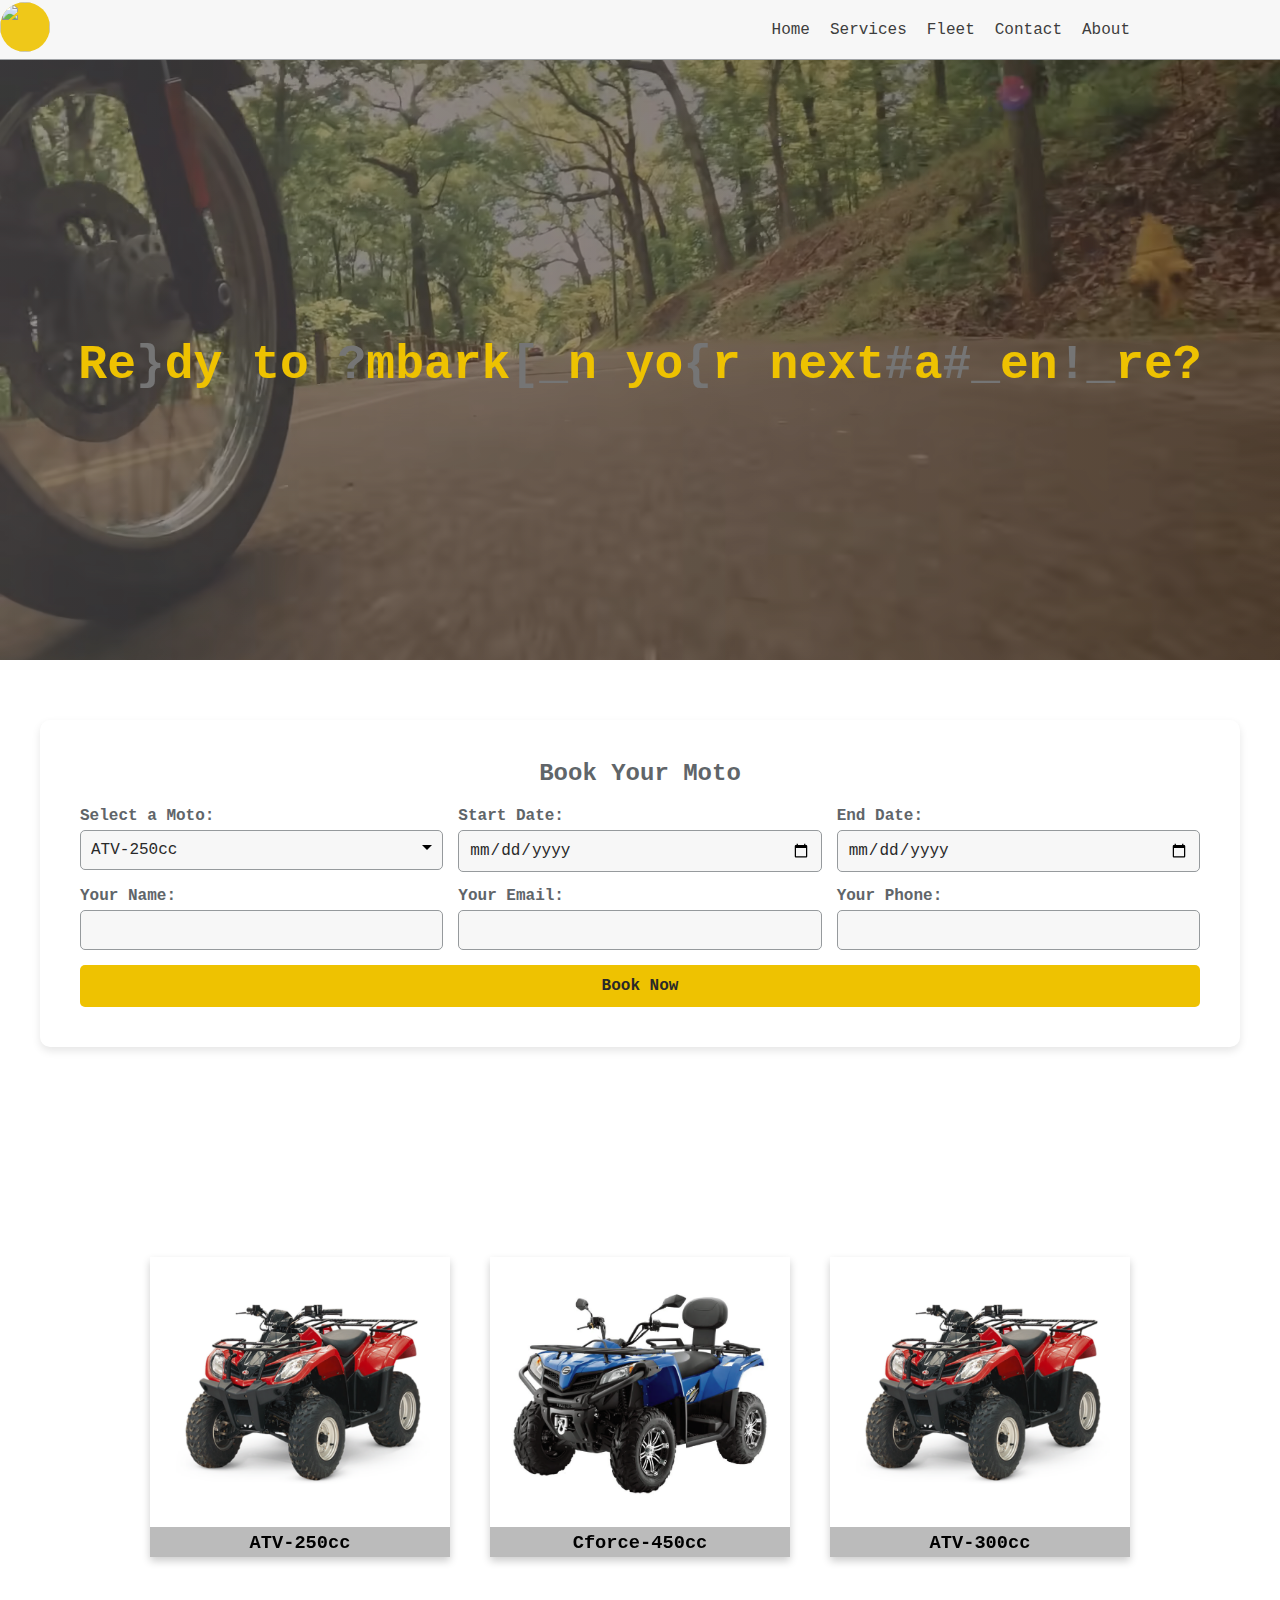
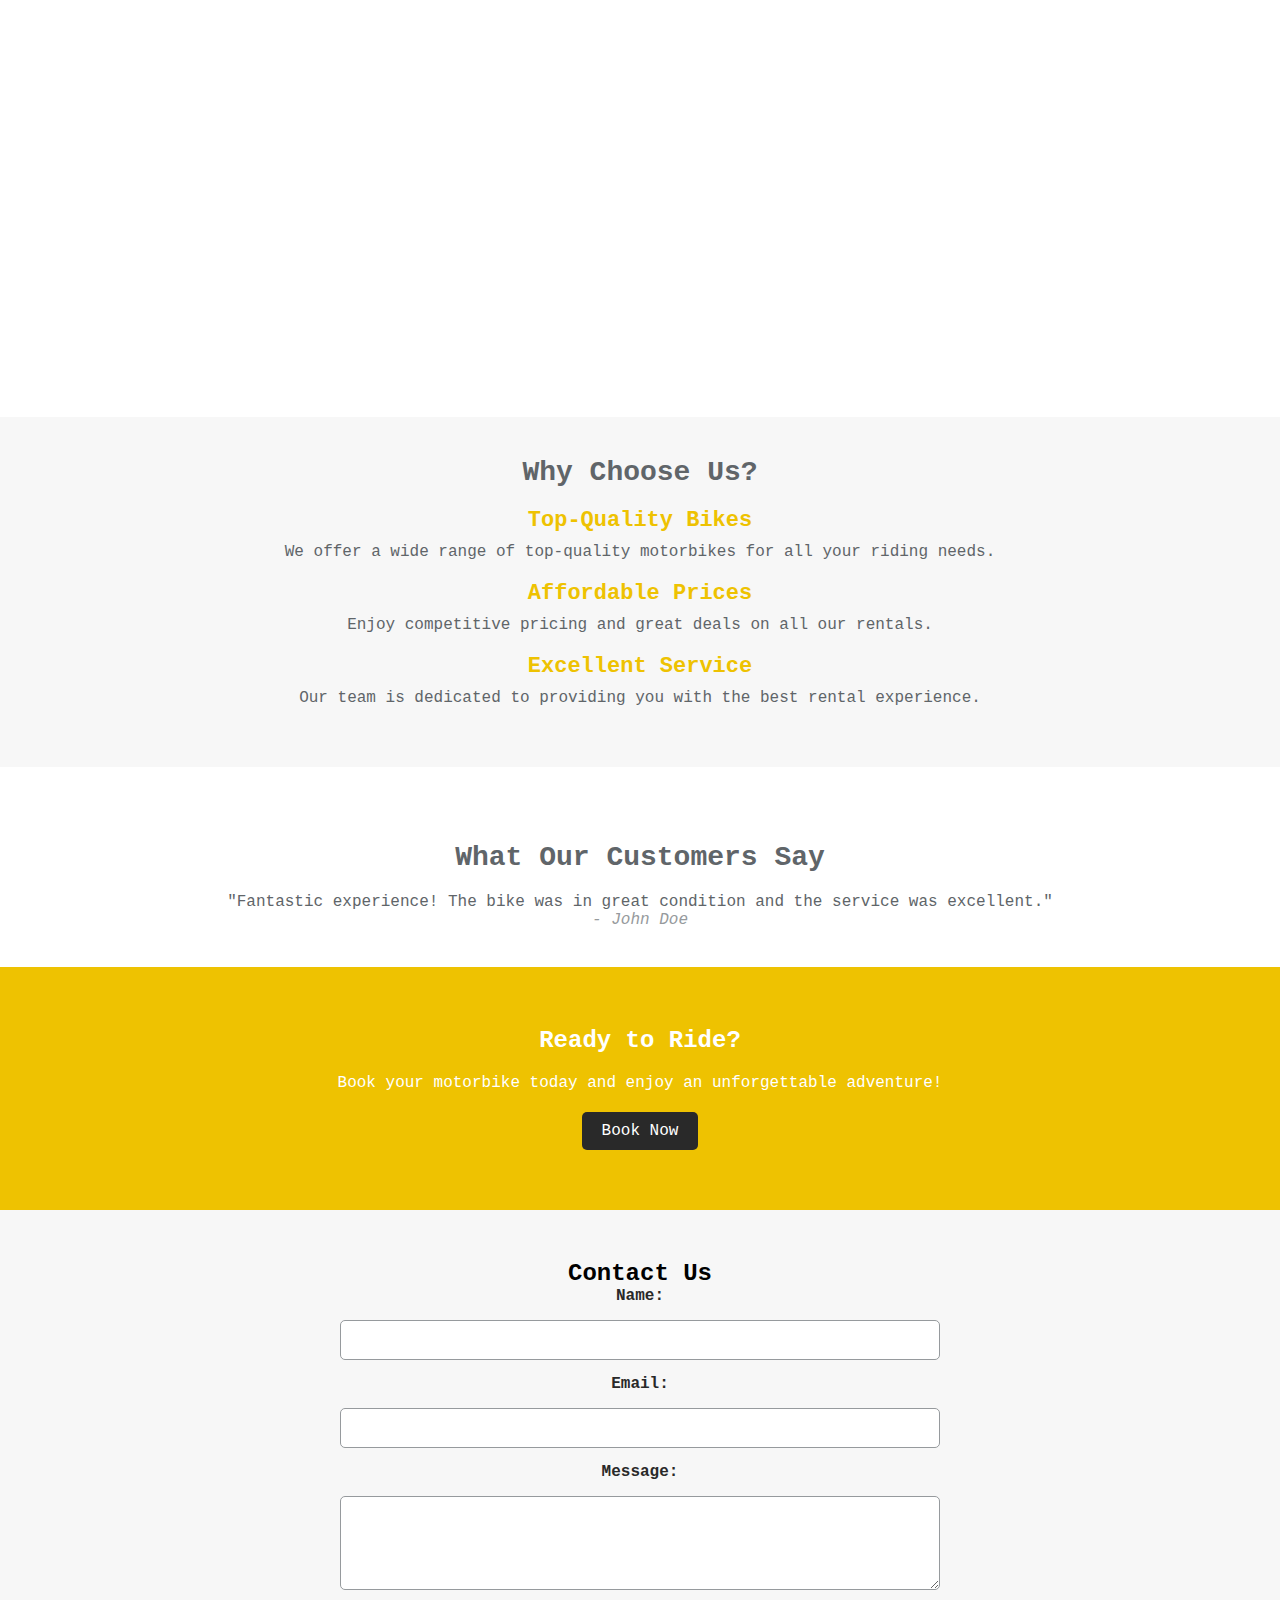
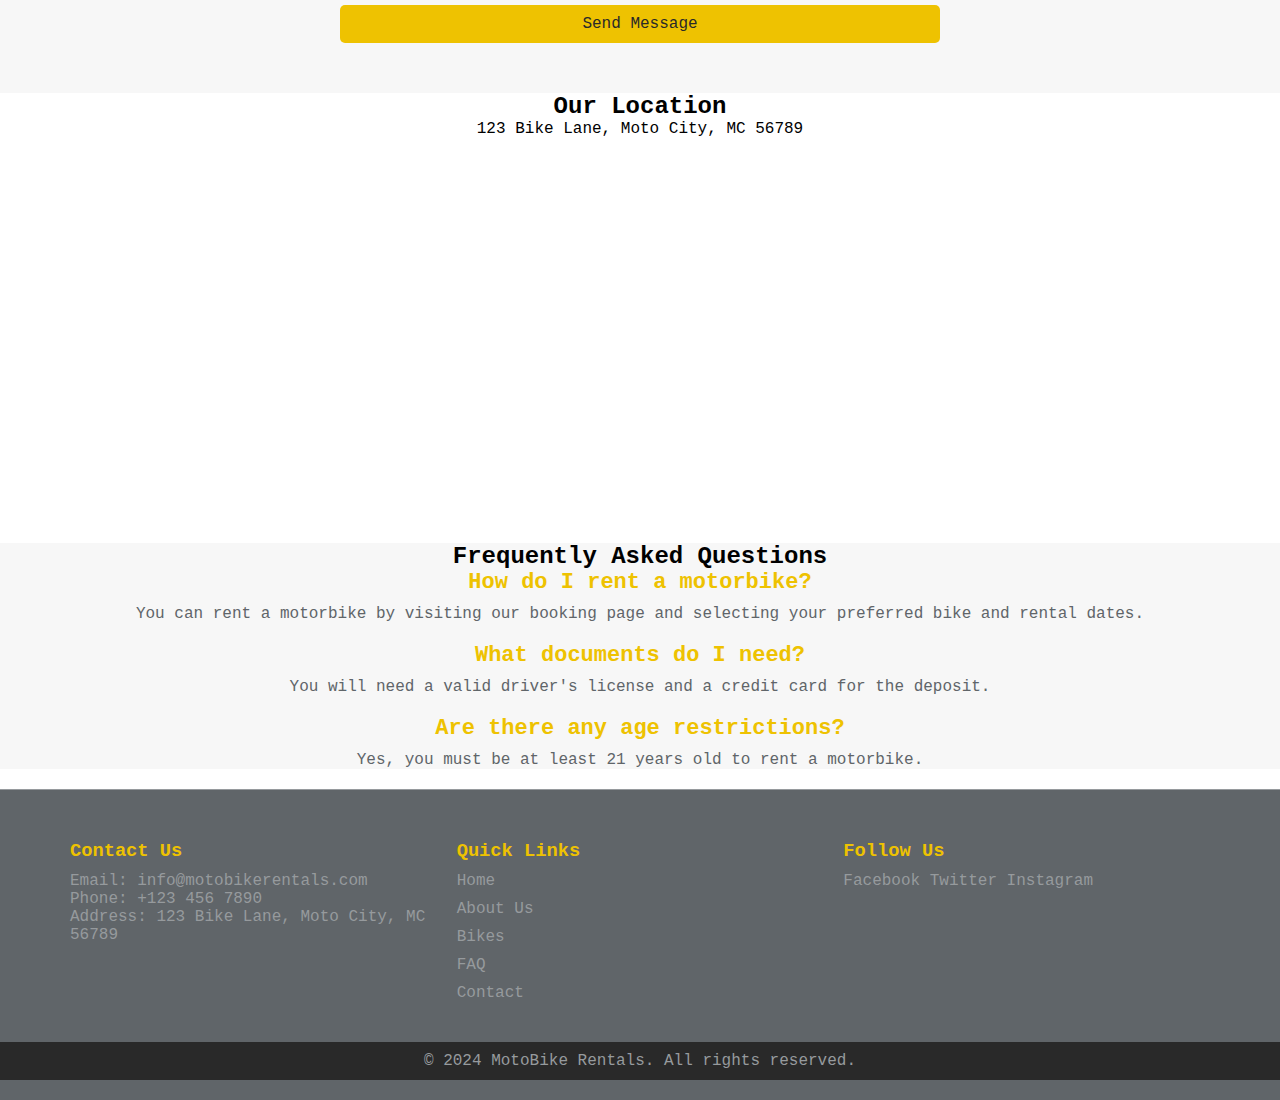
==== index.html @ 8b826ddf "working on sercices page" ====
<!DOCTYPE html>
<html lang="en">
<head>
    <meta charset="UTF-8">
    <meta http-equiv="X-UA-Compatible" content="IE=edge">
    <meta name="viewport" content="width=device-width, initial-scale=1.0">
    <title>Document</title>
    <link rel="stylesheet" href="styles.css">
    <link rel="stylesheet" href="video.css">
    <link rel="stylesheet" href="nav.css">
    <link rel="stylesheet" href="cards.css">
    <link rel="stylesheet" href="footer.css">
    <link rel="stylesheet" href="booking.css">
    <link rel="stylesheet" href="testimonials.css">
    <link rel="stylesheet" href="contact.css">
</head>
<body>
    <custom-header></custom-header>
    
    
    <section class="hero-section">
        <div class="first-section-text">
            <!-- <iframe width="560" height="315" src="https://www.youtube.com/embed/6v4jN3V2j5M?si=XZbJsOadvoJ8a2q8" title="YouTube video player" autoplay="true" frameborder="0" allow="accelerometer; autoplay; clipboard-write; encrypted-media; gyroscope; picture-in-picture; web-share" referrerpolicy="strict-origin-when-cross-origin" allowfullscreen></iframe> -->
            <div class="video-cnt">
                <video src="yamaha.webm" type="video/webm" autoplay muted loop></video>
            </div>
            <h2 id="hook"></h2>
        </div>



        <div class="booking-form-container">
          <h2>Book Your Moto</h2>
          <form class="booking-form">
              <div class="form-group">
                  <label for="moto-select">Select a Moto:</label>
                  <select id="moto-select" name="moto">
                      <option value="ATV-250cc">ATV-250cc</option>
                      <option value="Cforce-450cc">Cforce-450cc</option>
                      <option value="ATV-300cc">ATV-300cc</option>
                      
                  </select>
              </div>
  
              <div class="form-group">
                  <label for="start-date">Start Date:</label>
                  <input type="date" id="start-date" name="start-date" required>
              </div>
  
              <div class="form-group">
                  <label for="end-date">End Date:</label>
                  <input type="date" id="end-date" name="end-date" required>
              </div>
  
              <div class="form-group">
                  <label for="name">Your Name:</label>
                  <input type="text" id="name" name="name" required>
              </div>
  
              <div class="form-group">
                  <label for="email">Your Email:</label>
                  <input type="email" id="email" name="email" required>
              </div>
  
              <div class="form-group">
                  <label for="phone">Your Phone:</label>
                  <input type="tel" id="phone" name="phone" required>
              </div>
  
              <div class="form-group full-width">
                  <button type="submit" class="book-now">Book Now</button>
              </div>
          </form>
      </div>



        <div id="cards-wrapper">
            
          <div class="flip-card">
            <div class="flip-card-inner">
                <div class="flip-card-front">
                    <img src="assets/ATV-250cc.avif" alt="ATV-250cc" style="width:100%;height:90%; object-fit: cover;">
                    <h3>ATV-250cc</h3>
                </div>
                <div class="flip-card-back">
                    <h3>ATV-250cc</h3>
                    <p>The ATV-250cc is perfect for off-road adventures, offering great power and handling.</p>
                    <ul>
                        <li>Engine: 250cc</li>
                        <li>Transmission: Automatic</li>
                        <li>Fuel: Gasoline</li>
                        <li>Top Speed: 70 mph</li>
                    </ul>
                    <p>Price: $50/day</p>
                    <button class="moto-info">See Details</button>
                </div>
            </div>
        </div>
        


        <div class="flip-card">
          <div class="flip-card-inner">
              <div class="flip-card-front">
                  <img src="assets/Cforce-450cc.avif" alt="Cforce-450cc" style="width:100%;height:90%; object-fit: cover;">
                  <h3>Cforce-450cc</h3>
              </div>
              <div class="flip-card-back">
                  <h3>Cforce-450cc</h3>
                  <p>The Cforce-450cc is a versatile ATV, perfect for both recreational and utility purposes.</p>
                  <ul>
                      <li>Engine: 450cc</li>
                      <li>Transmission: Automatic</li>
                      <li>Fuel: Gasoline</li>
                      <li>Top Speed: 60 mph</li>
                  </ul>
                  <p>Price: $60/day</p>
                  <button class="moto-info">See Details</button>
              </div>
          </div>
      </div>
      
      <div class="flip-card">
          <div class="flip-card-inner">
              <div class="flip-card-front">
                  <img src="assets/ATV-300cc.avif" alt="ATV-300cc" style="width:100%;height:90%; object-fit: cover;">
                  <h3>ATV-300cc</h3>
                </div>
              <div class="flip-card-back">
                  <h3>ATV-300cc</h3>
                  <p>The ATV-300cc offers a great balance of power and agility, ideal for off-road fun.</p>
                  <ul>
                      <li>Engine: 300cc</li>
                      <li>Transmission: Manual</li>
                      <li>Fuel: Gasoline</li>
                      <li>Top Speed: 55 mph</li>
                  </ul>
                  <p>Price: $45/day</p>
                  <button class="moto-info">See Details</button>
              </div>
          </div>
      </div>
      
        </div>


        <div id="discover">
            <p id="discoverParagraph" >Discover our diverse selection of top-quality bikes and cars, meticulously maintained to ensure a smooth and enjoyable ride every time. From sporty bikes to luxurious cars, we have something for everyone.</p>
        </div>
    </section>

    <section class="features">
      <h2>Why Choose Us?</h2>
      <div class="feature-item">
          <h3>Top-Quality Bikes</h3>
          <p>We offer a wide range of top-quality motorbikes for all your riding needs.</p>
      </div>
      <div class="feature-item">
          <h3>Affordable Prices</h3>
          <p>Enjoy competitive pricing and great deals on all our rentals.</p>
      </div>
      <div class="feature-item">
          <h3>Excellent Service</h3>
          <p>Our team is dedicated to providing you with the best rental experience.</p>
      </div>
  </section>

  <!-- Customer Testimonials -->
  <section class="testimonials">
    <h2>What Our Customers Say</h2>
    <div class="testimonial-carousel">
        <div class="testimonial-item activate">
            <p>"Fantastic experience! The bike was in great condition and the service was excellent."</p>
            <p>- John Doe</p>
        </div>
        <div class="testimonial-item">
            <p>"Highly recommend! Affordable prices and friendly staff."</p>
            <p>- Jane Smith</p>
        </div>
        <div class="testimonial-item">
            <p>"The best rental experience I've ever had. Will definitely come back!"</p>
            <p>- Alice Johnson</p>
        </div>
        <div class="testimonial-item">
            <p>"Great selection of bikes and excellent customer service."</p>
            <p>- Bob Brown</p>
        </div>
        <div class="testimonial-item">
            <p>"Super easy process and the bike was fantastic!"</p>
            <p>- Carol White</p>
        </div>
    </div>
</section>
<section class="cta">
  <h2>Ready to Ride?</h2>
  <p>Book your motorbike today and enjoy an unforgettable adventure!</p>
  <button onclick="window.location.href='booking.html'">Book Now</button>
</section>

<!-- Contact Form -->
<section class="contact" id="contact">
  <h2>Contact Us</h2>
  <form id="contact-form">
      <label for="name">Name:</label>
      <input type="text" id="name" name="name" required>
      
      <label for="email">Email:</label>
      <input type="email" id="email" name="email" required>
      
      <label for="message">Message:</label>
      <textarea id="message" name="message" rows="4" required></textarea>
      
      <button type="submit">Send Message</button>
  </form>
</section>
<div id="modal" class="modal">
  <div class="modal-content">
      <span class="close-button">&times;</span>
      <h2>Submission Complete</h2>
      <p>✔ Your message has been sent successfully!</p>
  </div>
</div>

<!-- Map and Location -->
<section class="location">
  <h2>Our Location</h2>
  <p>123 Bike Lane, Moto City, MC 56789</p>
  <iframe src="https://www.google.com/maps/embed?pb=!1m18!1m12!1m3!1d3153.019812536711!2d-122.42067978468104!3d37.77492957975921!2m3!1f0!2f0!3f0!3m2!1i1024!2i768!4f13.1!3m3!1m2!1s0x8085808c2b85b91d%3A0x8f2e6fdbd64b9e17!2sMotoBike%20Rentals!5e0!3m2!1sen!2sus!4v1618843207311!5m2!1sen!2sus" width="600" height="450" style="border:0;" allowfullscreen="" loading="lazy"></iframe>
</section>

<!-- FAQ --> 
<section class="faq">
  <h2>Frequently Asked Questions</h2>
  <div class="faq-item">
      <h3>How do I rent a motorbike?</h3>
      <p>You can rent a motorbike by visiting our booking page and selecting your preferred bike and rental dates.</p>
  </div>
  <div class="faq-item">
      <h3>What documents do I need?</h3>
      <p>You will need a valid driver's license and a credit card for the deposit.</p>
  </div>
  <div class="faq-item">
      <h3>Are there any age restrictions?</h3>
      <p>Yes, you must be at least 21 years old to rent a motorbike.</p>
  </div>
</section>




    <custom-footer>
      
    </custom-footer>

    <script src="script.js"></script>
    <script src="scramble.js"></script>
   
</body>
   </html>
---- styles.css ----
:root{
    --black: #292929;
    --dark-gray: #606569;
    --warm-yellow: #eec201;
    --lemon-yellow: #fae12c;
    --light-gray:#969a9d;
}
*{
    margin: 0;
    box-sizing: border-box;
    font-family: 'Courier New', Courier, monospace;
}

body{
    overflow-x: hidden;
}


/*section*/

.hero-section{
    width: 100%;
    margin-top: 60px;
}


  #discover{
    padding: 100px 20px;
    max-width: 600px;
    margin: auto;
    position: relative;
    height: max-content;
  }

  
  #discover p{
    display: inline-flex;
    justify-content: center;
    align-items: center;
    flex-wrap: wrap;
    font-size: 18px;
    opacity: 0;
    transform: translateY(100px);
    transition: opacity 1s ease, transform 1s ease;
  }

  .visible{
    opacity: 1 !important;
    transform: translateY(0) !important;
}
---- video.css ----
:root{
    --black: #292929;
    --dark-gray: #606569;
    --warm-yellow: #eec201;
    --lemon-yellow: #fae12c;
    --light-gray:#969a9d;
}

.hero-section .first-section-text{
  text-align: center;
  font-size: 2rem;
  color: var(--warm-yellow);
  width: 100%;
  position: relative;
}

#hook{
  position: absolute;
  top: 50%;
  width: 100%;
  z-index: 1;
  transform: translateY(-50%);
}


  .dud {
    color: #757575;
    display: inline-block;
  width: 1ch;
  }

  .video-cnt{
    width: 100%;
    position: relative;
  }


  video{
    height: 600px;
    width: 100%;
    object-fit: cover;
    object-position: center;
  }


  .video-cnt::after{
    content: '';
    background:linear-gradient(to right, var(--dark-gray), var(--black)) ;
    opacity: .5;
    z-index: 1;
    position: absolute;
    width: 100%;
    height: 600px;
    left: 0;
  }
---- nav.css ----
:root{
    --black: #292929;
    --dark-gray: #606569;
    --warm-yellow: #eec201;
    --lemon-yellow: #fae12c;
    --light-gray:#969a9d;
    --light-bg: #f7f7f7;
}

#header {
    display: flex;
    justify-content: space-between;
    align-items: center;
    height: 60px;
    position: fixed;
    width: 100%;
    top: 0;
    z-index: 10;
    background: var(--light-bg);
    border-bottom: 1px solid var(--light-gray);
    opacity: .9;
}

#mobile {
    display: none;
}

#header div img {
    background-color: var(--warm-yellow);
    border-radius: 50%;
    width: 50px;
    height: 50px;
}

#nav {
    height: 100%;
    display: flex;
    align-items: center;
    transition: all 0.3s;
}

#nav ul {
    padding-right: 150px;
    list-style: none;
    display: flex;
    transition: all 0.3s;
    gap: 20px;
}

#nav ul li a {
    color: var(--black);
    text-decoration: none;
    transition: all 0.2s;
}

#nav ul li a:hover {
    color: var(--warm-yellow);
}

#mobile,
#mobileInner {
    display: none;
}

#mobileInner,
#mobile {
    border: none;
    padding: 6px 8px;
    color: var(--warm-yellow);
    border-radius: 3px;
    cursor: pointer;
    background: none;
    border: 1px solid var(--warm-yellow);
}

@media (max-width: 765px) {
    #mobile {
        display: inline;
        margin-right: 50px;
    }

    #mobileInner {
        display: inline;
        position: absolute;
        top: 20px;
        right: 50px;
    }

    #nav {
        position: absolute;
        width: 100%;
        left: -100%;
    }

    #nav ul {
        display: flex;
        flex-direction: column;
        align-items: center;
        position: absolute;
        background-color: var(--light-gray);
        width: 100%;
        height: 100vh;
        top: 0;
    }

    #nav ul li {
        display: block;
        transform: translateX(50%);
        padding-top: 20px;
    }

    #nav ul li a {
        color: var(--warm-yellow);
        text-decoration: none;
    }

    #nav ul li a:hover {
        color: var(--black);
    }
}
---- cards.css ----
:root{
    --black: #292929;
    --dark-gray: #606569;
    --warm-yellow: #eec201;
    --lemon-yellow: #fae12c;
    --light-gray:#969a9d;
}

.hero-section  #cards-wrapper{
    width: 100%;
    min-height: 400px;
    padding: 150px 0;
    position: relative;
    display: flex;
    flex-wrap: wrap;
    align-items: center;
    justify-content: center;
    column-gap: 0px;
    opacity: 1;
    transition: all .5s;
}

#cards-wrapper .card{
    width: 250px;
    height: 280px;
    border-radius: 10px;
    position: relative;
    transition: all .3s ;
    --borderWidth:2px;
    background: transparent;
    perspective: 1000px;
    
}
.flip-card {
    background-color: transparent;
    width: 300px;
    height: 300px;
    perspective: 1000px;
    margin: 10px 20px;
  }
  
  .flip-card-inner {
    position: relative;
    width: 100%;
    height: 100%;
    text-align: center;
    transition: transform 0.6s;
    transform-style: preserve-3d;
    box-shadow: 0 4px 8px 0 rgba(0,0,0,0.2);
  }
  
  .flip-card:hover .flip-card-inner {
    transform: rotateY(180deg);
  }
  
  .flip-card-front, .flip-card-back {
    position: absolute;
    width: 100%;
    height: 100%;
    -webkit-backface-visibility: hidden;
    backface-visibility: hidden;
  }
  
  .flip-card-front {
    background-color: #bbb;
    color: black;
  }
  
  .flip-card-back {
    background-color: var(--dark-gray);
    color: var(--warm-yellow);
    transform: rotateY(180deg);
    text-align: left;
    padding: 5px 15px;
    
  }

  .moto-info {
    background-color: var(--warm-yellow);
    border: none;
    color: var(--black);
    padding: 10px 20px;
    text-align: center;
    text-decoration: none;
    display: inline-block;
    font-size: 16px;
    margin: 10px 0;
    cursor: pointer;
    transition: background-color 0.3s;
}

.moto-info:hover {
  background-color: var(--lemon-yellow);
}


#cards-wrapper .card:nth-child(3){
    transform: rotate(10deg);
    top: 30px;
    position: relative;
    z-index: 1;
}


.card img{
    width: 100%;
    height: 100%;
    border: none;
    object-fit: cover;
}


.card-content{
position: absolute;
  bottom: 0;
  height: 100%;
  background: aliceblue;
  width: 100%;
  display: flex;
  flex-direction: column;
  align-items: center;
  flex: 1;
  visibility: hidden;
  transition: all .3s;
  
}



.card-content-animation{
    animation: fadeIn 2s ease-in forwards;
    
}
@keyframes fadeIn {
    from{opacity: 0;}
    to{opacity: 1;}
}


@keyframes animatedgradient {
    0% {
        background-position: 0% 50%;
    }
    50% {
        background-position: 100% 50%;
    }
    100% {
        background-position: 0% 50%;
    }
}

.card:nth-child(1)::before,
.card:nth-child(2)::before,
.card:nth-child(3)::before {
    content: '';
    position: absolute;
    top: calc(-1 * var(--borderWidth));
    left: calc(-1 * var(--borderWidth));
    height: calc(100% + var(--borderWidth) * 2);
    width: calc(100% + var(--borderWidth) * 2);
    background: linear-gradient(60deg, var(--dark-gray), var(--dark-gray), var(--warm-yellow), var(--light-gray), var(--light-gray));
    border-radius: calc(2 * var(--borderWidth));
    z-index: -1;
    animation: animatedgradient 3s ease alternate infinite;
    background-size: 300% 300%;
  }


  @media  (width <= 765px){

#cards-wrapper .card:nth-child(1),
#cards-wrapper .card:nth-child(2),
#cards-wrapper .card:nth-child(3){
    transform: rotate(0deg);
    top: 0px;
}   

#cards-wrapper .card{
    margin: 20px 0;

}

.flip-card{
  width: 250px;
}

.flip-card-back{
  padding: 10px 20px;
  font-size: 14px;
}

  }
---- footer.css ----
:root {
    --black: #292929;
    --dark-gray: #606569;
    --warm-yellow: #eec201;
    --lemon-yellow: #fae12c;
    --light-gray: #969a9d;
}


/* Footer Styles */
footer {
    background-color: var(--dark-gray);
    padding: 20px 0;
    color: var(--light-gray);
    border-top: 1px solid var(--light-gray);
}

.footer-container {
    display: flex;
    flex-wrap: wrap;
    justify-content: space-around;
    max-width: 1200px;
    margin: 0 auto;
    padding: 20px;
}

.footer-section {
    flex: 1;
    margin: 10px;
    min-width: 200px; /* Ensures each section has a minimum width */
}

.footer-section h3 {
    color: var(--warm-yellow);
    margin-bottom: 10px;
}

.footer-section p,
.footer-section ul,
.footer-section a {
    color: var(--light-gray);
    text-decoration: none;
}

.footer-section ul {
    list-style-type: none;
    padding: 0;
}

.footer-section ul li {
    margin-bottom: 10px;
}

.footer-section a:hover {
    color: var(--lemon-yellow);
}

.footer-bottom {
    text-align: center;
    padding: 10px;
    background-color: var(--black);
    color: var(--light-gray);
}

/* Responsive Styles */
@media (max-width: 768px) {
    .footer-container {
        flex-direction: column;
        align-items: left;
    }

    .footer-section {
        margin: 20px 0;
    }

    .footer-bottom {
        padding: 20px;
    }
}
---- booking.css ----
:root {
    --black: #292929;
    --dark-gray: #606569;
    --warm-yellow: #eec201;
    --lemon-yellow: #fae12c;
    --light-gray: #969a9d;
    --white: #ffffff;
    --light-bg: #f7f7f7;
}




.booking-form-container {
    background-color: var(--white);
    color: var(--black);
    max-width: 1200px;
    margin: 50px auto;
    padding: 40px;
    border-radius: 10px;
    box-shadow: 0 4px 8px 0 rgba(0,0,0,0.1);
    text-align: center;
}

.booking-form-container h2 {
    color: var(--dark-gray);
    margin-bottom: 20px;
    font-size: 24px;
}

.booking-form {
    display: grid;
    grid-template-columns: repeat(3, 1fr);
    gap: 15px;
}

.form-group {
    display: flex;
    flex-direction: column;
    text-align: left;
}

.form-group.full-width {
    grid-column: span 3;
}

.booking-form label {
    margin-bottom: 5px;
    font-weight: bold;
    color: var(--dark-gray);
}

.booking-form input,
.booking-form select {
    padding: 10px;
    border: 1px solid var(--light-gray);
    border-radius: 5px;
    background-color: var(--light-bg);
    color: var(--black);
    font-size: 16px;
    -webkit-appearance: none;
    -moz-appearance: none;
    appearance: none;
    
    background-repeat: no-repeat;
    background-position: right 10px top 50%;
    background-size: 10px;
}

.booking-form select{
    background-image: url('data:image/svg+xml;charset=US-ASCII,<svg xmlns="http://www.w3.org/2000/svg" width="20" height="20" fill="black"><polygon points="0,0 20,0 10,10"/></svg>');
}



.booking-form input[type="date"] {
    color: var(--black);
}

.booking-form button {
    background-color: var(--warm-yellow);
    border: none;
    color: var(--black);
    padding: 12px;
    text-align: center;
    text-decoration: none;
    display: inline-block;
    font-size: 16px;
    cursor: pointer;
    transition: background-color 0.3s, transform 0.3s;
    border-radius: 5px;
    font-weight: bold;
    width: 100%;
}

.booking-form button:hover {
    background-color: var(--lemon-yellow);
    transform: translateY(-2px);
}

.booking-form input:focus,
.booking-form select:focus {
    outline: none;
    border-color: var(--warm-yellow);
}

@media (max-width: 768px) {
    .booking-form {
        grid-template-columns: repeat(2, 1fr);
    }

    .form-group.full-width {
        grid-column: span 2;
    }
}

@media (max-width: 480px) {
    .booking-form {
        grid-template-columns: 1fr;
    }

    .form-group.full-width {
        grid-column: span 1;
    }
}
---- testimonials.css ----
:root {
    --black: #292929;
    --dark-gray: #606569;
    --warm-yellow: #eec201;
    --lemon-yellow: #fae12c;
    --light-gray: #969a9d;
    --white: #ffffff;
    --light-bg: #f7f7f7;
}

.features {
    background-color: var(--light-bg);
    padding: 40px 20px;
    text-align: center;
}

.features h2 {
    font-size: 28px;
    color: var(--dark-gray);
    margin-bottom: 20px;
}

.feature-item {
    margin-bottom: 20px;
}

.feature-item h3 {
    font-size: 22px;
    color: var(--warm-yellow);
    margin-bottom: 10px;
}

.feature-item p {
    font-size: 16px;
    color: var(--dark-gray);
}

/* Customer Testimonials Section */
.testimonials {
    background-color: var(--white);
    padding: 80px 20px;
    text-align: center;
    height: 200px;
    display: flex;
    flex-direction: column;
    justify-content: center;

}

.testimonials h2 {
    font-size: 28px;
    color: var(--dark-gray);
    margin-bottom: 20px;
}

.testimonial-carousel {
    position: relative;
    width: 100%;
}

.testimonial-item {
    display: none;
    opacity: 0;
    transition: all .5s;
    position: absolute;
    width: 100%;
    top: 0;
    left: 0;
}

.testimonial-item.activate {
    display: block !important;
    opacity: 1 !important;
}

.testimonial-item p {
    font-size: 16px;
    color: var(--dark-gray);
}

.testimonial-item p:last-child {
    font-style: italic;
    color: var(--light-gray);
}

/* Responsive Styles */
@media (max-width: 768px) {
    .features, .testimonials {
        padding: 30px 15px;
    }
}

@media (max-width: 480px) {
    .features, .testimonials {
        padding: 20px 10px;
    }
}




/* Call to Action Section */
.cta {
    background-color: var(--warm-yellow);
    text-align: center;
    padding: 60px 20px;
}

.cta h2 {
    color: var(--white);
}

.cta p {
    color: var(--white);
    margin: 20px 0;
}

.cta button {
    background-color: var(--black);
    color: var(--white);
    padding: 10px 20px;
    border: none;
    border-radius: 5px;
    cursor: pointer;
    font-size: 16px;
}

.cta button:hover {
    background-color: var(--dark-gray);
}



/* FAQ Section */
.faq {
    background-color: var(--light-bg);
    text-align: center;
}

.faq-item {
    margin-bottom: 20px;
}

.faq-item h3 {
    font-size: 22px;
    color: var(--warm-yellow);
    margin-bottom: 10px;
}

.faq-item p {
    font-size: 16px;
    color: var(--dark-gray);
}


/* Responsive Styles */
@media (max-width: 768px) {
    .features, .testimonials, .cta, .contact, .location, .faq {
        padding: 30px 15px;
    }
}



.hero {
    background-image: url('assets/hero-bg.jpg');
    background-size: cover;
    background-position: center;
    padding: 100px 20px;
    color: var(--white);
    text-align: center;
}

.hero-content h1 {
    font-size: 36px;
    margin-bottom: 10px;
}

.hero-content p {
    font-size: 18px;
}

/* Services Section */
.services {
    text-align: center;
    padding: 40px 20px;
    background-color: var(--light-bg);
    margin-top: 60px;
}

.services h2 {
    font-size: 28px;
    color: var(--dark-gray);
    margin-bottom: 40px;
}

.services-grid {
    display: grid;
    grid-template-columns: repeat(auto-fit, minmax(250px, 1fr));
    gap: 20px;
}

.service-item {
    background-color: var(--white);
    border-radius: 10px;
    overflow: hidden;
    box-shadow: 0 4px 8px rgba(0, 0, 0, 0.1);
    padding: 20px 0;
    transition: transform 0.3s ease, box-shadow 0.3s ease;
}

.service-item:hover {
    transform: translateY(-10px);
    box-shadow: 0 8px 16px rgba(0, 0, 0, 0.2);
}

.service-item img {

    object-fit: cover;
}

.service-info {
    padding: 20px;
}

.service-info h3 {
    font-size: 20px;
    color: var(--warm-yellow);
    margin-bottom: 10px;
}

.service-info p {
    font-size: 16px;
    color: var(--dark-gray);
}
---- contact.css ----
:root {
    --black: #292929;
    --dark-gray: #606569;
    --warm-yellow: #eec201;
    --lemon-yellow: #fae12c;
    --light-gray: #969a9d;
    --white: #ffffff;
    --light-bg: #f7f7f7;
}



.contact {
    background-color: var(--light-bg);
    text-align: center;
    padding: 50px 0;
}

.contact form {
    max-width: 600px;
    margin: 0 auto;
    display: flex;
    flex-direction: column;
    gap: 15px;
}

.contact label {
    font-weight: bold;
    color: var(--black);
}

.contact input,
.contact textarea {
    padding: 10px;
    border: 1px solid var(--light-gray);
    border-radius: 5px;
    background-color: var(--white);
    color: var(--black);
    font-size: 16px;
}

.contact button {
    background-color: var(--warm-yellow);
    color: var(--black);
    padding: 10px 20px;
    border: none;
    border-radius: 5px;
    cursor: pointer;
    font-size: 16px;
}

.contact button:hover {
    background-color: var(--lemon-yellow);
}

.modal {
    display: none; 
    position: fixed;
    z-index: 1000; 
    left: 0;
    top: 0;
    width: 100%; 
    height: 100%; 
    overflow: auto; 
    background-color: rgb(0,0,0); 
    background-color: rgba(0,0,0,0.4); 
    padding-top: 60px;
}

.modal-content {
    background-color: var(--white);
    margin: 5% auto; 
    padding: 20px;
    border: 1px solid var(--light-gray);
    width: 80%; 
    max-width: 600px;
    text-align: center;
    border-radius: 10px;
}

.close-button {
    color: var(--black);
    float: right;
    font-size: 28px;
    font-weight: bold;
}

.close-button:hover,
.close-button:focus {
    color: var(--dark-gray);
    text-decoration: none;
    cursor: pointer;
}



/* Map and Location Section */
.location {
    background-color: var(--white);
    text-align: center;
}

.location iframe {
    width: 100%;
    max-width: 600px;
    height: 400px;
    border: 0;
}
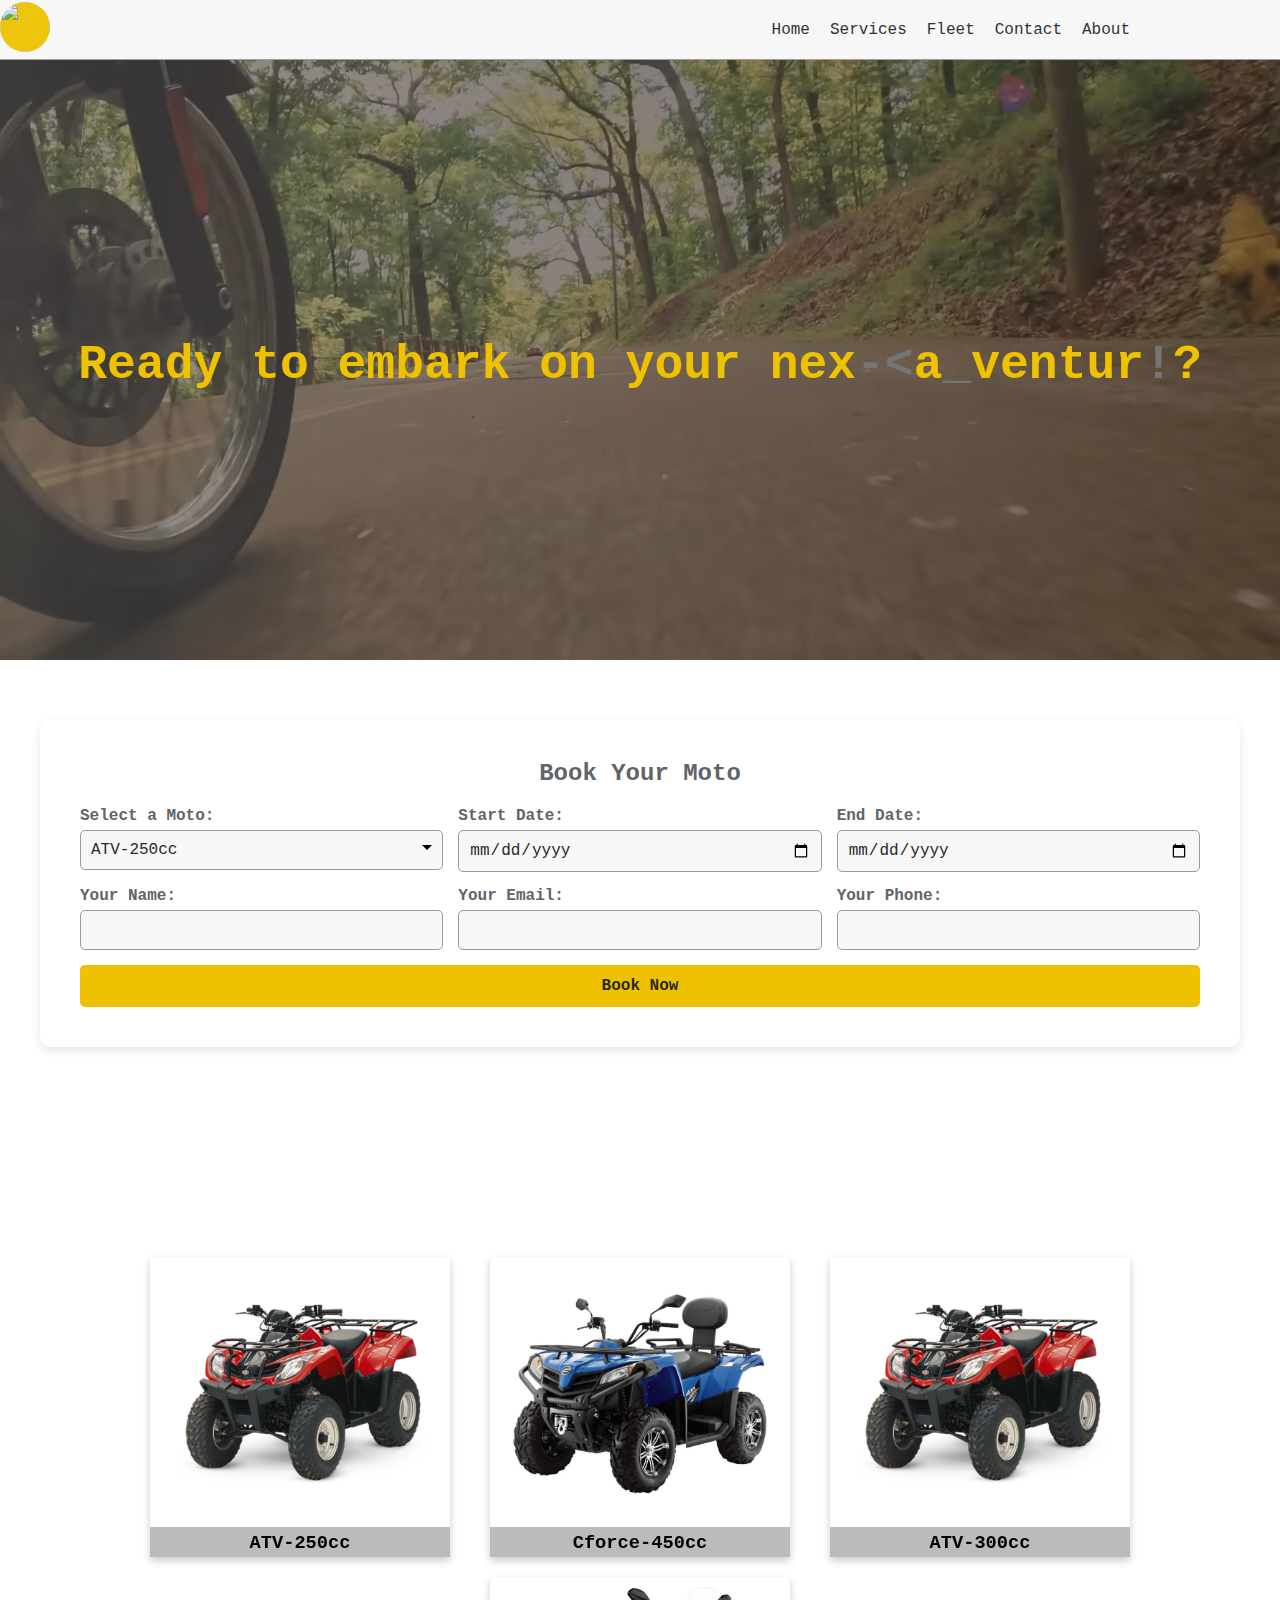
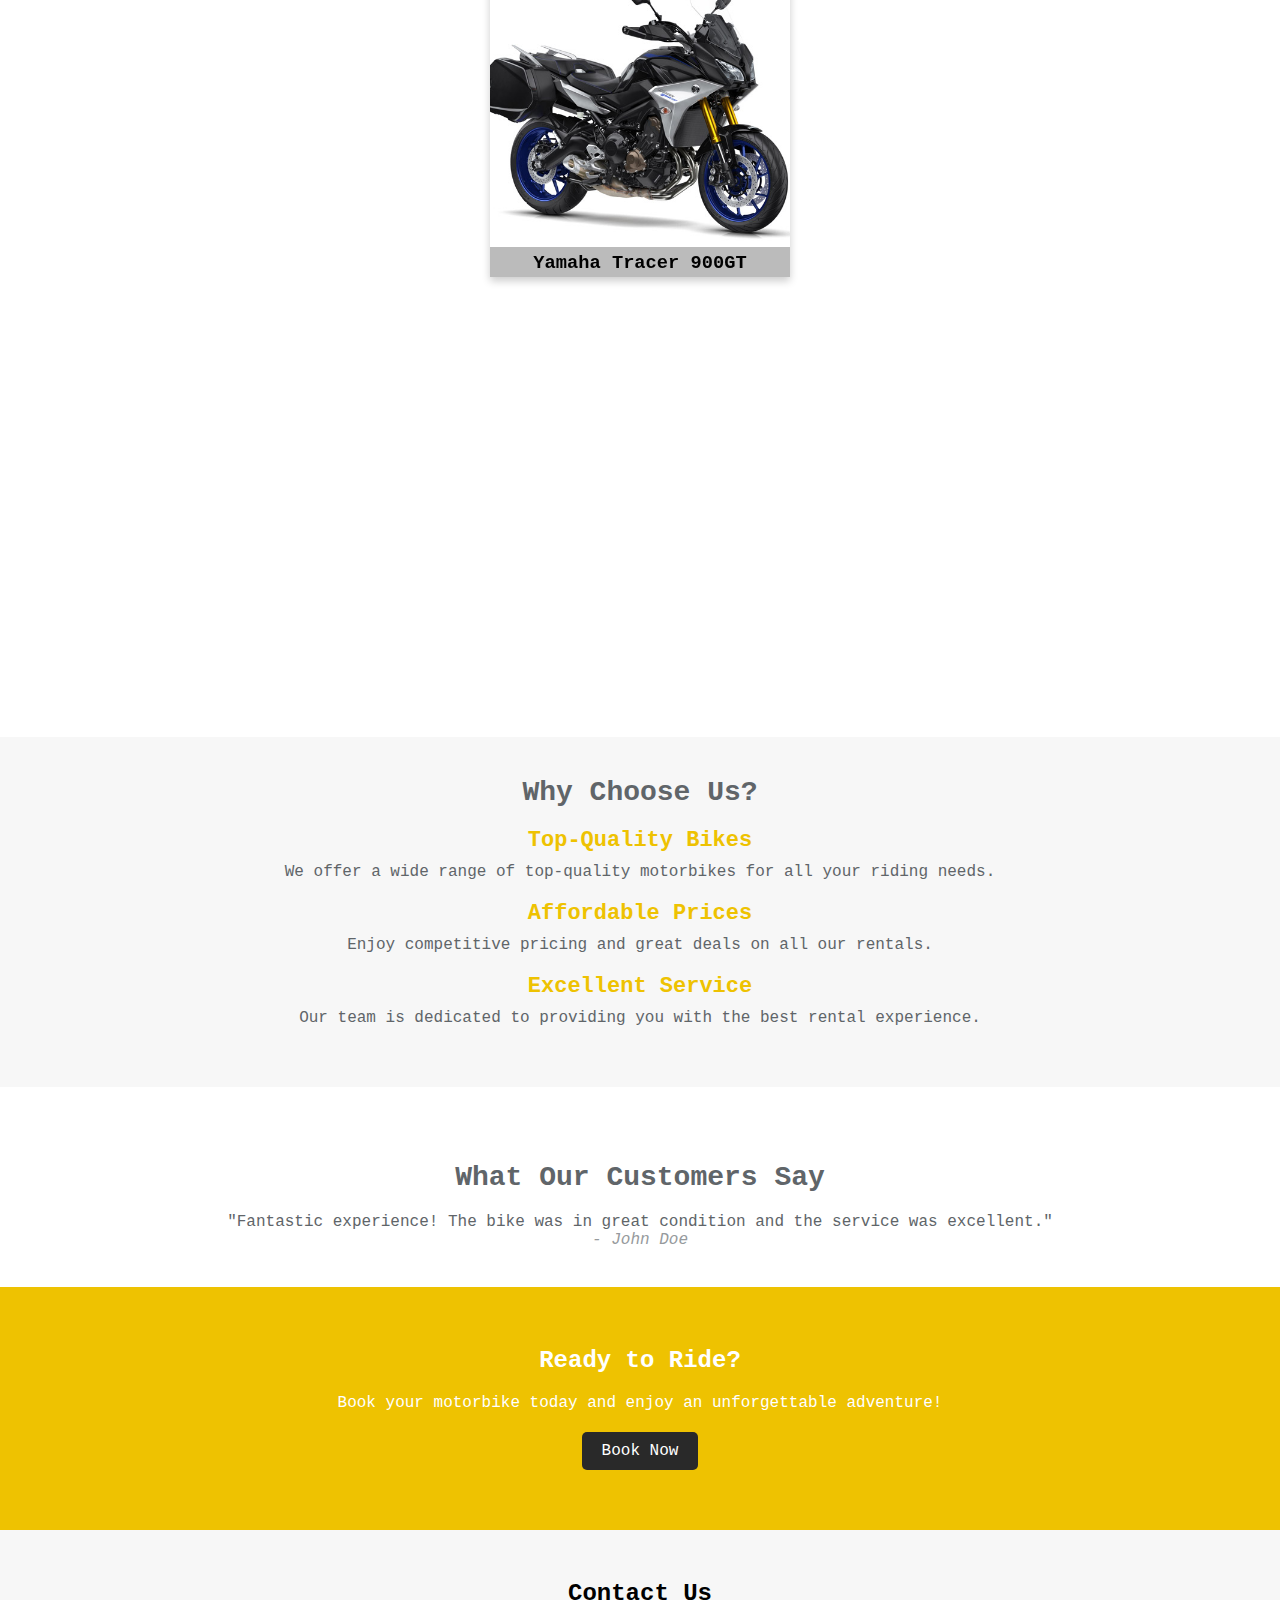
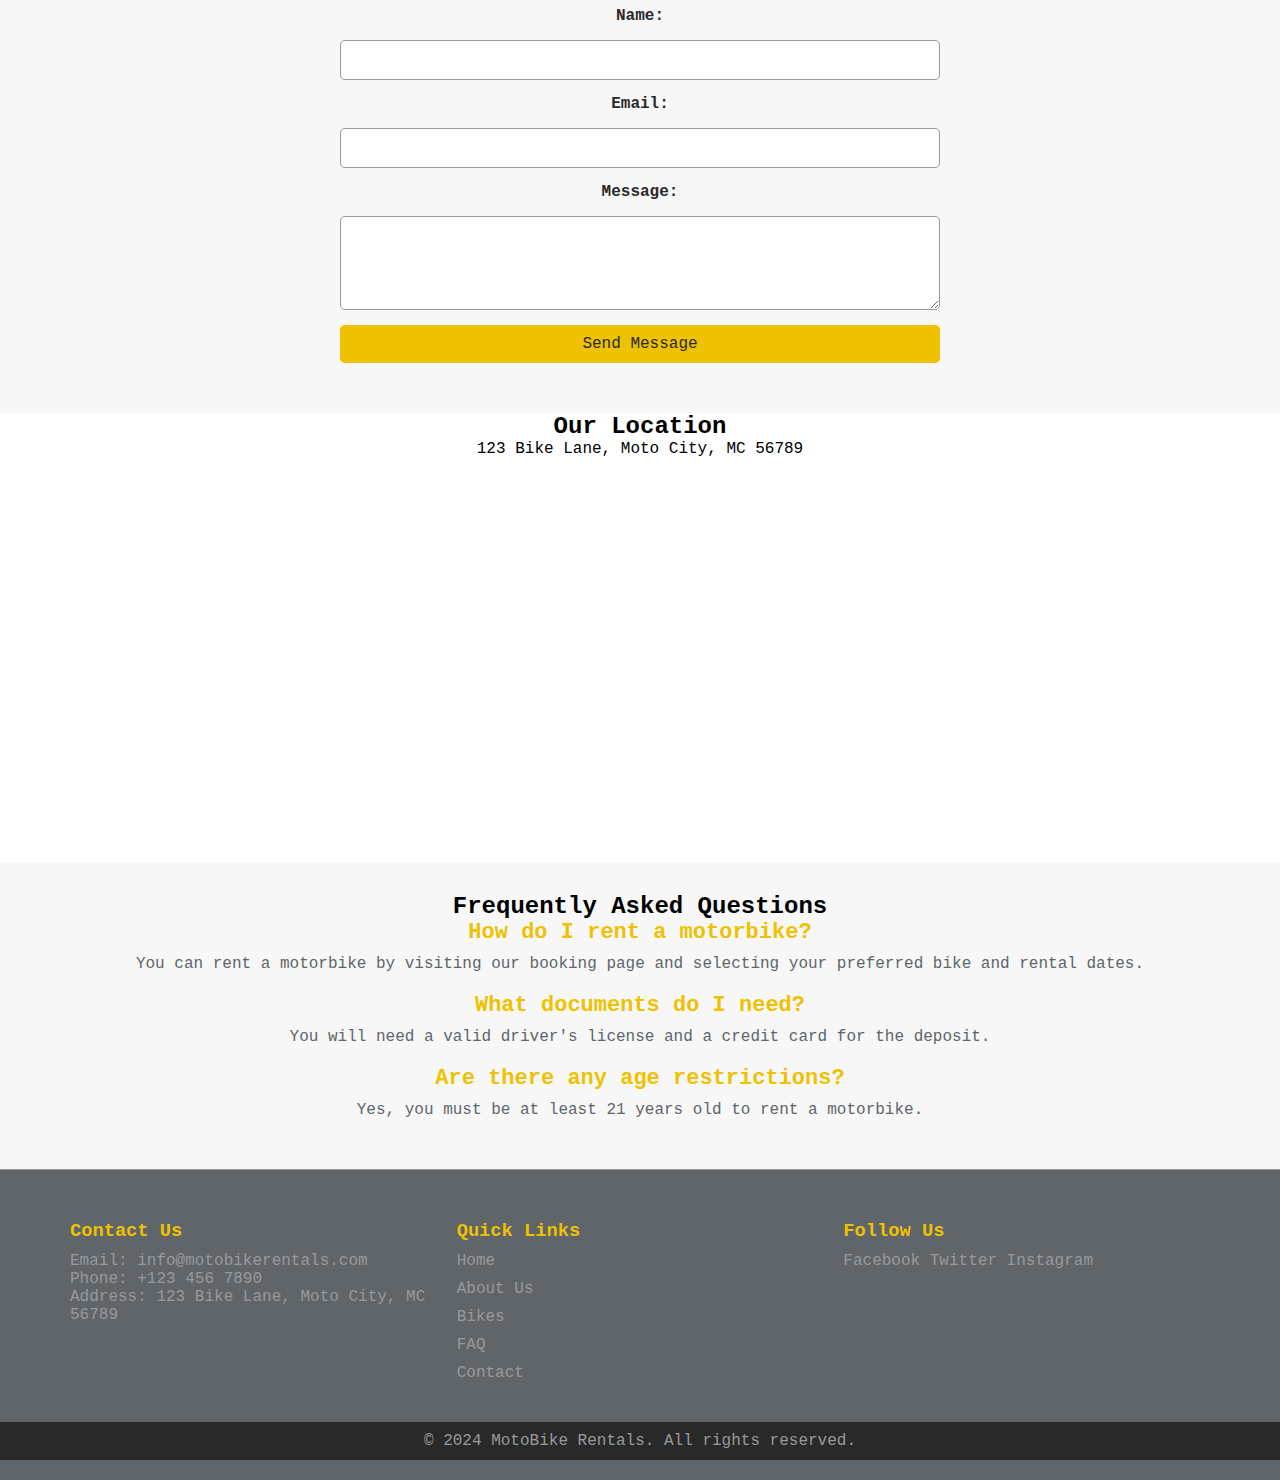
==== commit 838fcd10: "working on sercices page" ====
--- a/index.html
+++ b/index.html
@@ -4,7 +4,7 @@
     <meta charset="UTF-8">
     <meta http-equiv="X-UA-Compatible" content="IE=edge">
     <meta name="viewport" content="width=device-width, initial-scale=1.0">
-    <title>Document</title>
+    <title>Rentit</title>
     <link rel="stylesheet" href="styles.css">
     <link rel="stylesheet" href="video.css">
     <link rel="stylesheet" href="nav.css">
@@ -16,7 +16,22 @@
 </head>
 <body>
     <custom-header></custom-header>
-    
+    <!-- <header>
+        <div id="header">
+            <div id="headerInner"><h3 id="company">Rentit</h3>
+            <nav id="nav">
+                <ul id="navlinks">
+                    <li><a href="/Rental">Home</a> </li>
+                    <li><a href="Sercives.html">Services</a> </li>
+                    <li><a href="Fleet.html">Fleet</a></li>
+                    <li><a href="#contact">Contact</a></li>
+                    <li><a href="About.html">About</a></li>
+                    <button id="mobileInner">X</button>
+                </ul>
+            </nav>
+            <button id="mobile">Menu</button>
+        </div>
+    </header> -->
     
     <section class="hero-section">
         <div class="first-section-text">
@@ -141,6 +156,27 @@
               </div>
           </div>
       </div>
+
+      <div class="flip-card">
+        <div class="flip-card-inner">
+            <div class="flip-card-front">
+                <img src="assets/Yamaha_tracer_900GT-1-300x225.avif" alt="ATV-300cc" style="width:100%;height:90%; object-fit: cover;">
+                <h3>Yamaha Tracer 900GT</h3>
+              </div>
+            <div class="flip-card-back">
+                <h3>ATV-300cc</h3>
+                <p>The Yamaha Tracer GT offers a thrilling ride with advanced technology and a comfortable touring experience.</p>
+                <ul>
+                    <li>Engine: 847cc</li>
+                    <li>Transmission: 6-speed Manual</li>
+                    <li>Fuel: Gasoline</li>
+                    <li>Top Speed: 136 mph</li>
+                </ul>
+                <p class="price">Price: $90/day</p>
+                <button class="moto-info">See Details</button>
+            </div>
+        </div>
+    </div>
       
         </div>
 
--- a/styles.css
+++ b/styles.css
@@ -8,7 +8,7 @@
 *{
     margin: 0;
     box-sizing: border-box;
-    font-family: 'Courier New', Courier, monospace;
+    font-family: 'Open Sans','sans-serif','Courier New', Courier, monospace;
 }
 
 body{
--- a/nav.css
+++ b/nav.css
@@ -18,8 +18,22 @@
     z-index: 10;
     background: var(--light-bg);
     border-bottom: 1px solid var(--light-gray);
-    opacity: .9;
+    opacity: .95;
 }
+#headerInner{
+    height: 60px;
+    display: contents;
+    display: flex;
+    align-items: center;
+    justify-content: space-between;
+    width: 100%;
+}
+
+#company{
+    padding-left: 20px;
+    font-size: 24px;
+}
+
 
 #mobile {
     display: none;
--- a/testimonials.css
+++ b/testimonials.css
@@ -135,6 +135,7 @@
 .faq {
     background-color: var(--light-bg);
     text-align: center;
+    padding: 30px 0;
 }
 
 .faq-item {
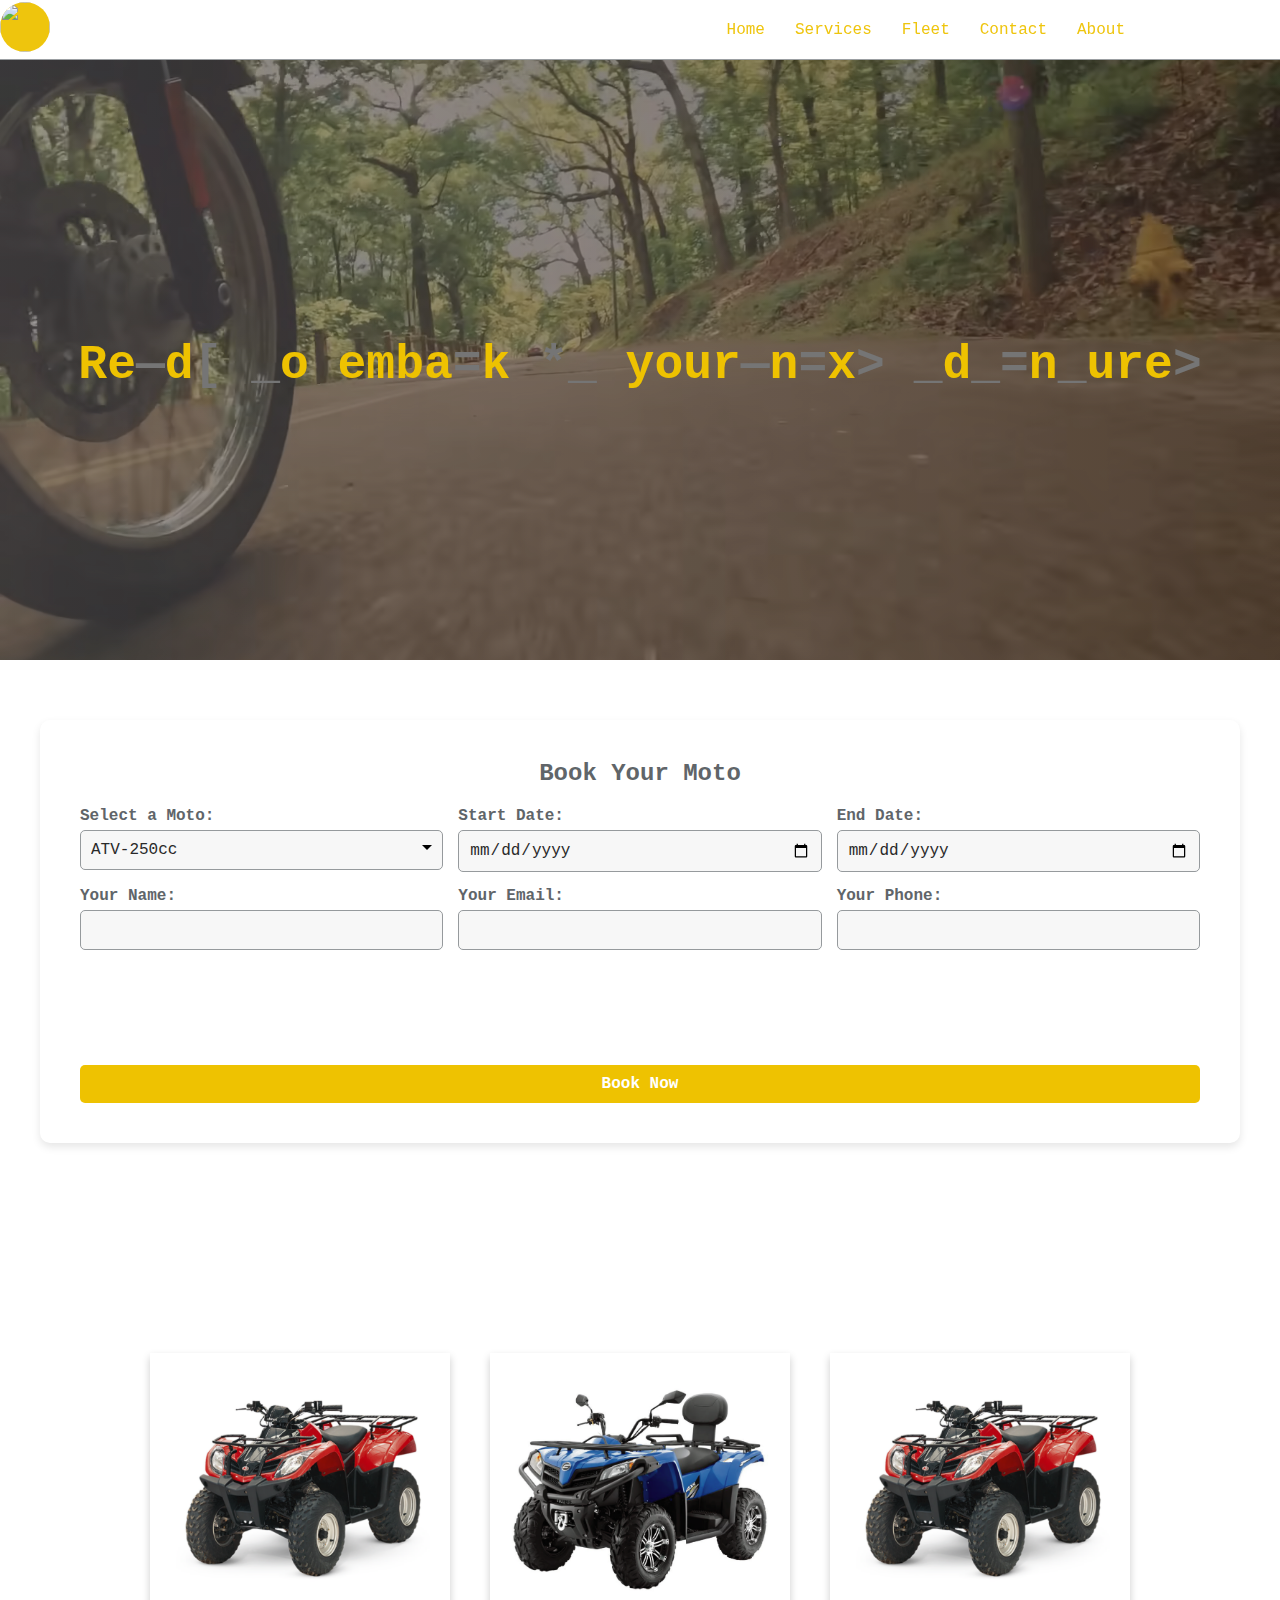
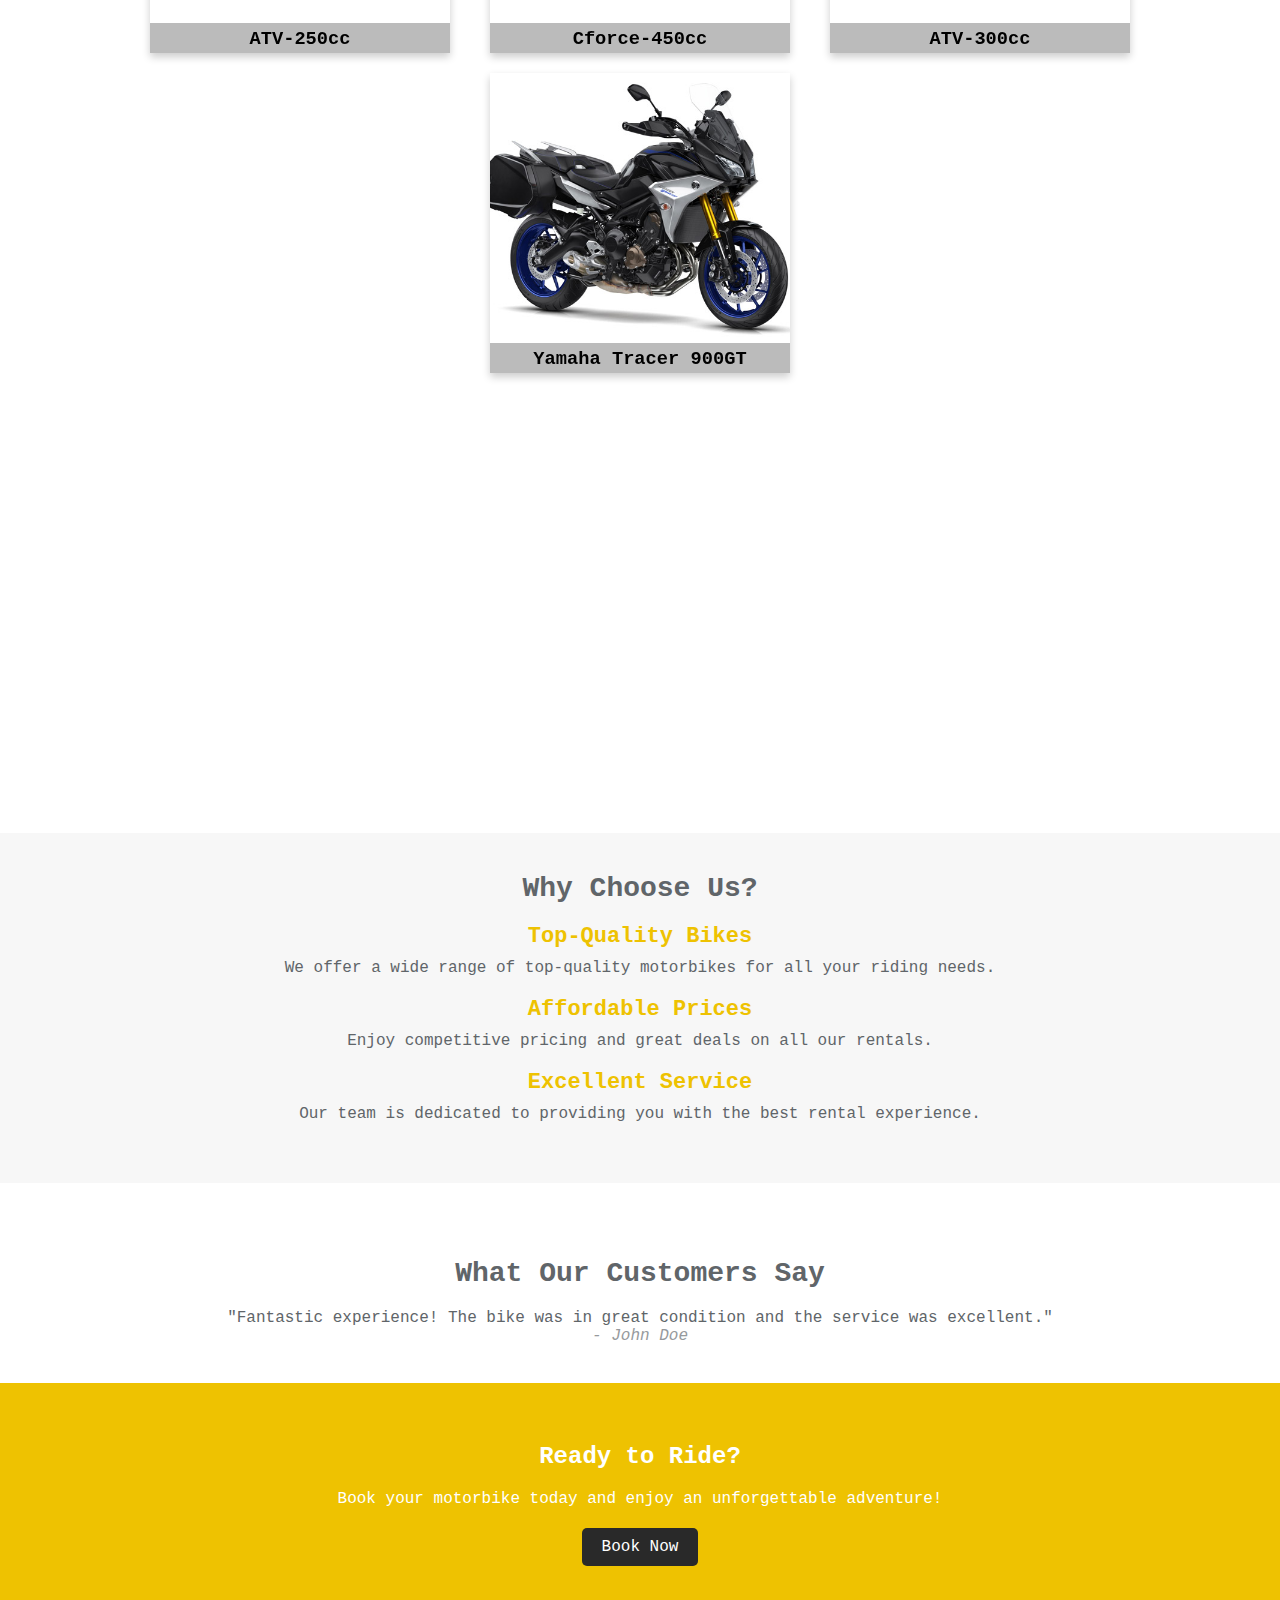
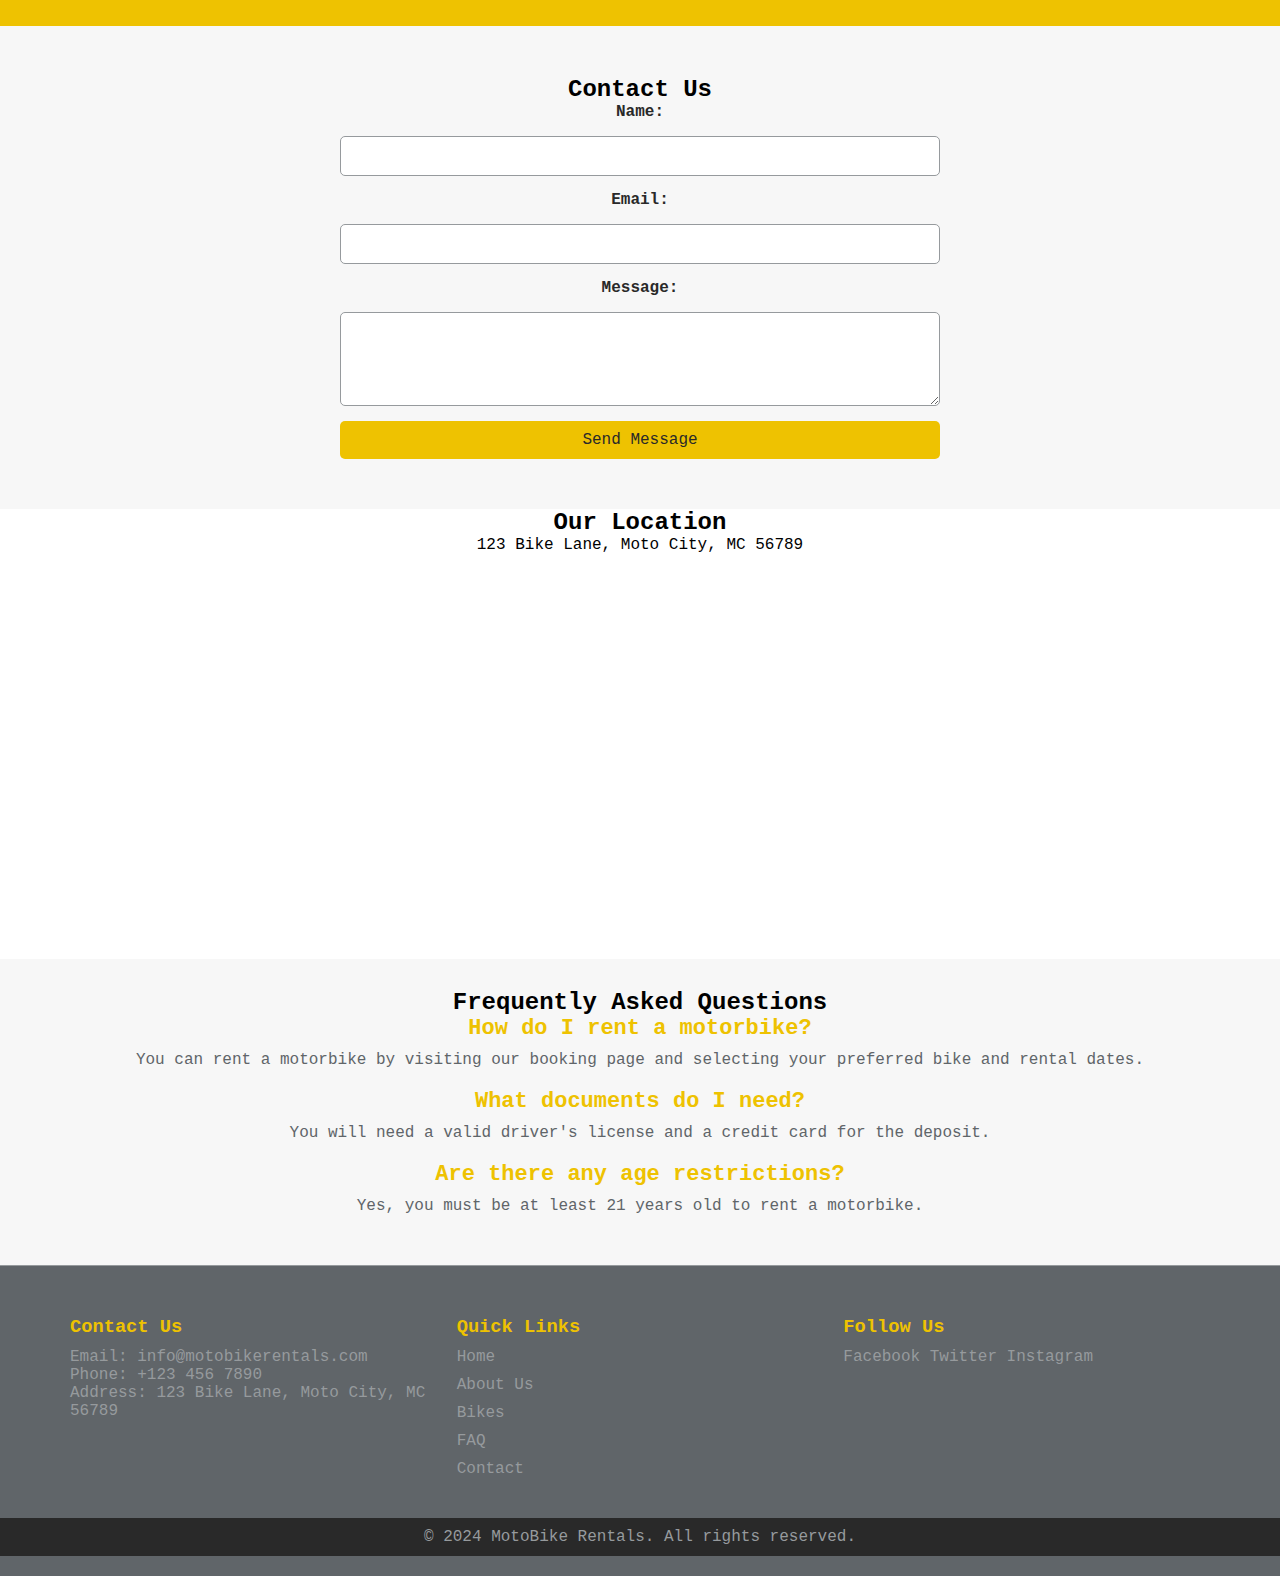
==== commit 723dfa41: "Having Problem with navlinks" ====
--- a/index.html
+++ b/index.html
@@ -83,7 +83,7 @@
               </div>
   
               <div class="form-group full-width">
-                  <button type="submit" class="book-now">Book Now</button>
+                  <button type="submit" class="book-now" id="openBookModal">Book Now</button>
               </div>
           </form>
       </div>
@@ -186,6 +186,8 @@
         </div>
     </section>
 
+    
+
     <section class="features">
       <h2>Why Choose Us?</h2>
       <div class="feature-item">
@@ -250,13 +252,13 @@
       <button type="submit">Send Message</button>
   </form>
 </section>
-<div id="modal" class="modal">
+<!-- <div id="modal" class="modal">
   <div class="modal-content">
       <span class="close-button">&times;</span>
       <h2>Submission Complete</h2>
       <p>✔ Your message has been sent successfully!</p>
   </div>
-</div>
+</div> -->
 
 <!-- Map and Location -->
 <section class="location">
@@ -281,6 +283,18 @@
       <p>Yes, you must be at least 21 years old to rent a motorbike.</p>
   </div>
 </section>
+<div id="bookModal" class="custom-modal">
+    <div class="custom-modal-content">
+        <span class="custom-close-button">&times;</span>
+        <h2>Booking Confirmed</h2>
+        <div class="custom-animation-container">
+            <div class="custom-circle">
+                <div class="custom-checkmark"></div>
+            </div>
+        </div>
+        <p>Your booking has been successfully completed!</p>
+    </div>
+</div>
 
 
 
--- a/styles.css
+++ b/styles.css
@@ -48,3 +48,131 @@
     opacity: 1 !important;
     transform: translateY(0) !important;
 }
+
+
+
+.transparent{
+  background: transparent !important;
+  backdrop-filter: blur(6px);
+}
+
+/* .nonTransparent{
+  background: ;
+} */
+
+
+
+.custom-modal {
+  display: none;
+  position: fixed;
+  z-index: 1000;
+  left: 0;
+  top: 0;
+  width: 100%;
+  height: 100%;
+  overflow: auto;
+  background-color: rgba(0, 0, 0, 0.4);
+}
+
+.custom-modal-content {
+  background-color: var(--white);
+  margin: 15% auto;
+  padding: 20px;
+  border: 1px solid var(--light-gray);
+  width: 80%;
+  max-width: 400px;
+  border-radius: 10px;
+  text-align: center;
+  animation: custom-modalopen 0.5s;
+}
+
+@keyframes custom-modalopen {
+  from {opacity: 0; transform: translateY(-50px);}
+  to {opacity: 1; transform: translateY(0);}
+}
+
+.custom-close-button {
+  color: var(--black);
+  float: right;
+  font-size: 28px;
+  font-weight: bold;
+}
+
+.custom-close-button:hover,
+.custom-close-button:focus {
+  color: var(--dark-gray);
+  text-decoration: none;
+  cursor: pointer;
+}
+
+.custom-animation-container {
+  margin-top: 20px;
+}
+
+.custom-circle {
+  width: 50px;
+  height: 50px;
+  border: 3px solid var(--warm-yellow);
+  border-radius: 50%;
+  margin: 0 auto;
+  position: relative;
+  animation: custom-rotateCircle 1s forwards;
+}
+
+@keyframes custom-rotateCircle {
+  from {transform: rotate(0deg);}
+  to {transform: rotate(360deg);}
+}
+
+@keyframes custom-rotateLine{
+  0% {opacity: 1;}
+  50%{opacity: 1;}
+  100% {opacity: 0;}
+}
+
+.custom-circle::after{
+  content:'';
+  height: 3px;
+  width: 3px;
+  position: absolute;
+  top:-3px;
+  background: white;
+  transform: translateX(-50%);
+  animation: custom-rotateLine 1s ease-in forwards ;
+}
+
+
+
+
+
+.custom-checkmark {
+  width: 20px;
+  height: 10px;
+  border-left: 3px solid var(--warm-yellow);
+  border-bottom: 3px solid var(--warm-yellow);
+  position: absolute;
+  top: 15px;
+  left: 12px;
+  transform: rotate(-45deg);
+  display: none;
+}
+
+.custom-circle.animate .custom-checkmark {
+  display: block;
+}
+
+/* Button Styles */
+#openBookModal {
+  padding: 10px 20px;
+  font-size: 16px;
+  color: var(--white);
+  background-color: var(--warm-yellow);
+  border: none;
+  border-radius: 5px;
+  cursor: pointer;
+  margin-top: 100px; /* Adjust as needed */
+}
+
+#openBookModal:hover {
+  background-color: var(--lemon-yellow);
+}--- a/video.css
+++ b/video.css
@@ -54,5 +54,12 @@
     left: 0;
   }
 
-
+@media(width<= 768px)
+{
+  #hook{
+  
+    font-size: 30px;
+    margin: auto;
+  }
+}
   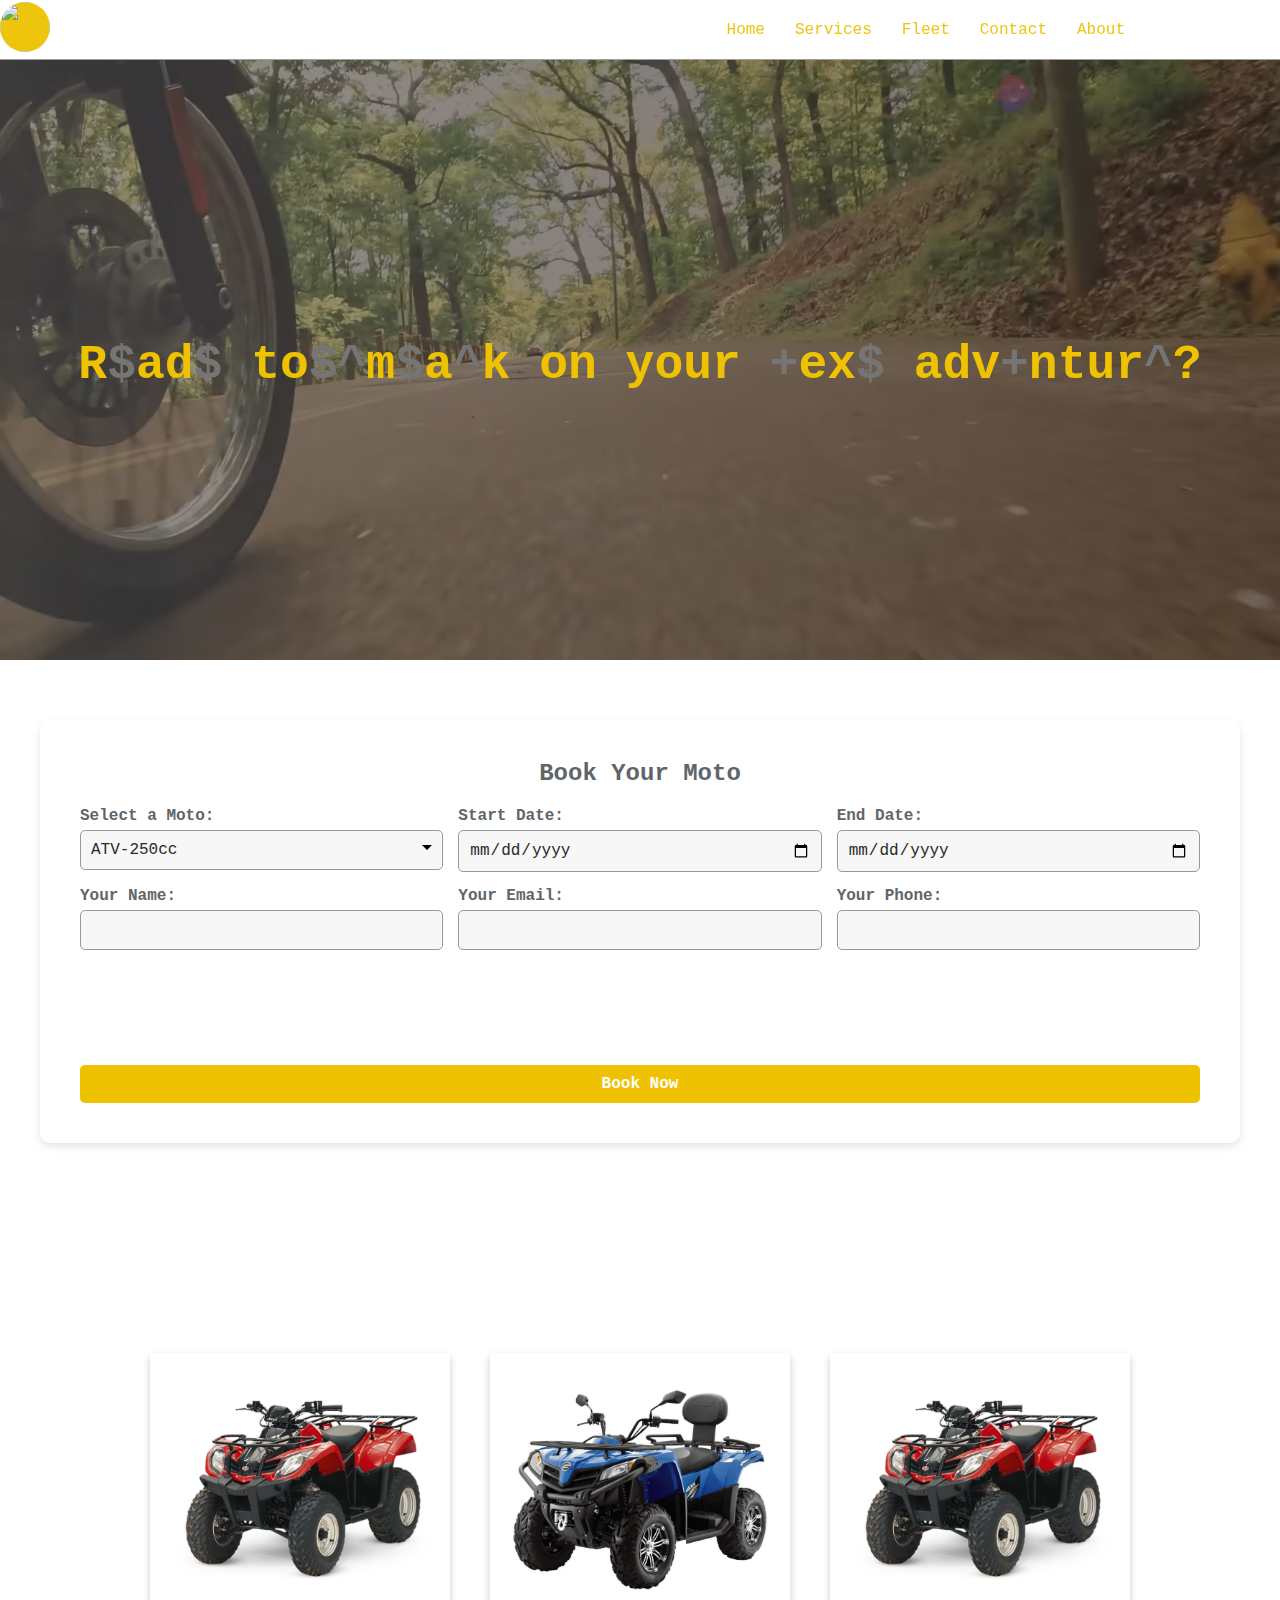
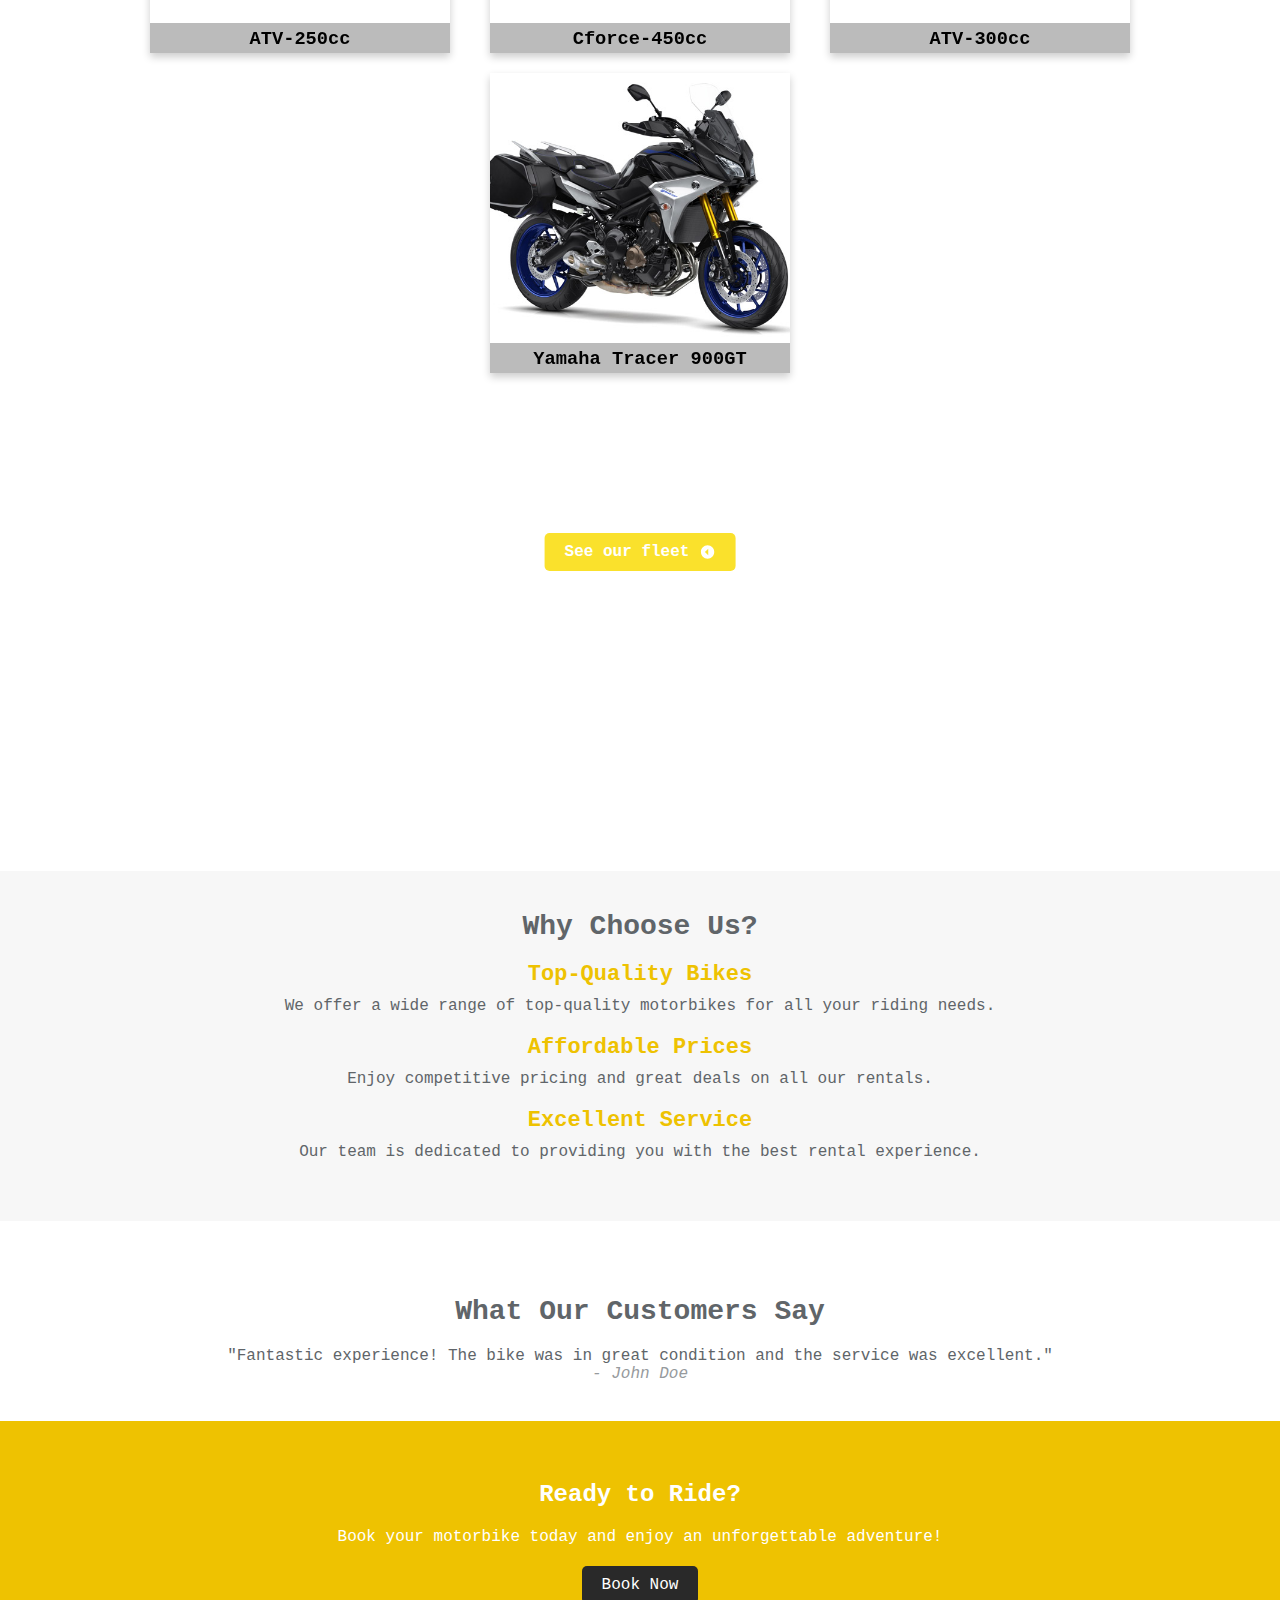
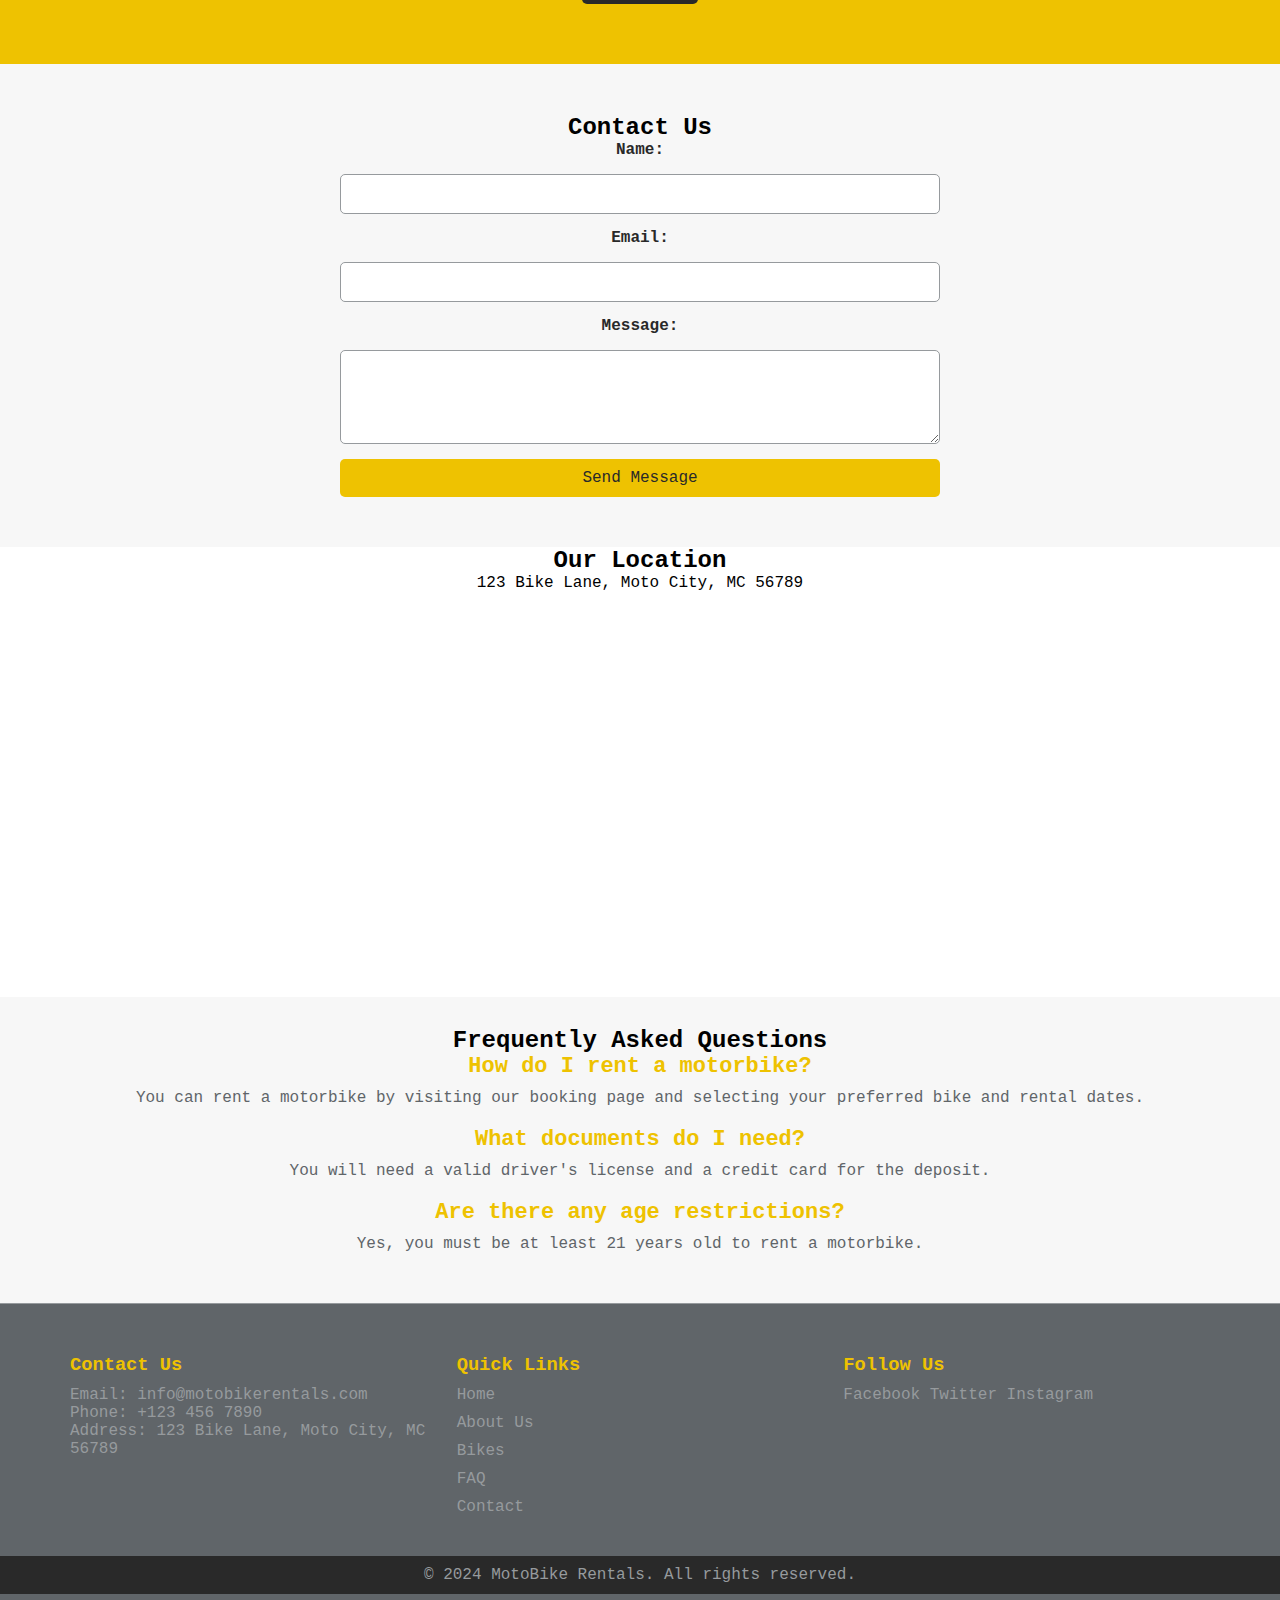
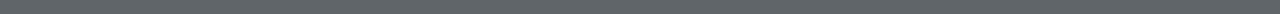
==== commit f3cbf945: "add go to fleet button" ====
--- a/index.html
+++ b/index.html
@@ -180,7 +180,12 @@
       
         </div>
 
-
+        <a href="Fleet.html" class="seeFleetButton">
+            See our fleet
+            <svg xmlns="http://www.w3.org/2000/svg" viewBox="0 0 24 24">
+                <path d="M12 2C6.48 2 2 6.48 2 12s4.48 10 10 10 10-4.48 10-10S17.52 2 12 2zm1 15l-5-5 5-5v10z"/>
+            </svg>
+        </a>
         <div id="discover">
             <p id="discoverParagraph" >Discover our diverse selection of top-quality bikes and cars, meticulously maintained to ensure a smooth and enjoyable ride every time. From sporty bikes to luxurious cars, we have something for everyone.</p>
         </div>
--- a/styles.css
+++ b/styles.css
@@ -138,7 +138,7 @@
   top:-3px;
   background: white;
   transform: translateX(-50%);
-  animation: custom-rotateLine 1s ease-in forwards ;
+  animation: custom-rotateLine 1s ease-in-out forwards ;
 }
 
 
@@ -175,4 +175,35 @@
 
 #openBookModal:hover {
   background-color: var(--lemon-yellow);
+}
+
+
+
+.seeFleetButton {
+  display: inline-flex;
+  align-items: center;
+  padding: 10px 20px;
+  font-size: 16px;
+  font-weight: bold;
+  color: white;
+  background-color: var(--lemon-yellow);
+  border: none;
+  border-radius: 5px;
+  text-decoration: none;
+  cursor: pointer;
+  margin-left: 50%;
+  transform: translateX(-50%);
+  transition: all .2s;
+
+}
+.seeFleetButton svg {
+  margin-left: 10px;
+  width: 16px;
+  height: 16px;
+  fill: white;
+}
+
+.seeFleetButton:hover{
+  border: solid 1px var(--black);
+  color: var(--black);
 }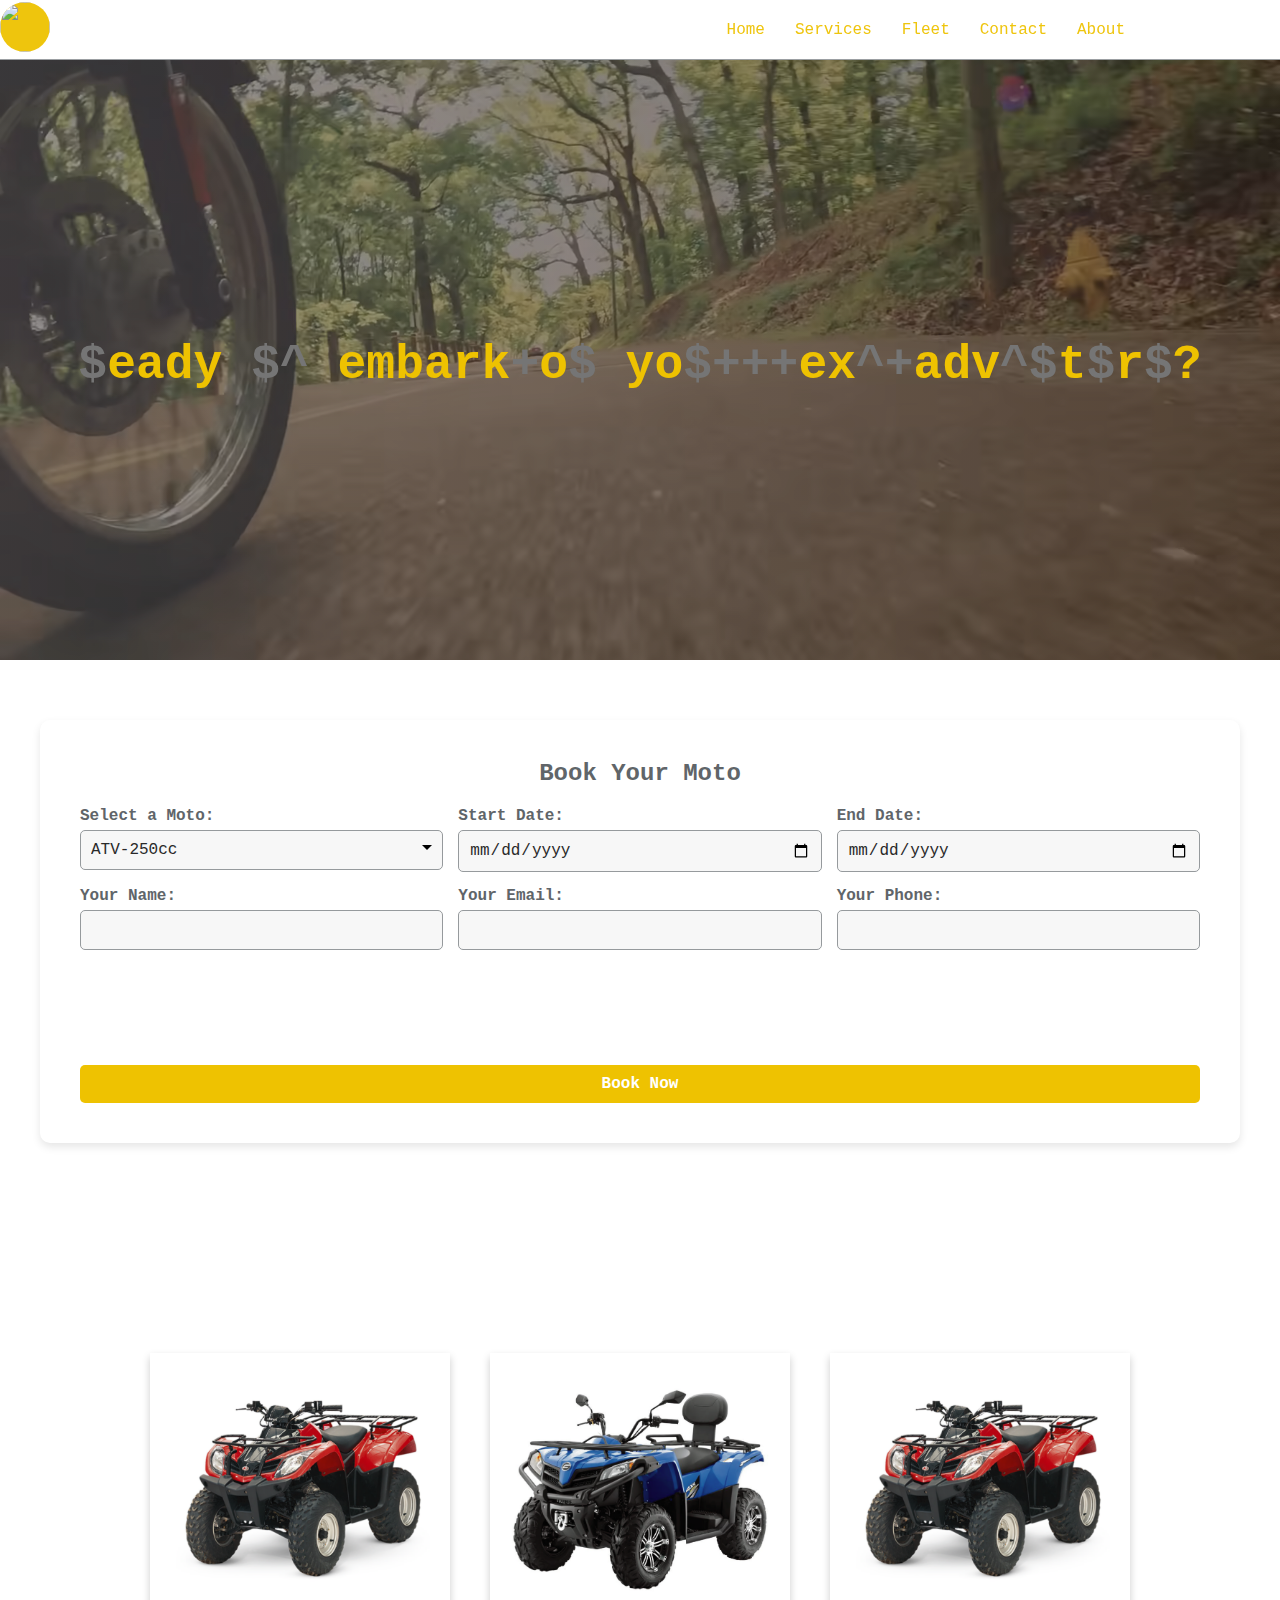
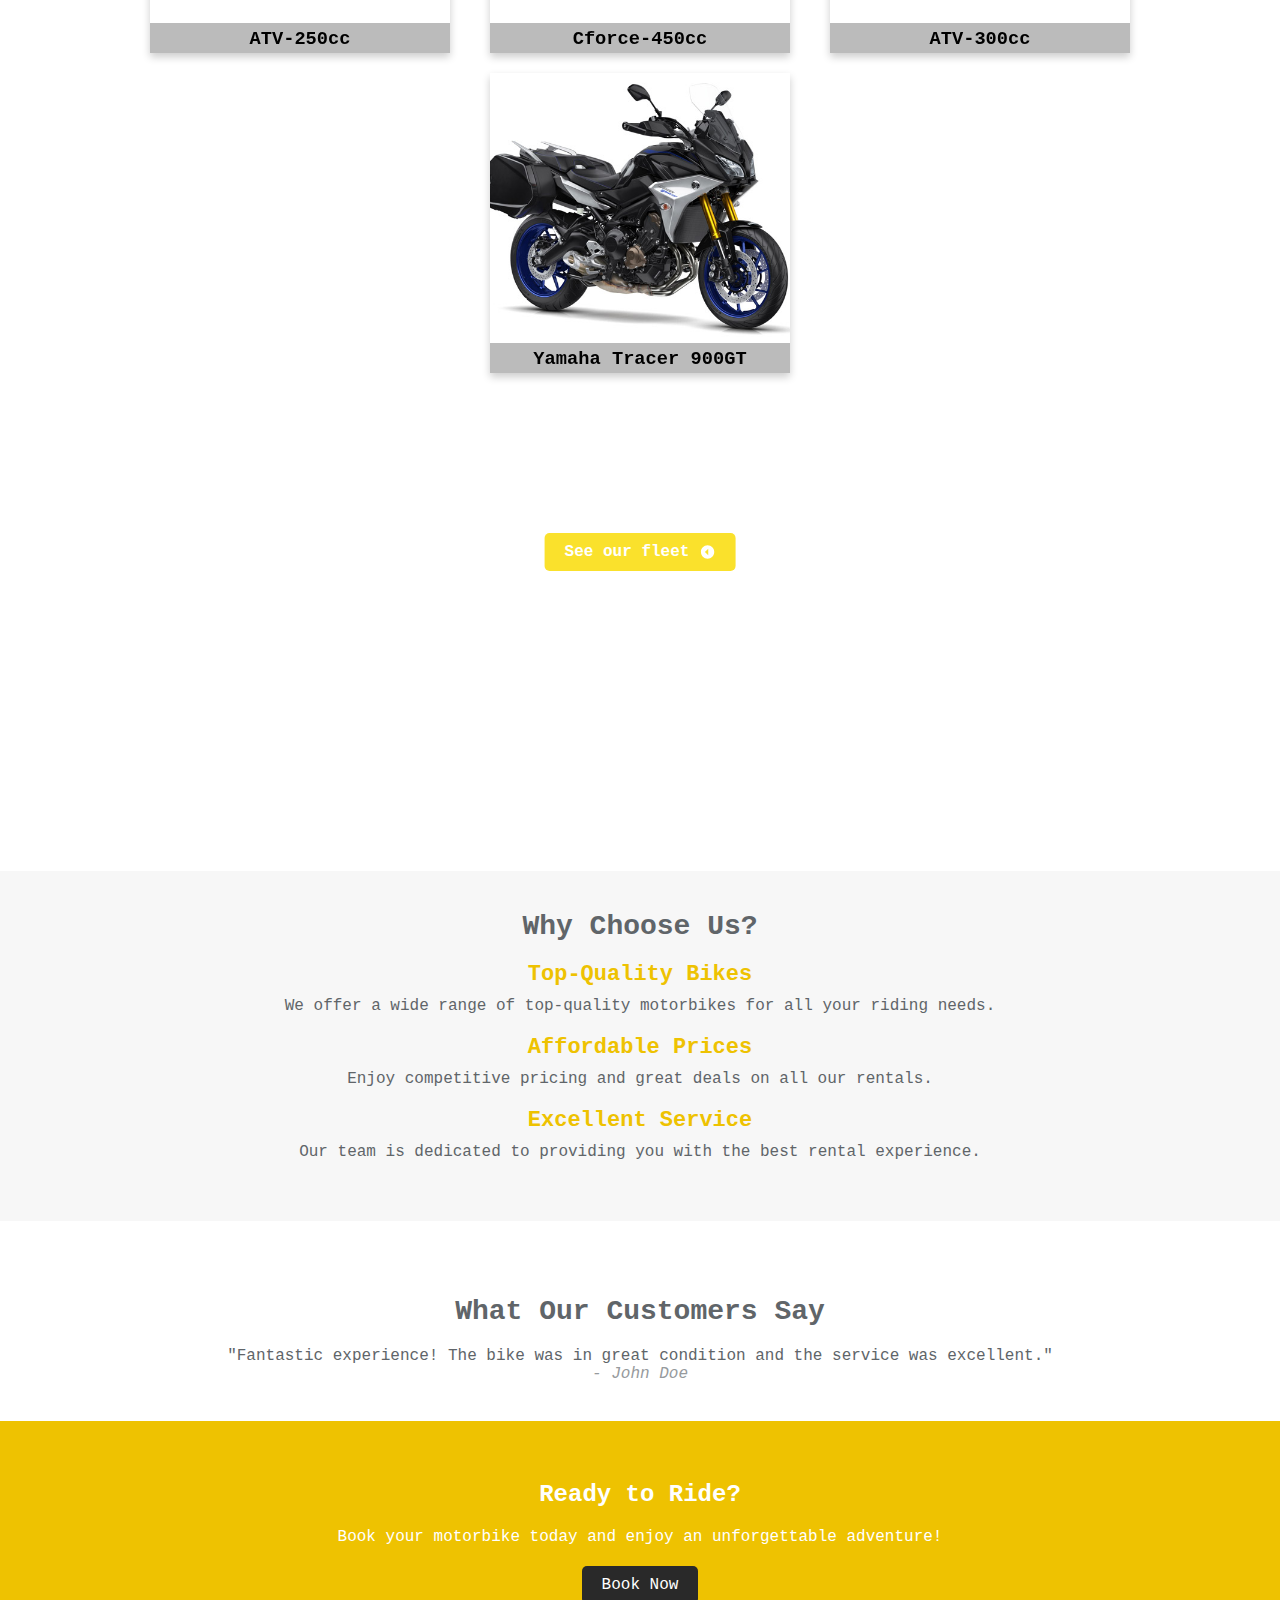
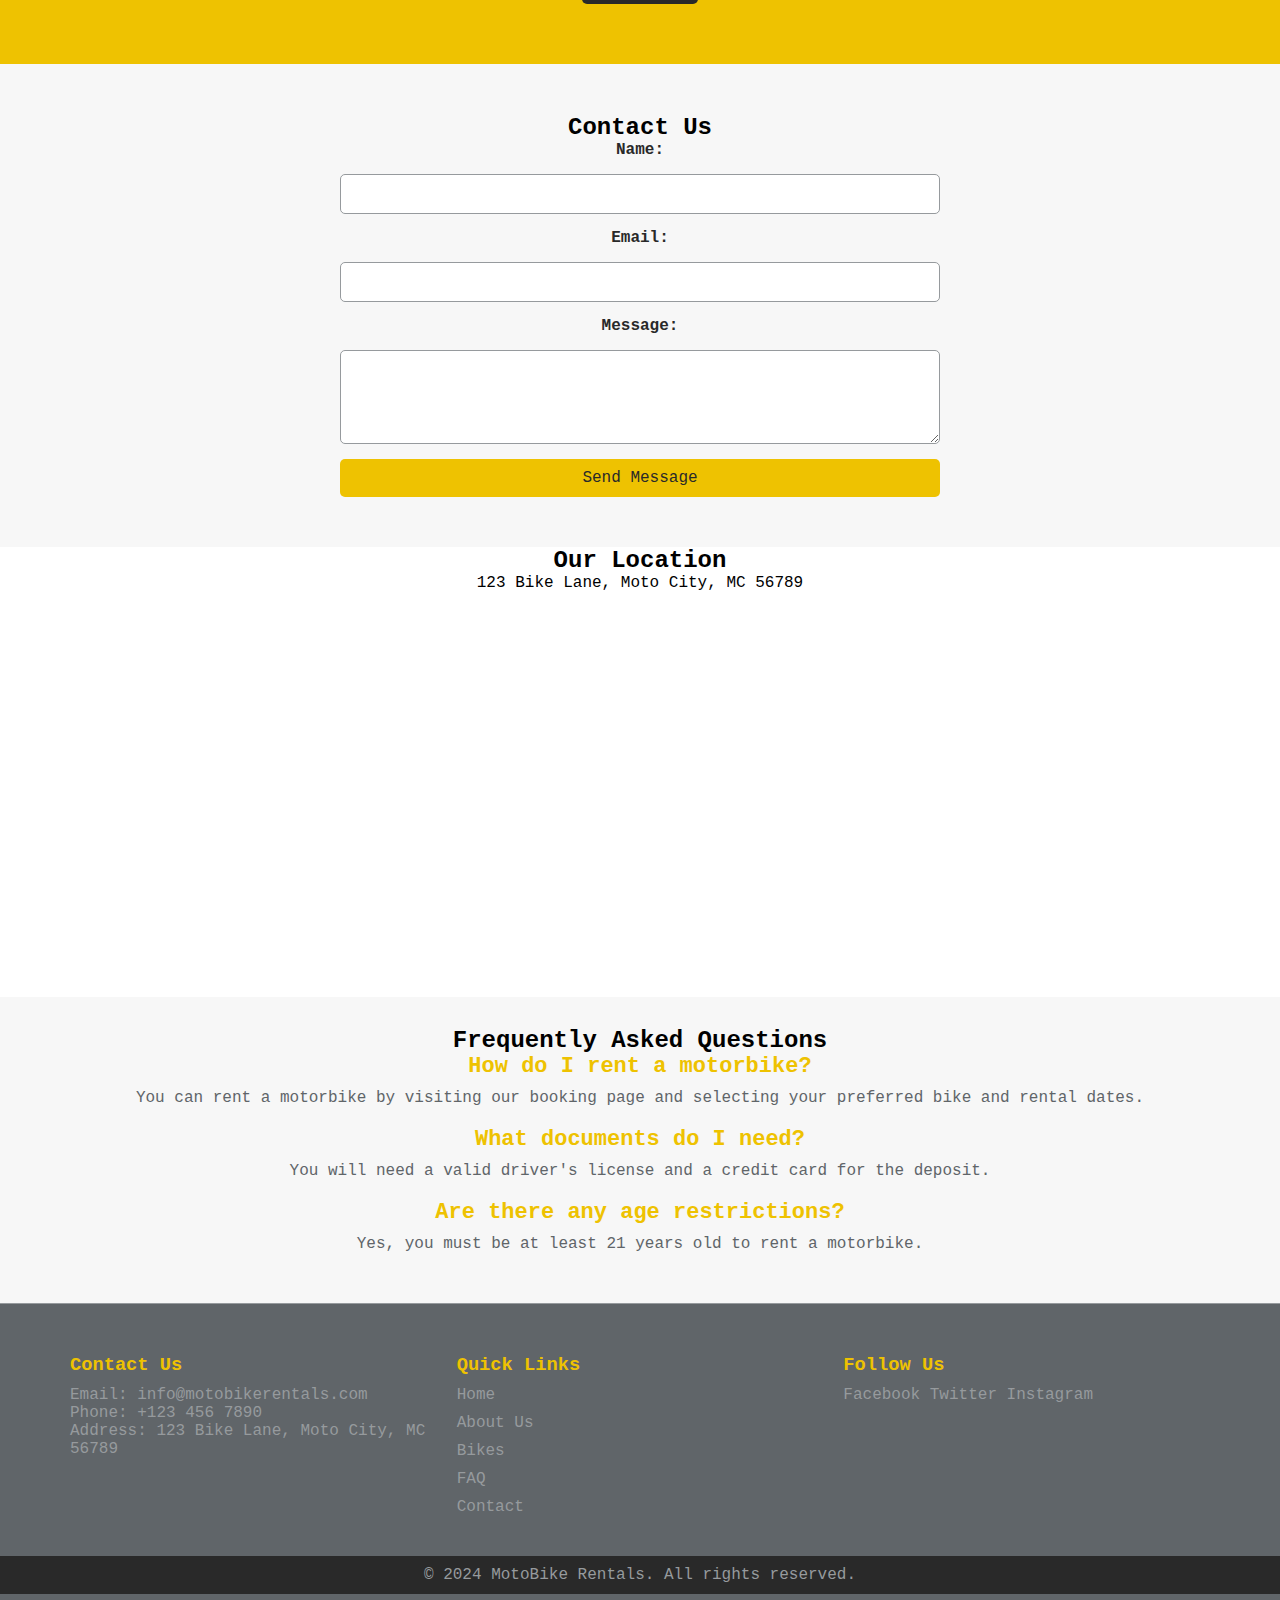
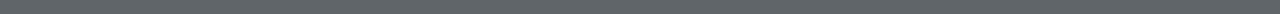
==== commit d0801daa: "working of fleet page" ====
--- a/index.html
+++ b/index.html
@@ -5,14 +5,14 @@
     <meta http-equiv="X-UA-Compatible" content="IE=edge">
     <meta name="viewport" content="width=device-width, initial-scale=1.0">
     <title>Rentit</title>
-    <link rel="stylesheet" href="styles.css">
-    <link rel="stylesheet" href="video.css">
-    <link rel="stylesheet" href="nav.css">
-    <link rel="stylesheet" href="cards.css">
-    <link rel="stylesheet" href="footer.css">
-    <link rel="stylesheet" href="booking.css">
-    <link rel="stylesheet" href="testimonials.css">
-    <link rel="stylesheet" href="contact.css">
+    <link rel="stylesheet" href="css/styles.css">
+    <link rel="stylesheet" href="css/video.css">
+    <link rel="stylesheet" href="css/nav.css">
+    <link rel="stylesheet" href="css/cards.css">
+    <link rel="stylesheet" href="css/footer.css">
+    <link rel="stylesheet" href="css/booking.css">
+    <link rel="stylesheet" href="css/testimonials.css">
+    <link rel="stylesheet" href="css/contact.css">
 </head>
 <body>
     <custom-header></custom-header>
@@ -309,7 +309,7 @@
     </custom-footer>
 
     <script src="script.js"></script>
-    <script src="scramble.js"></script>
+    <script src="js/scramble.js"></script>
    
 </body>
    </html>--- a/css/styles.css
+++ b/css/styles.css
@@ -0,0 +1,209 @@
+:root{
+    --black: #292929;
+    --dark-gray: #606569;
+    --warm-yellow: #eec201;
+    --lemon-yellow: #fae12c;
+    --light-gray:#969a9d;
+}
+*{
+    margin: 0;
+    box-sizing: border-box;
+    font-family: 'Open Sans','sans-serif','Courier New', Courier, monospace;
+}
+
+body{
+    overflow-x: hidden;
+}
+
+
+/*section*/
+
+.hero-section{
+    width: 100%;
+    margin-top: 60px;
+}
+
+
+  #discover{
+    padding: 100px 20px;
+    max-width: 600px;
+    margin: auto;
+    position: relative;
+    height: max-content;
+  }
+
+  
+  #discover p{
+    display: inline-flex;
+    justify-content: center;
+    align-items: center;
+    flex-wrap: wrap;
+    font-size: 18px;
+    opacity: 0;
+    transform: translateY(100px);
+    transition: opacity 1s ease, transform 1s ease;
+  }
+
+  .visible{
+    opacity: 1 !important;
+    transform: translateY(0) !important;
+}
+
+
+
+.transparent{
+  background: transparent !important;
+  backdrop-filter: blur(6px);
+}
+
+/* .nonTransparent{
+  background: ;
+} */
+
+
+
+.custom-modal {
+  display: none;
+  position: fixed;
+  z-index: 1000;
+  left: 0;
+  top: 0;
+  width: 100%;
+  height: 100%;
+  overflow: auto;
+  background-color: rgba(0, 0, 0, 0.4);
+}
+
+.custom-modal-content {
+  background-color: var(--white);
+  margin: 15% auto;
+  padding: 20px;
+  border: 1px solid var(--light-gray);
+  width: 80%;
+  max-width: 400px;
+  border-radius: 10px;
+  text-align: center;
+  animation: custom-modalopen 0.5s;
+}
+
+@keyframes custom-modalopen {
+  from {opacity: 0; transform: translateY(-50px);}
+  to {opacity: 1; transform: translateY(0);}
+}
+
+.custom-close-button {
+  color: var(--black);
+  float: right;
+  font-size: 28px;
+  font-weight: bold;
+}
+
+.custom-close-button:hover,
+.custom-close-button:focus {
+  color: var(--dark-gray);
+  text-decoration: none;
+  cursor: pointer;
+}
+
+.custom-animation-container {
+  margin-top: 20px;
+}
+
+.custom-circle {
+  width: 50px;
+  height: 50px;
+  border: 3px solid var(--warm-yellow);
+  border-radius: 50%;
+  margin: 0 auto;
+  position: relative;
+  animation: custom-rotateCircle 1s forwards;
+}
+
+@keyframes custom-rotateCircle {
+  from {transform: rotate(0deg);}
+  to {transform: rotate(360deg);}
+}
+
+@keyframes custom-rotateLine{
+  0% {opacity: 1;}
+  50%{opacity: 1;}
+  100% {opacity: 0;}
+}
+
+.custom-circle::after{
+  content:'';
+  height: 3px;
+  width: 3px;
+  position: absolute;
+  top:-3px;
+  background: white;
+  transform: translateX(-50%);
+  animation: custom-rotateLine 1s ease-in-out forwards ;
+}
+
+
+
+
+
+.custom-checkmark {
+  width: 20px;
+  height: 10px;
+  border-left: 3px solid var(--warm-yellow);
+  border-bottom: 3px solid var(--warm-yellow);
+  position: absolute;
+  top: 15px;
+  left: 12px;
+  transform: rotate(-45deg);
+  display: none;
+}
+
+.custom-circle.animate .custom-checkmark {
+  display: block;
+}
+
+/* Button Styles */
+#openBookModal {
+  padding: 10px 20px;
+  font-size: 16px;
+  color: var(--white);
+  background-color: var(--warm-yellow);
+  border: none;
+  border-radius: 5px;
+  cursor: pointer;
+  margin-top: 100px; /* Adjust as needed */
+}
+
+#openBookModal:hover {
+  background-color: var(--lemon-yellow);
+}
+
+
+
+.seeFleetButton {
+  display: inline-flex;
+  align-items: center;
+  padding: 10px 20px;
+  font-size: 16px;
+  font-weight: bold;
+  color: white;
+  background-color: var(--lemon-yellow);
+  border: none;
+  border-radius: 5px;
+  text-decoration: none;
+  cursor: pointer;
+  margin-left: 50%;
+  transform: translateX(-50%);
+  transition: all .2s;
+
+}
+.seeFleetButton svg {
+  margin-left: 10px;
+  width: 16px;
+  height: 16px;
+  fill: white;
+}
+
+.seeFleetButton:hover{
+  border: solid 1px var(--black);
+  color: var(--black);
+}--- a/css/video.css
+++ b/css/video.css
@@ -0,0 +1,65 @@
+:root{
+    --black: #292929;
+    --dark-gray: #606569;
+    --warm-yellow: #eec201;
+    --lemon-yellow: #fae12c;
+    --light-gray:#969a9d;
+}
+
+.hero-section .first-section-text{
+  text-align: center;
+  font-size: 2rem;
+  color: var(--warm-yellow);
+  width: 100%;
+  position: relative;
+}
+
+#hook{
+  position: absolute;
+  top: 50%;
+  width: 100%;
+  z-index: 1;
+  transform: translateY(-50%);
+}
+
+
+  .dud {
+    color: #757575;
+    display: inline-block;
+  width: 1ch;
+  }
+
+  .video-cnt{
+    width: 100%;
+    position: relative;
+  }
+
+
+  video{
+    height: 600px;
+    width: 100%;
+    object-fit: cover;
+    object-position: center;
+  }
+
+
+  .video-cnt::after{
+    content: '';
+    background:linear-gradient(to right, var(--dark-gray), var(--black)) ;
+    opacity: .5;
+    z-index: 1;
+    position: absolute;
+    width: 100%;
+    height: 600px;
+    left: 0;
+  }
+
+@media(width<= 768px)
+{
+  #hook{
+  
+    font-size: 30px;
+    margin: auto;
+  }
+}
+  --- a/css/nav.css
+++ b/css/nav.css
@@ -0,0 +1,134 @@
+:root{
+    --black: #292929;
+    --dark-gray: #606569;
+    --warm-yellow: #eec201;
+    --lemon-yellow: #fae12c;
+    --light-gray:#969a9d;
+    --light-bg: #f7f7f7;
+}
+
+#header {
+    display: flex;
+    justify-content: space-between;
+    align-items: center;
+    height: 60px;
+    position: fixed;
+    width: 100%;
+    top: 0;
+    z-index: 10;
+    background: var(--light-bg);
+    border-bottom: 1px solid var(--light-gray);
+    opacity: .95;
+}
+#headerInner{
+    height: 60px;
+    display: contents;
+    display: flex;
+    align-items: center;
+    justify-content: space-between;
+    width: 100%;
+}
+
+#company{
+    padding-left: 20px;
+    font-size: 24px;
+}
+
+
+#mobile {
+    display: none;
+}
+
+#header div img {
+    background-color: var(--warm-yellow);
+    border-radius: 50%;
+    width: 50px;
+    height: 50px;
+}
+
+#nav {
+    height: 100%;
+    display: flex;
+    align-items: center;
+    transition: all 0.3s;
+}
+
+#nav ul {
+    padding-right: 150px;
+    list-style: none;
+    display: flex;
+    transition: all 0.3s;
+    gap: 20px;
+}
+
+#nav ul li a {
+    color: var(--black);
+    text-decoration: none;
+    transition: all 0.2s;
+}
+
+#nav ul li a:hover {
+    color: var(--warm-yellow);
+}
+
+#mobile,
+#mobileInner {
+    display: none;
+}
+
+#mobileInner,
+#mobile {
+    border: none;
+    padding: 6px 8px;
+    color: var(--warm-yellow);
+    border-radius: 3px;
+    cursor: pointer;
+    background: none;
+    border: 1px solid var(--warm-yellow);
+}
+
+@media (max-width: 765px) {
+    #mobile {
+        display: inline;
+        margin-right: 50px;
+    }
+
+    #mobileInner {
+        display: inline;
+        position: absolute;
+        top: 20px;
+        right: 50px;
+    }
+
+    #nav {
+        position: absolute;
+        width: 100%;
+        left: -100%;
+    }
+
+    #nav ul {
+        display: flex;
+        flex-direction: column;
+        align-items: center;
+        position: absolute;
+        background-color: var(--light-gray);
+        width: 100%;
+        height: 100vh;
+        top: 0;
+    }
+
+    #nav ul li {
+        display: block;
+        transform: translateX(50%);
+        padding-top: 20px;
+    }
+
+    #nav ul li a {
+        color: var(--warm-yellow);
+        text-decoration: none;
+    }
+
+    #nav ul li a:hover {
+        color: var(--black);
+    }
+}--- a/css/cards.css
+++ b/css/cards.css
@@ -0,0 +1,192 @@
+:root{
+    --black: #292929;
+    --dark-gray: #606569;
+    --warm-yellow: #eec201;
+    --lemon-yellow: #fae12c;
+    --light-gray:#969a9d;
+}
+
+.hero-section  #cards-wrapper{
+    width: 100%;
+    min-height: 400px;
+    padding: 150px 0;
+    position: relative;
+    display: flex;
+    flex-wrap: wrap;
+    align-items: center;
+    justify-content: center;
+    column-gap: 0px;
+    opacity: 1;
+    transition: all .5s;
+}
+
+#cards-wrapper .card{
+    width: 250px;
+    height: 280px;
+    border-radius: 10px;
+    position: relative;
+    transition: all .3s ;
+    --borderWidth:2px;
+    background: transparent;
+    perspective: 1000px;
+    
+}
+.flip-card {
+    background-color: transparent;
+    width: 300px;
+    height: 300px;
+    perspective: 1000px;
+    margin: 10px 20px;
+  }
+  
+  .flip-card-inner {
+    position: relative;
+    width: 100%;
+    height: 100%;
+    text-align: center;
+    transition: transform 0.6s;
+    transform-style: preserve-3d;
+    box-shadow: 0 4px 8px 0 rgba(0,0,0,0.2);
+  }
+  
+  .flip-card:hover .flip-card-inner {
+    transform: rotateY(180deg);
+  }
+  
+  .flip-card-front, .flip-card-back {
+    position: absolute;
+    width: 100%;
+    height: 100%;
+    -webkit-backface-visibility: hidden;
+    backface-visibility: hidden;
+  }
+  
+  .flip-card-front {
+    background-color: #bbb;
+    color: black;
+  }
+  
+  .flip-card-back {
+    background-color: var(--dark-gray);
+    color: var(--warm-yellow);
+    transform: rotateY(180deg);
+    text-align: left;
+    padding: 5px 15px;
+    
+  }
+
+  .moto-info {
+    background-color: var(--warm-yellow);
+    border: none;
+    color: var(--black);
+    padding: 10px 20px;
+    text-align: center;
+    text-decoration: none;
+    display: inline-block;
+    font-size: 16px;
+    margin: 10px 0;
+    cursor: pointer;
+    transition: background-color 0.3s;
+}
+
+.moto-info:hover {
+  background-color: var(--lemon-yellow);
+}
+
+
+#cards-wrapper .card:nth-child(3){
+    transform: rotate(10deg);
+    top: 30px;
+    position: relative;
+    z-index: 1;
+}
+
+
+.card img{
+    width: 100%;
+    height: 100%;
+    border: none;
+    object-fit: cover;
+}
+
+
+.card-content{
+position: absolute;
+  bottom: 0;
+  height: 100%;
+  background: aliceblue;
+  width: 100%;
+  display: flex;
+  flex-direction: column;
+  align-items: center;
+  flex: 1;
+  visibility: hidden;
+  transition: all .3s;
+  
+}
+
+
+
+.card-content-animation{
+    animation: fadeIn 2s ease-in forwards;
+    
+}
+@keyframes fadeIn {
+    from{opacity: 0;}
+    to{opacity: 1;}
+}
+
+
+@keyframes animatedgradient {
+    0% {
+        background-position: 0% 50%;
+    }
+    50% {
+        background-position: 100% 50%;
+    }
+    100% {
+        background-position: 0% 50%;
+    }
+}
+
+.card:nth-child(1)::before,
+.card:nth-child(2)::before,
+.card:nth-child(3)::before {
+    content: '';
+    position: absolute;
+    top: calc(-1 * var(--borderWidth));
+    left: calc(-1 * var(--borderWidth));
+    height: calc(100% + var(--borderWidth) * 2);
+    width: calc(100% + var(--borderWidth) * 2);
+    background: linear-gradient(60deg, var(--dark-gray), var(--dark-gray), var(--warm-yellow), var(--light-gray), var(--light-gray));
+    border-radius: calc(2 * var(--borderWidth));
+    z-index: -1;
+    animation: animatedgradient 3s ease alternate infinite;
+    background-size: 300% 300%;
+  }
+
+
+  @media  (width <= 765px){
+
+#cards-wrapper .card:nth-child(1),
+#cards-wrapper .card:nth-child(2),
+#cards-wrapper .card:nth-child(3){
+    transform: rotate(0deg);
+    top: 0px;
+}   
+
+#cards-wrapper .card{
+    margin: 20px 0;
+
+}
+
+.flip-card{
+  width: 250px;
+}
+
+.flip-card-back{
+  padding: 10px 20px;
+  font-size: 14px;
+}
+
+  }
--- a/css/footer.css
+++ b/css/footer.css
@@ -0,0 +1,79 @@
+:root {
+    --black: #292929;
+    --dark-gray: #606569;
+    --warm-yellow: #eec201;
+    --lemon-yellow: #fae12c;
+    --light-gray: #969a9d;
+}
+
+
+/* Footer Styles */
+footer {
+    background-color: var(--dark-gray);
+    padding: 20px 0;
+    color: var(--light-gray);
+    border-top: 1px solid var(--light-gray);
+}
+
+.footer-container {
+    display: flex;
+    flex-wrap: wrap;
+    justify-content: space-around;
+    max-width: 1200px;
+    margin: 0 auto;
+    padding: 20px;
+}
+
+.footer-section {
+    flex: 1;
+    margin: 10px;
+    min-width: 200px; /* Ensures each section has a minimum width */
+}
+
+.footer-section h3 {
+    color: var(--warm-yellow);
+    margin-bottom: 10px;
+}
+
+.footer-section p,
+.footer-section ul,
+.footer-section a {
+    color: var(--light-gray);
+    text-decoration: none;
+}
+
+.footer-section ul {
+    list-style-type: none;
+    padding: 0;
+}
+
+.footer-section ul li {
+    margin-bottom: 10px;
+}
+
+.footer-section a:hover {
+    color: var(--lemon-yellow);
+}
+
+.footer-bottom {
+    text-align: center;
+    padding: 10px;
+    background-color: var(--black);
+    color: var(--light-gray);
+}
+
+/* Responsive Styles */
+@media (max-width: 768px) {
+    .footer-container {
+        flex-direction: column;
+        align-items: left;
+    }
+
+    .footer-section {
+        margin: 20px 0;
+    }
+
+    .footer-bottom {
+        padding: 20px;
+    }
+}
--- a/css/booking.css
+++ b/css/booking.css
@@ -0,0 +1,126 @@
+:root {
+    --black: #292929;
+    --dark-gray: #606569;
+    --warm-yellow: #eec201;
+    --lemon-yellow: #fae12c;
+    --light-gray: #969a9d;
+    --white: #ffffff;
+    --light-bg: #f7f7f7;
+}
+
+
+
+
+.booking-form-container {
+    background-color: var(--white);
+    color: var(--black);
+    max-width: 1200px;
+    margin: 50px auto;
+    padding: 40px;
+    border-radius: 10px;
+    box-shadow: 0 4px 8px 0 rgba(0,0,0,0.1);
+    text-align: center;
+}
+
+.booking-form-container h2 {
+    color: var(--dark-gray);
+    margin-bottom: 20px;
+    font-size: 24px;
+}
+
+.booking-form {
+    display: grid;
+    grid-template-columns: repeat(3, 1fr);
+    gap: 15px;
+}
+
+.form-group {
+    display: flex;
+    flex-direction: column;
+    text-align: left;
+}
+
+.form-group.full-width {
+    grid-column: span 3;
+}
+
+.booking-form label {
+    margin-bottom: 5px;
+    font-weight: bold;
+    color: var(--dark-gray);
+}
+
+.booking-form input,
+.booking-form select {
+    padding: 10px;
+    border: 1px solid var(--light-gray);
+    border-radius: 5px;
+    background-color: var(--light-bg);
+    color: var(--black);
+    font-size: 16px;
+    -webkit-appearance: none;
+    -moz-appearance: none;
+    appearance: none;
+    
+    background-repeat: no-repeat;
+    background-position: right 10px top 50%;
+    background-size: 10px;
+}
+
+.booking-form select{
+    background-image: url('data:image/svg+xml;charset=US-ASCII,<svg xmlns="http://www.w3.org/2000/svg" width="20" height="20" fill="black"><polygon points="0,0 20,0 10,10"/></svg>');
+}
+
+
+
+.booking-form input[type="date"] {
+    color: var(--black);
+}
+
+.booking-form button {
+    background-color: var(--warm-yellow);
+    border: none;
+    color: var(--black);
+    padding: 12px;
+    text-align: center;
+    text-decoration: none;
+    display: inline-block;
+    font-size: 16px;
+    cursor: pointer;
+    transition: background-color 0.3s, transform 0.3s;
+    border-radius: 5px;
+    font-weight: bold;
+    width: 100%;
+}
+
+.booking-form button:hover {
+    background-color: var(--lemon-yellow);
+    transform: translateY(-2px);
+}
+
+.booking-form input:focus,
+.booking-form select:focus {
+    outline: none;
+    border-color: var(--warm-yellow);
+}
+
+@media (max-width: 768px) {
+    .booking-form {
+        grid-template-columns: repeat(2, 1fr);
+    }
+
+    .form-group.full-width {
+        grid-column: span 2;
+    }
+}
+
+@media (max-width: 480px) {
+    .booking-form {
+        grid-template-columns: 1fr;
+    }
+
+    .form-group.full-width {
+        grid-column: span 1;
+    }
+}
+
--- a/css/testimonials.css
+++ b/css/testimonials.css
@@ -0,0 +1,236 @@
+:root {
+    --black: #292929;
+    --dark-gray: #606569;
+    --warm-yellow: #eec201;
+    --lemon-yellow: #fae12c;
+    --light-gray: #969a9d;
+    --white: #ffffff;
+    --light-bg: #f7f7f7;
+}
+
+.features {
+    background-color: var(--light-bg);
+    padding: 40px 20px;
+    text-align: center;
+}
+
+.features h2 {
+    font-size: 28px;
+    color: var(--dark-gray);
+    margin-bottom: 20px;
+}
+
+.feature-item {
+    margin-bottom: 20px;
+}
+
+.feature-item h3 {
+    font-size: 22px;
+    color: var(--warm-yellow);
+    margin-bottom: 10px;
+}
+
+.feature-item p {
+    font-size: 16px;
+    color: var(--dark-gray);
+}
+
+/* Customer Testimonials Section */
+.testimonials {
+    background-color: var(--white);
+    padding: 80px 20px;
+    text-align: center;
+    height: 200px;
+    display: flex;
+    flex-direction: column;
+    justify-content: center;
+
+}
+
+.testimonials h2 {
+    font-size: 28px;
+    color: var(--dark-gray);
+    margin-bottom: 20px;
+}
+
+.testimonial-carousel {
+    position: relative;
+    width: 100%;
+}
+
+.testimonial-item {
+    display: none;
+    opacity: 0;
+    transition: all .5s;
+    position: absolute;
+    width: 100%;
+    top: 0;
+    left: 0;
+}
+
+.testimonial-item.activate {
+    display: block !important;
+    opacity: 1 !important;
+}
+
+.testimonial-item p {
+    font-size: 16px;
+    color: var(--dark-gray);
+}
+
+.testimonial-item p:last-child {
+    font-style: italic;
+    color: var(--light-gray);
+}
+
+/* Responsive Styles */
+@media (max-width: 768px) {
+    .features, .testimonials {
+        padding: 30px 15px;
+    }
+}
+
+@media (max-width: 480px) {
+    .features, .testimonials {
+        padding: 20px 10px;
+    }
+}
+
+
+
+
+/* Call to Action Section */
+.cta {
+    background-color: var(--warm-yellow);
+    text-align: center;
+    padding: 60px 20px;
+}
+
+.cta h2 {
+    color: var(--white);
+}
+
+.cta p {
+    color: var(--white);
+    margin: 20px 0;
+}
+
+.cta button {
+    background-color: var(--black);
+    color: var(--white);
+    padding: 10px 20px;
+    border: none;
+    border-radius: 5px;
+    cursor: pointer;
+    font-size: 16px;
+}
+
+.cta button:hover {
+    background-color: var(--dark-gray);
+}
+
+
+
+/* FAQ Section */
+.faq {
+    background-color: var(--light-bg);
+    text-align: center;
+    padding: 30px 0;
+}
+
+.faq-item {
+    margin-bottom: 20px;
+}
+
+.faq-item h3 {
+    font-size: 22px;
+    color: var(--warm-yellow);
+    margin-bottom: 10px;
+}
+
+.faq-item p {
+    font-size: 16px;
+    color: var(--dark-gray);
+}
+
+
+/* Responsive Styles */
+@media (max-width: 768px) {
+    .features, .testimonials, .cta, .contact, .location, .faq {
+        padding: 30px 15px;
+    }
+}
+
+
+
+.hero {
+    background-image: url('assets/hero-bg.jpg');
+    background-size: cover;
+    background-position: center;
+    padding: 100px 20px;
+    color: var(--white);
+    text-align: center;
+}
+
+.hero-content h1 {
+    font-size: 36px;
+    margin-bottom: 10px;
+}
+
+.hero-content p {
+    font-size: 18px;
+}
+
+/* Services Section */
+.services {
+    text-align: center;
+    padding: 40px 20px;
+    background-color: var(--light-bg);
+    margin-top: 60px;
+}
+
+.services h2 {
+    font-size: 28px;
+    color: var(--dark-gray);
+    margin-bottom: 40px;
+}
+
+.services-grid {
+    display: grid;
+    grid-template-columns: repeat(auto-fit, minmax(250px, 1fr));
+    gap: 20px;
+}
+
+.service-item {
+    background-color: var(--white);
+    border-radius: 10px;
+    overflow: hidden;
+    box-shadow: 0 4px 8px rgba(0, 0, 0, 0.1);
+    padding: 20px 0;
+    transition: transform 0.3s ease, box-shadow 0.3s ease;
+}
+
+.service-item:hover {
+    transform: translateY(-10px);
+    box-shadow: 0 8px 16px rgba(0, 0, 0, 0.2);
+}
+
+.service-item img {
+
+    object-fit: cover;
+}
+
+.service-info {
+    padding: 20px;
+}
+
+.service-info h3 {
+    font-size: 20px;
+    color: var(--warm-yellow);
+    margin-bottom: 10px;
+}
+
+.service-info p {
+    font-size: 16px;
+    color: var(--dark-gray);
+}--- a/css/contact.css
+++ b/css/contact.css
@@ -0,0 +1,108 @@
+:root {
+    --black: #292929;
+    --dark-gray: #606569;
+    --warm-yellow: #eec201;
+    --lemon-yellow: #fae12c;
+    --light-gray: #969a9d;
+    --white: #ffffff;
+    --light-bg: #f7f7f7;
+}
+
+
+
+.contact {
+    background-color: var(--light-bg);
+    text-align: center;
+    padding: 50px 0;
+}
+
+.contact form {
+    max-width: 600px;
+    margin: 0 auto;
+    display: flex;
+    flex-direction: column;
+    gap: 15px;
+}
+
+.contact label {
+    font-weight: bold;
+    color: var(--black);
+}
+
+.contact input,
+.contact textarea {
+    padding: 10px;
+    border: 1px solid var(--light-gray);
+    border-radius: 5px;
+    background-color: var(--white);
+    color: var(--black);
+    font-size: 16px;
+}
+
+.contact button {
+    background-color: var(--warm-yellow);
+    color: var(--black);
+    padding: 10px 20px;
+    border: none;
+    border-radius: 5px;
+    cursor: pointer;
+    font-size: 16px;
+}
+
+.contact button:hover {
+    background-color: var(--lemon-yellow);
+}
+
+.modal {
+    display: none; 
+    position: fixed;
+    z-index: 1000; 
+    left: 0;
+    top: 0;
+    width: 100%; 
+    height: 100%; 
+    overflow: auto; 
+    background-color: rgb(0,0,0); 
+    background-color: rgba(0,0,0,0.4); 
+    padding-top: 60px;
+}
+
+.modal-content {
+    background-color: var(--white);
+    margin: 5% auto; 
+    padding: 20px;
+    border: 1px solid var(--light-gray);
+    width: 80%; 
+    max-width: 600px;
+    text-align: center;
+    border-radius: 10px;
+}
+
+.close-button {
+    color: var(--black);
+    float: right;
+    font-size: 28px;
+    font-weight: bold;
+}
+
+.close-button:hover,
+.close-button:focus {
+    color: var(--dark-gray);
+    text-decoration: none;
+    cursor: pointer;
+}
+
+
+
+/* Map and Location Section */
+.location {
+    background-color: var(--white);
+    text-align: center;
+}
+
+.location iframe {
+    width: 100%;
+    max-width: 600px;
+    height: 400px;
+    border: 0;
+}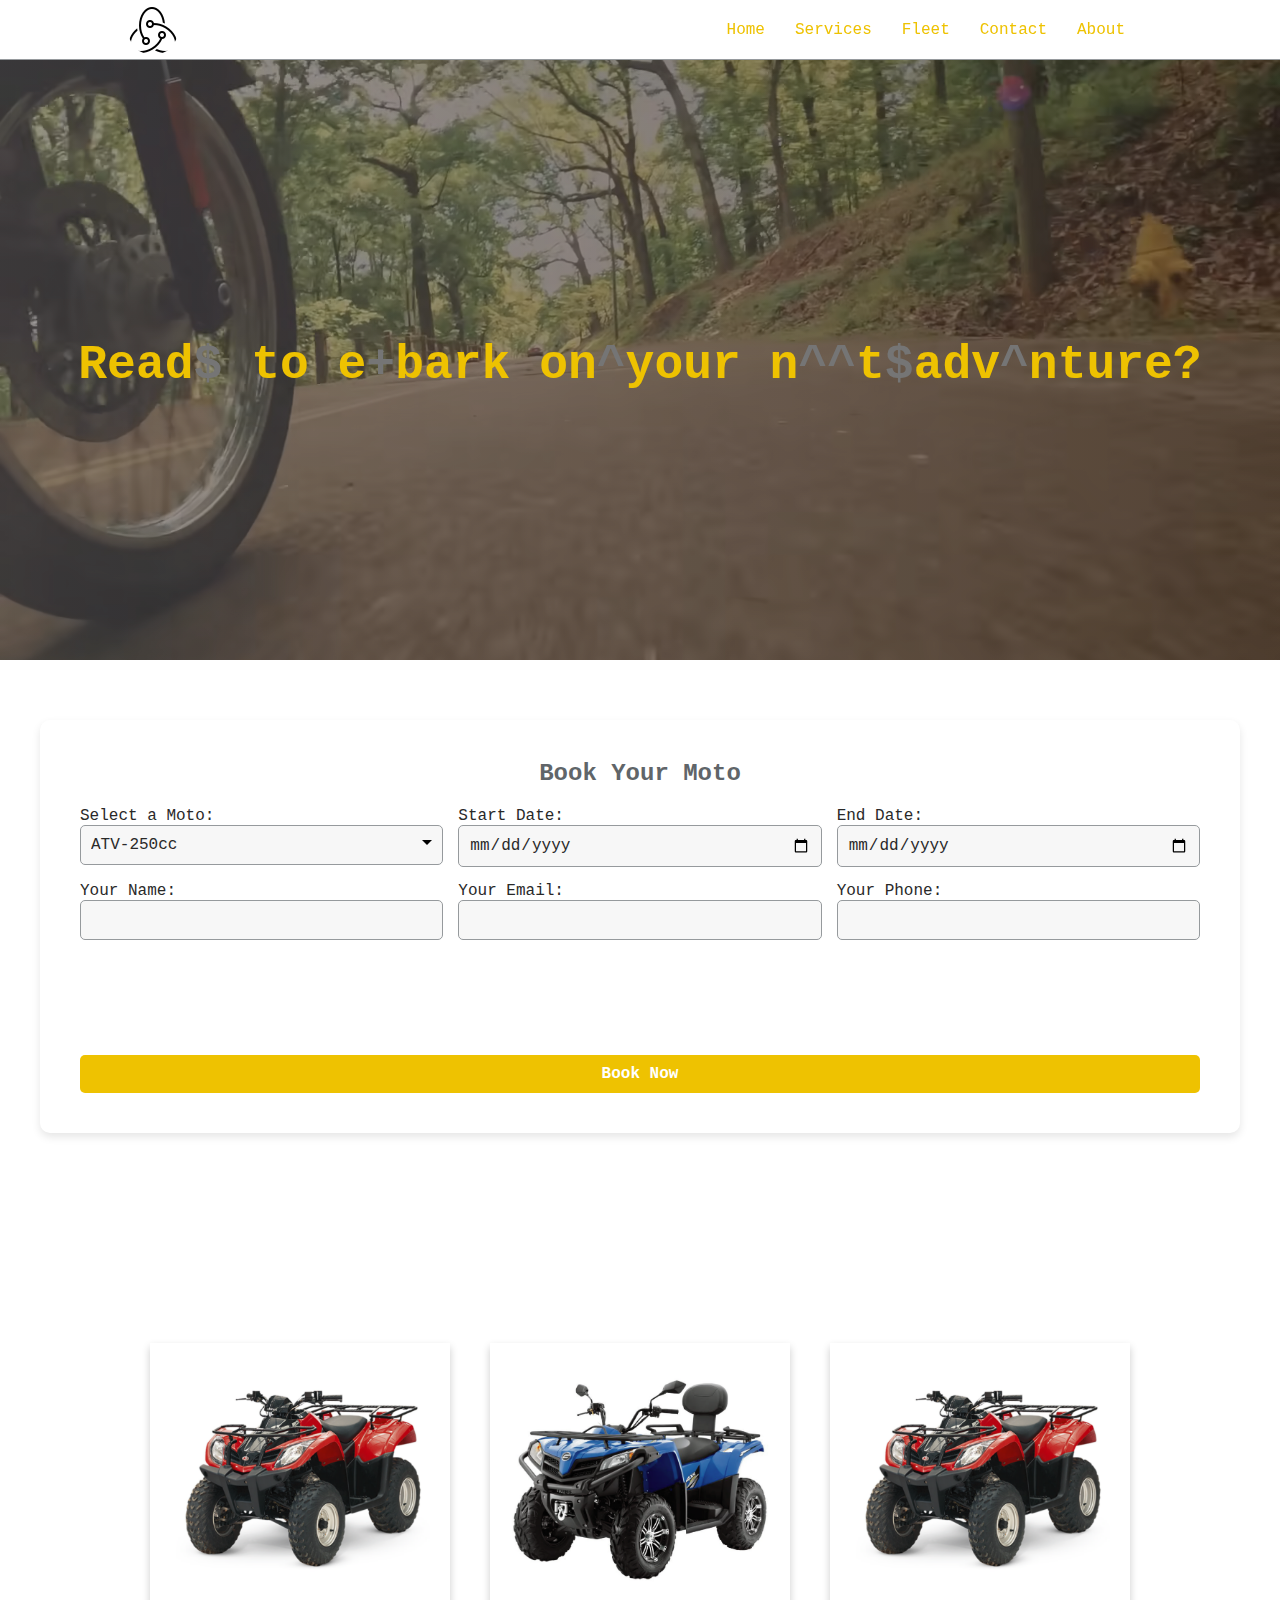
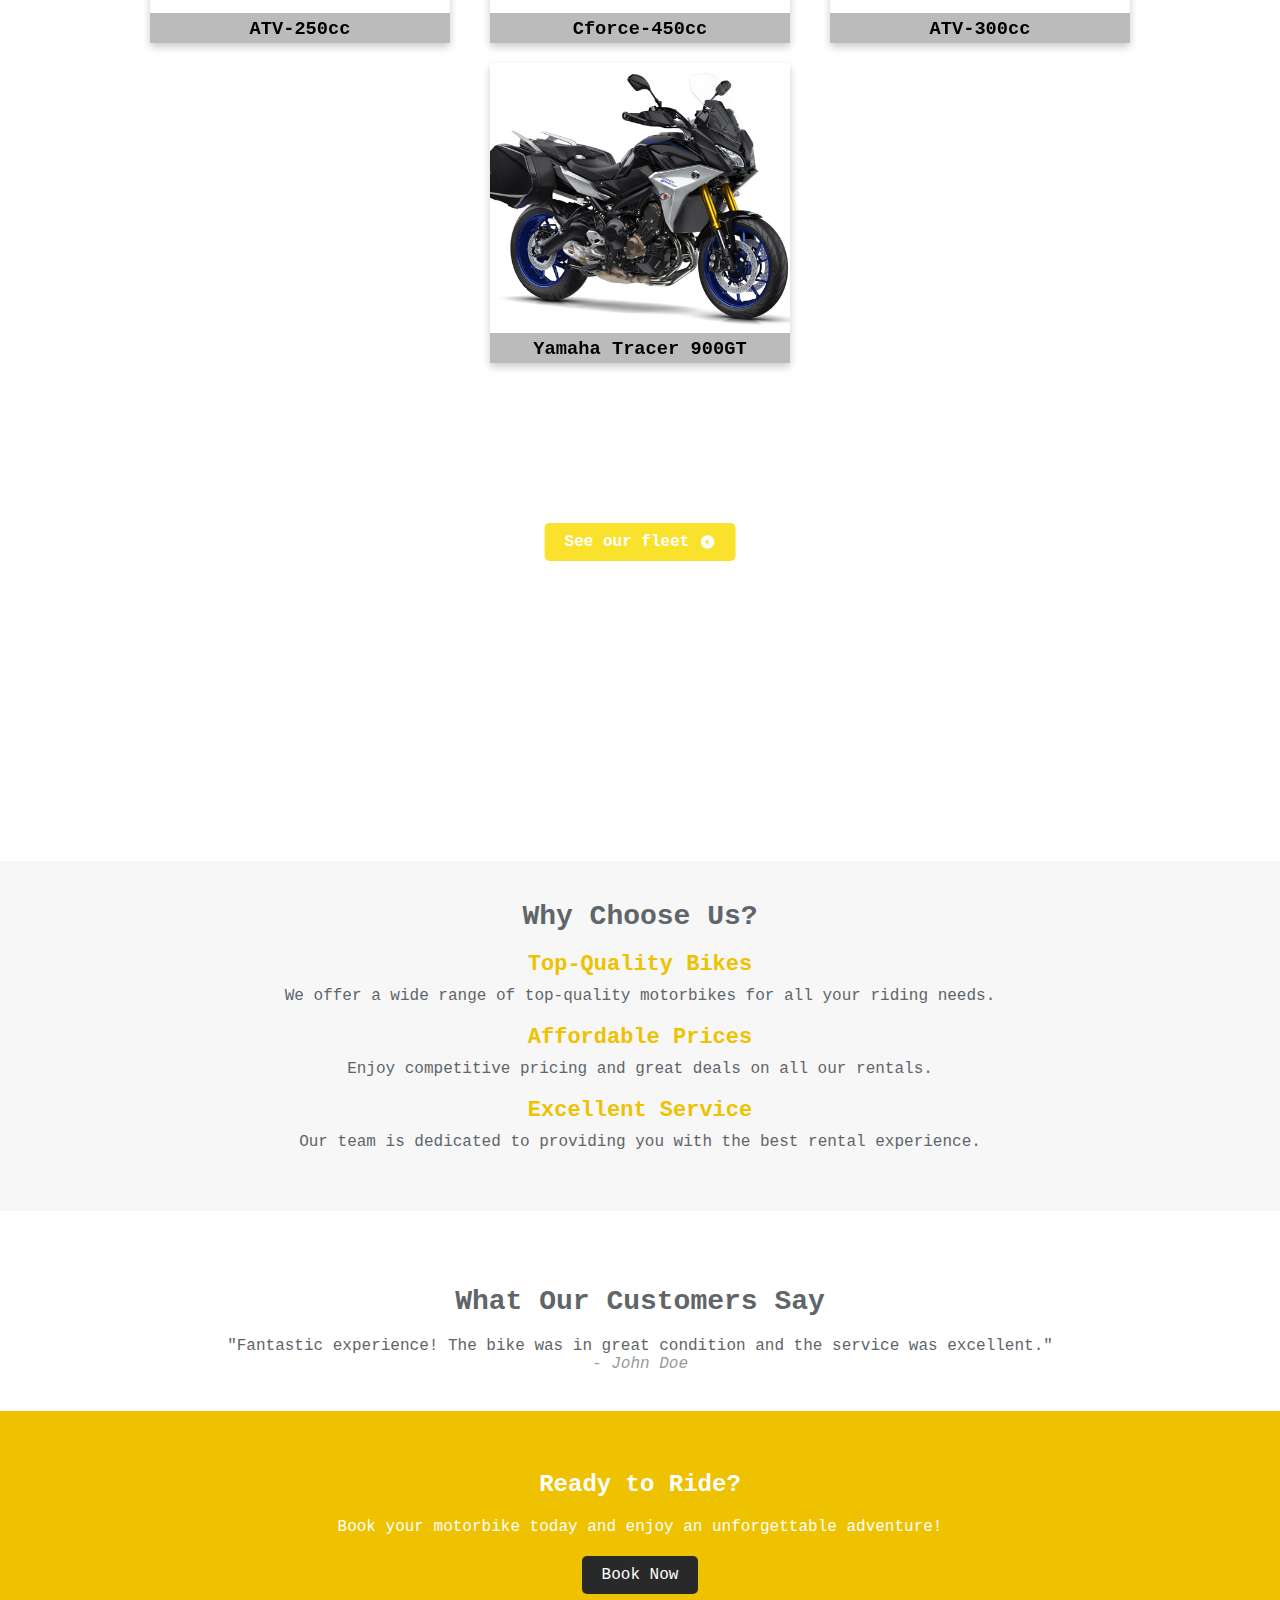
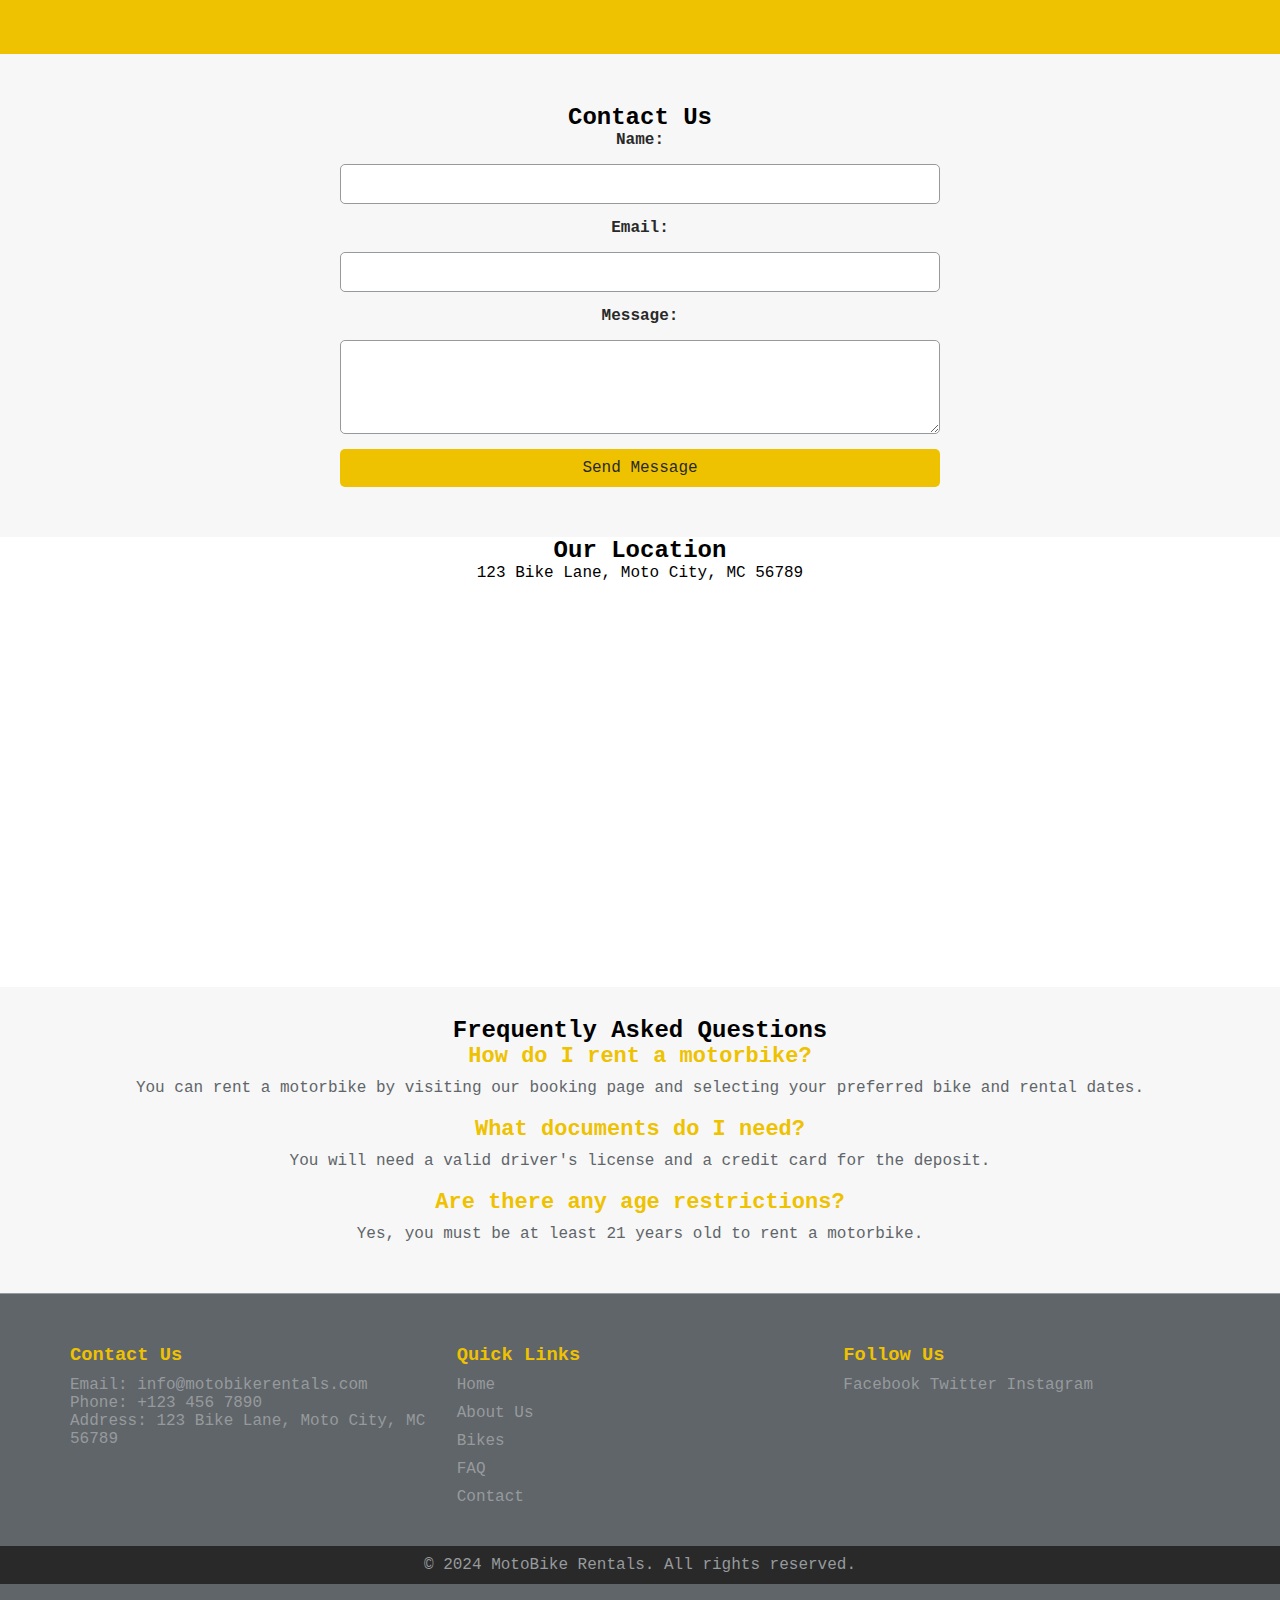
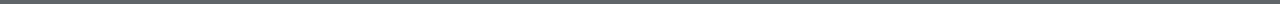
==== commit 8ef37b07: "added logo" ====
--- a/index.html
+++ b/index.html
@@ -16,26 +16,9 @@
 </head>
 <body>
     <custom-header></custom-header>
-    <!-- <header>
-        <div id="header">
-            <div id="headerInner"><h3 id="company">Rentit</h3>
-            <nav id="nav">
-                <ul id="navlinks">
-                    <li><a href="/Rental">Home</a> </li>
-                    <li><a href="Sercives.html">Services</a> </li>
-                    <li><a href="Fleet.html">Fleet</a></li>
-                    <li><a href="#contact">Contact</a></li>
-                    <li><a href="About.html">About</a></li>
-                    <button id="mobileInner">X</button>
-                </ul>
-            </nav>
-            <button id="mobile">Menu</button>
-        </div>
-    </header> -->
     
     <section class="hero-section">
         <div class="first-section-text">
-            <!-- <iframe width="560" height="315" src="https://www.youtube.com/embed/6v4jN3V2j5M?si=XZbJsOadvoJ8a2q8" title="YouTube video player" autoplay="true" frameborder="0" allow="accelerometer; autoplay; clipboard-write; encrypted-media; gyroscope; picture-in-picture; web-share" referrerpolicy="strict-origin-when-cross-origin" allowfullscreen></iframe> -->
             <div class="video-cnt">
                 <video src="yamaha.webm" type="video/webm" autoplay muted loop></video>
             </div>
--- a/css/nav.css
+++ b/css/nav.css
@@ -18,7 +18,7 @@
     z-index: 10;
     background: var(--light-bg);
     border-bottom: 1px solid var(--light-gray);
-    opacity: .95;
+    
 }
 #headerInner{
     height: 60px;
@@ -39,11 +39,15 @@
     display: none;
 }
 
-#header div img {
-    background-color: var(--warm-yellow);
+#header div span {
+    /* background-color: var(--warm-yellow); */
     border-radius: 50%;
     width: 50px;
     height: 50px;
+    background-image: url("../redux.png");
+    background-repeat: no-repeat;
+    display: block;
+    
 }
 
 #nav {
--- a/css/booking.css
+++ b/css/booking.css
@@ -44,7 +44,7 @@
     grid-column: span 3;
 }
 
-.booking-form label {
+.modal-book label {
     margin-bottom: 5px;
     font-weight: bold;
     color: var(--dark-gray);
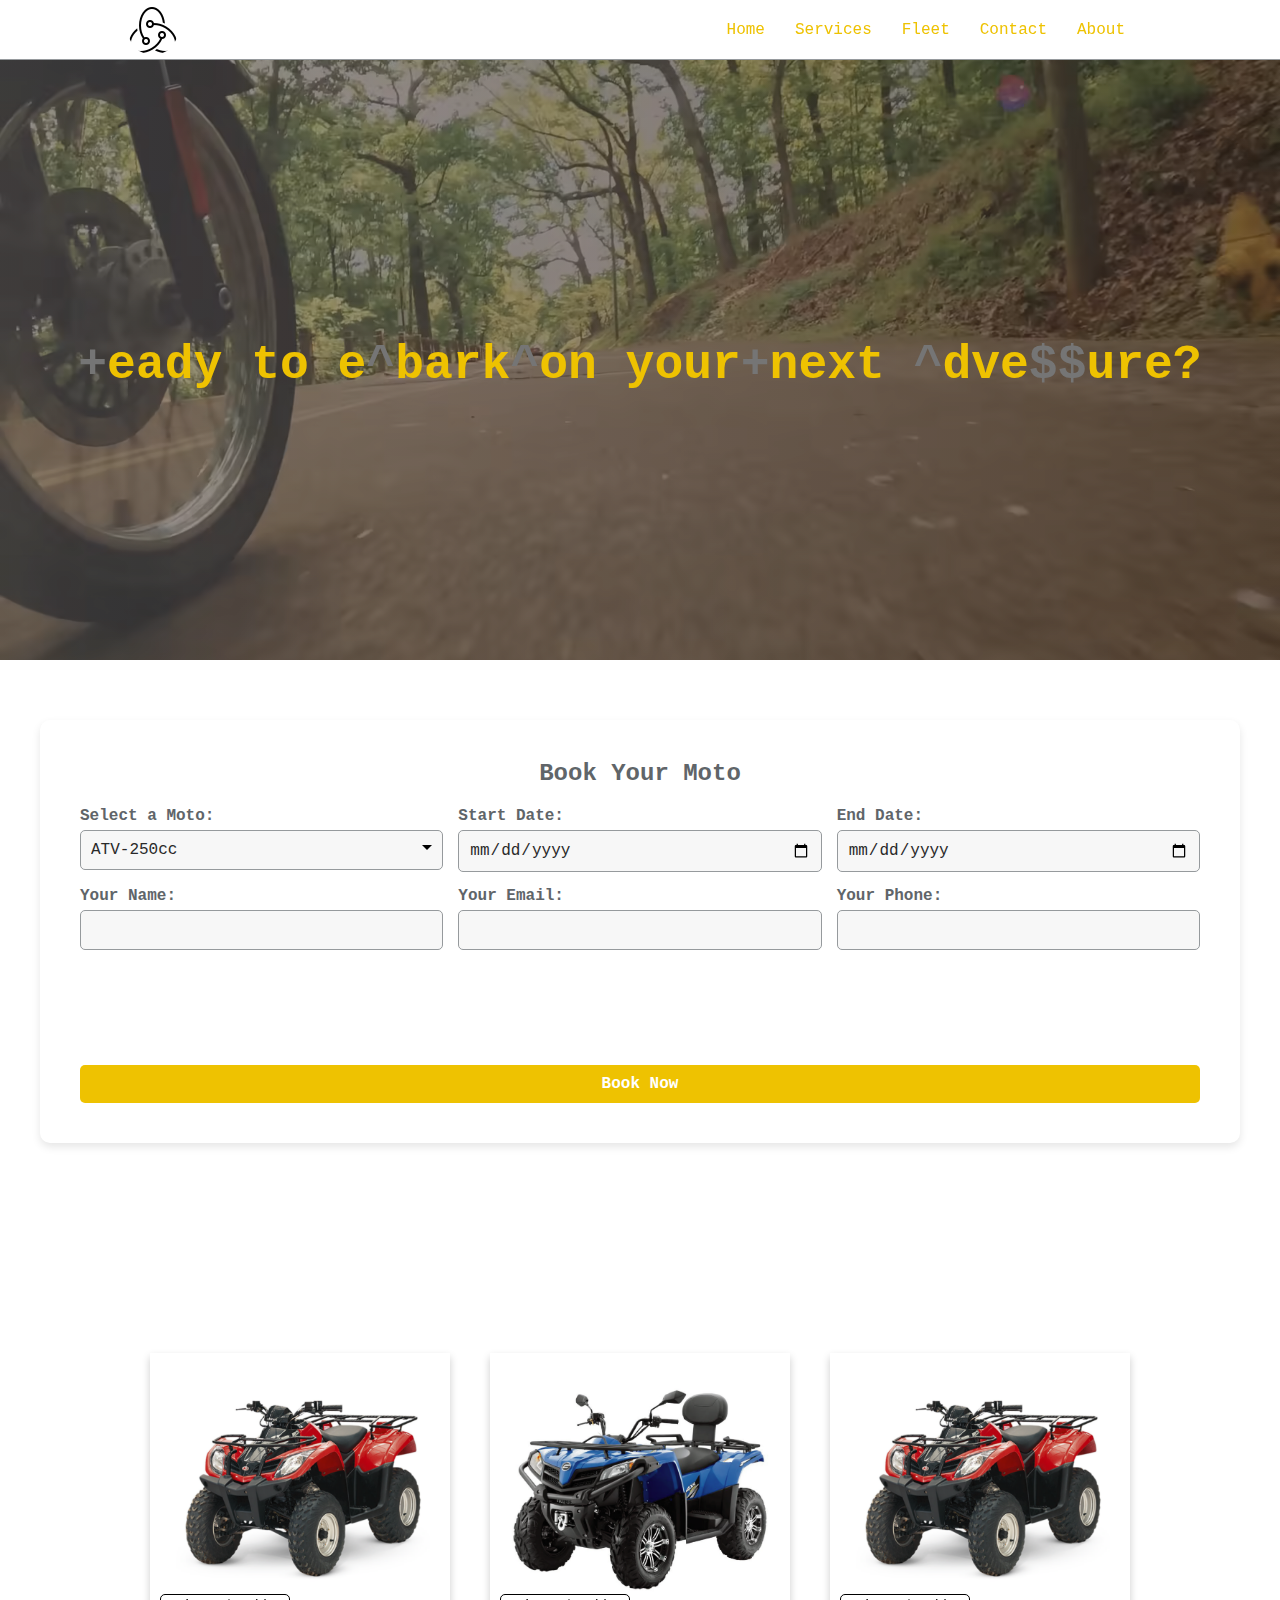
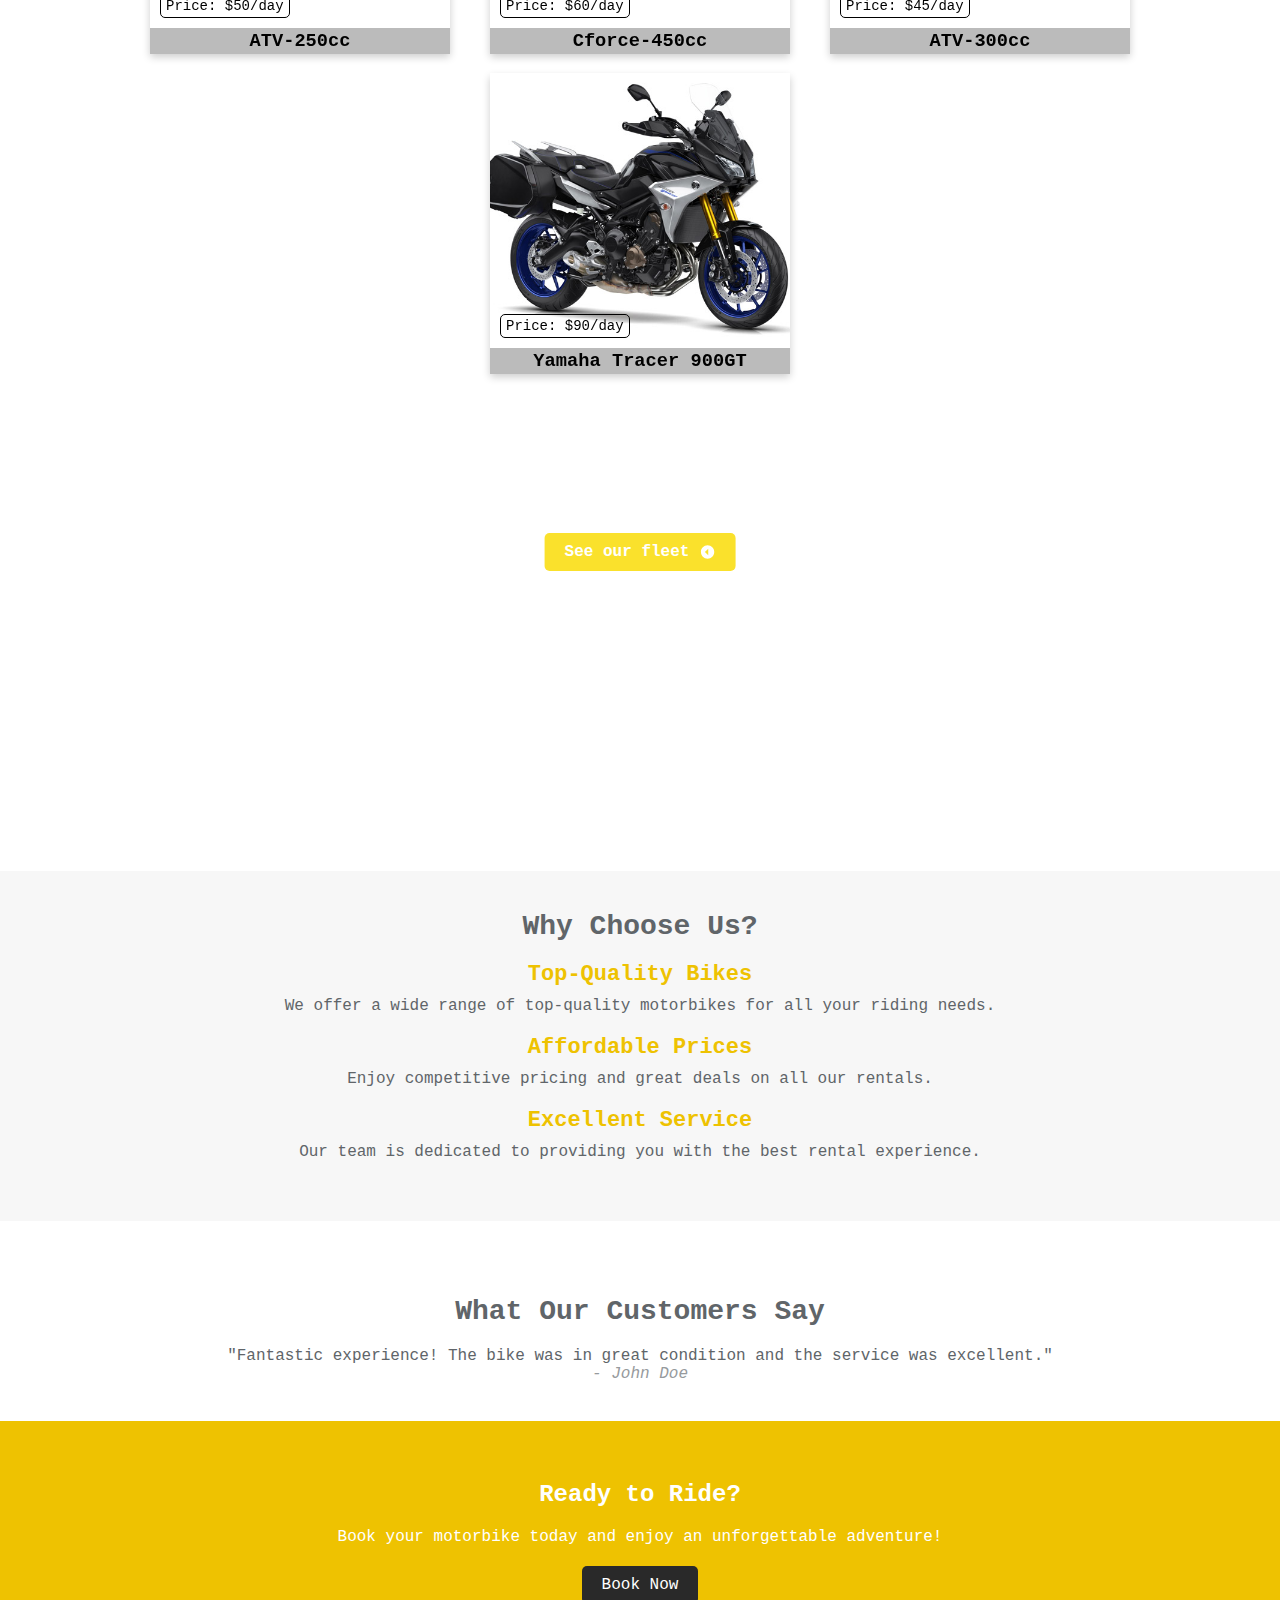
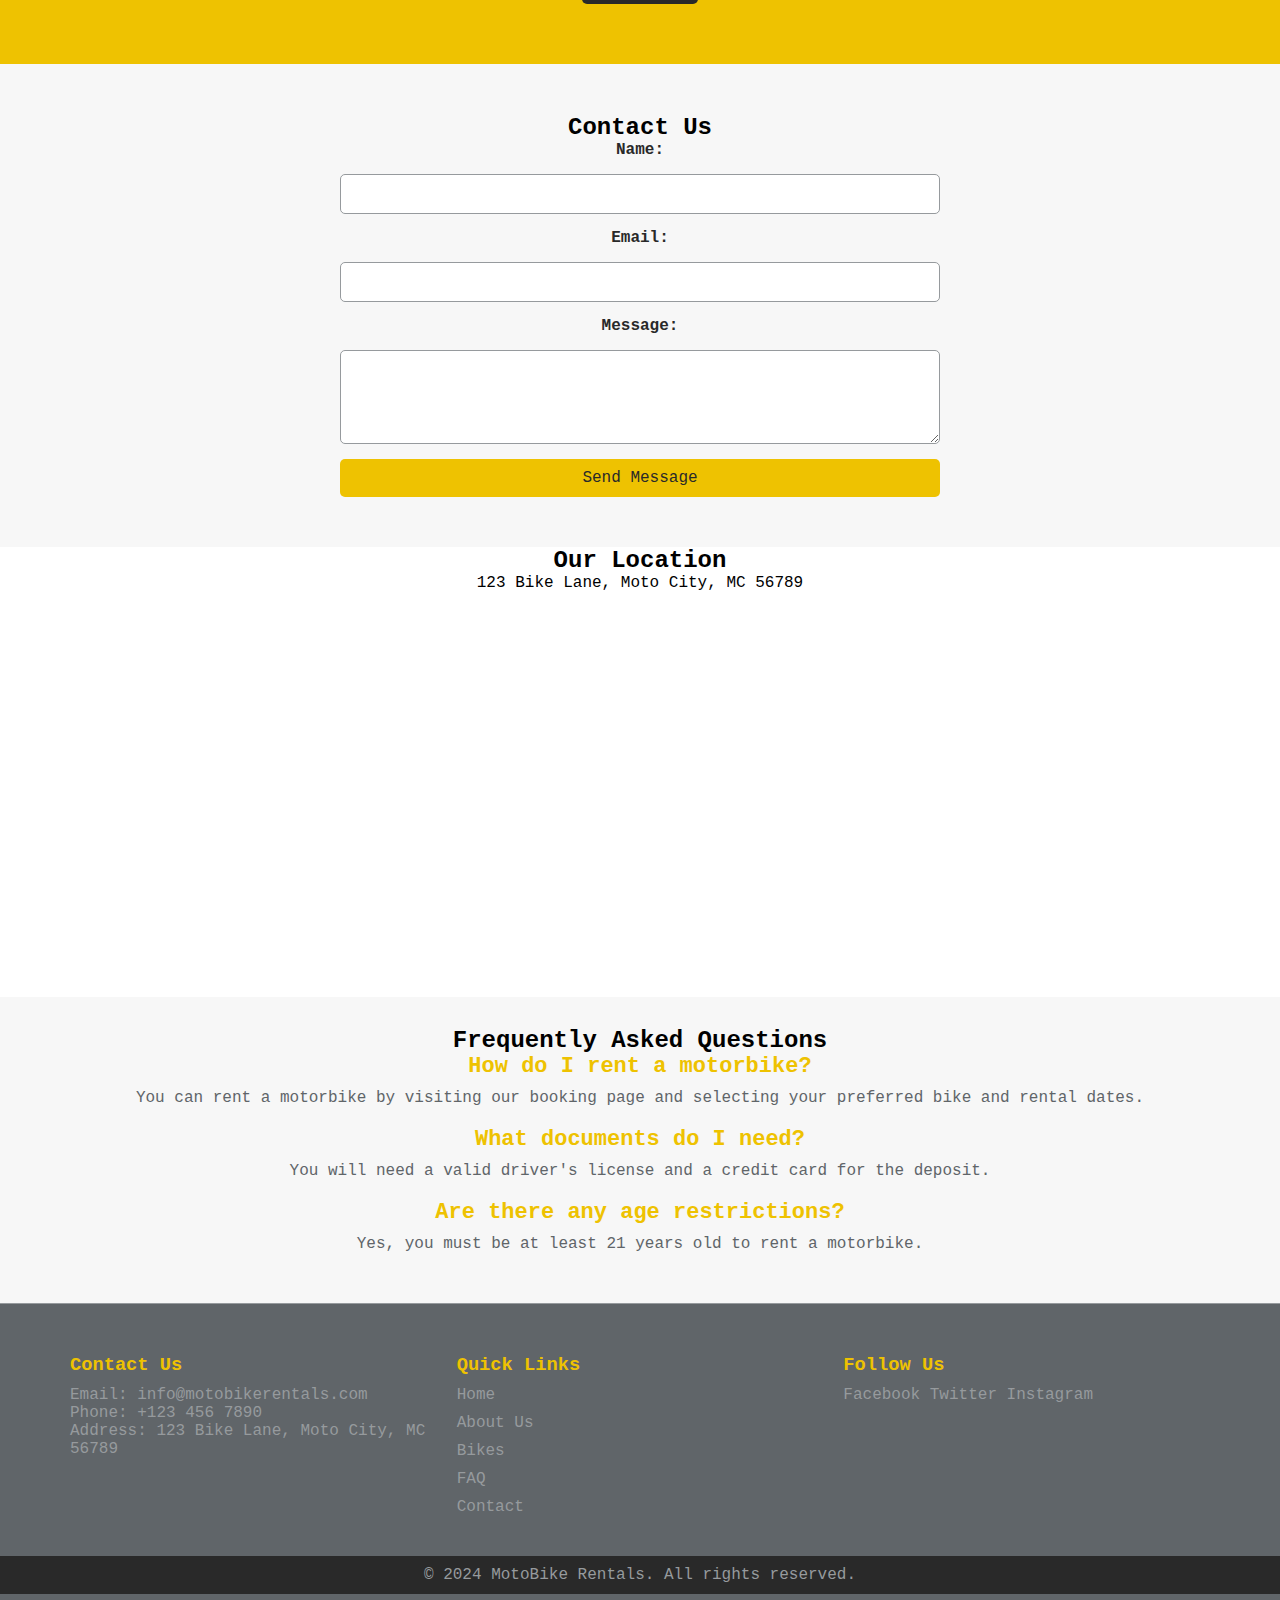
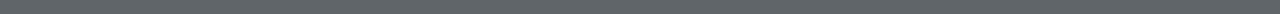
==== commit 4d644a71: "added filter on fleet page, funtionality is done" ====
--- a/index.html
+++ b/index.html
@@ -80,6 +80,7 @@
                 <div class="flip-card-front">
                     <img src="assets/ATV-250cc.avif" alt="ATV-250cc" style="width:100%;height:90%; object-fit: cover;">
                     <h3>ATV-250cc</h3>
+                    <label class="card-price">Price: $50/day</label>
                 </div>
                 <div class="flip-card-back">
                     <h3>ATV-250cc</h3>
@@ -103,6 +104,7 @@
               <div class="flip-card-front">
                   <img src="assets/Cforce-450cc.avif" alt="Cforce-450cc" style="width:100%;height:90%; object-fit: cover;">
                   <h3>Cforce-450cc</h3>
+                  <label class="card-price">Price: $60/day</label>
               </div>
               <div class="flip-card-back">
                   <h3>Cforce-450cc</h3>
@@ -124,6 +126,7 @@
               <div class="flip-card-front">
                   <img src="assets/ATV-300cc.avif" alt="ATV-300cc" style="width:100%;height:90%; object-fit: cover;">
                   <h3>ATV-300cc</h3>
+                  <label class="card-price">Price: $45/day</label>
                 </div>
               <div class="flip-card-back">
                   <h3>ATV-300cc</h3>
@@ -145,6 +148,7 @@
             <div class="flip-card-front">
                 <img src="assets/Yamaha_tracer_900GT-1-300x225.avif" alt="ATV-300cc" style="width:100%;height:90%; object-fit: cover;">
                 <h3>Yamaha Tracer 900GT</h3>
+                <label class="card-price">Price: $90/day</label>
               </div>
             <div class="flip-card-back">
                 <h3>ATV-300cc</h3>
--- a/css/cards.css
+++ b/css/cards.css
@@ -62,8 +62,17 @@
   }
   
   .flip-card-front {
-    background-color: #bbb;
     color: black;
+  }
+
+  .flip-card-inner .card-price{
+    position: absolute;
+    bottom: 35px;
+    left: 10px;
+    font-size: 14px;
+    padding: 3px 5px;
+    border: 1px solid black;
+    border-radius: 5px;
   }
   
   .flip-card-back {
@@ -106,9 +115,12 @@
     width: 100%;
     height: 100%;
     border: none;
-    object-fit: cover;
-}
-
+    object-fit: contain;
+}
+.flip-card-front h3{
+  padding: 2px 0;
+  background: #bbb;
+}
 
 .card-content{
 position: absolute;
--- a/css/booking.css
+++ b/css/booking.css
@@ -44,7 +44,7 @@
     grid-column: span 3;
 }
 
-.modal-book label {
+.booking-form label {
     margin-bottom: 5px;
     font-weight: bold;
     color: var(--dark-gray);
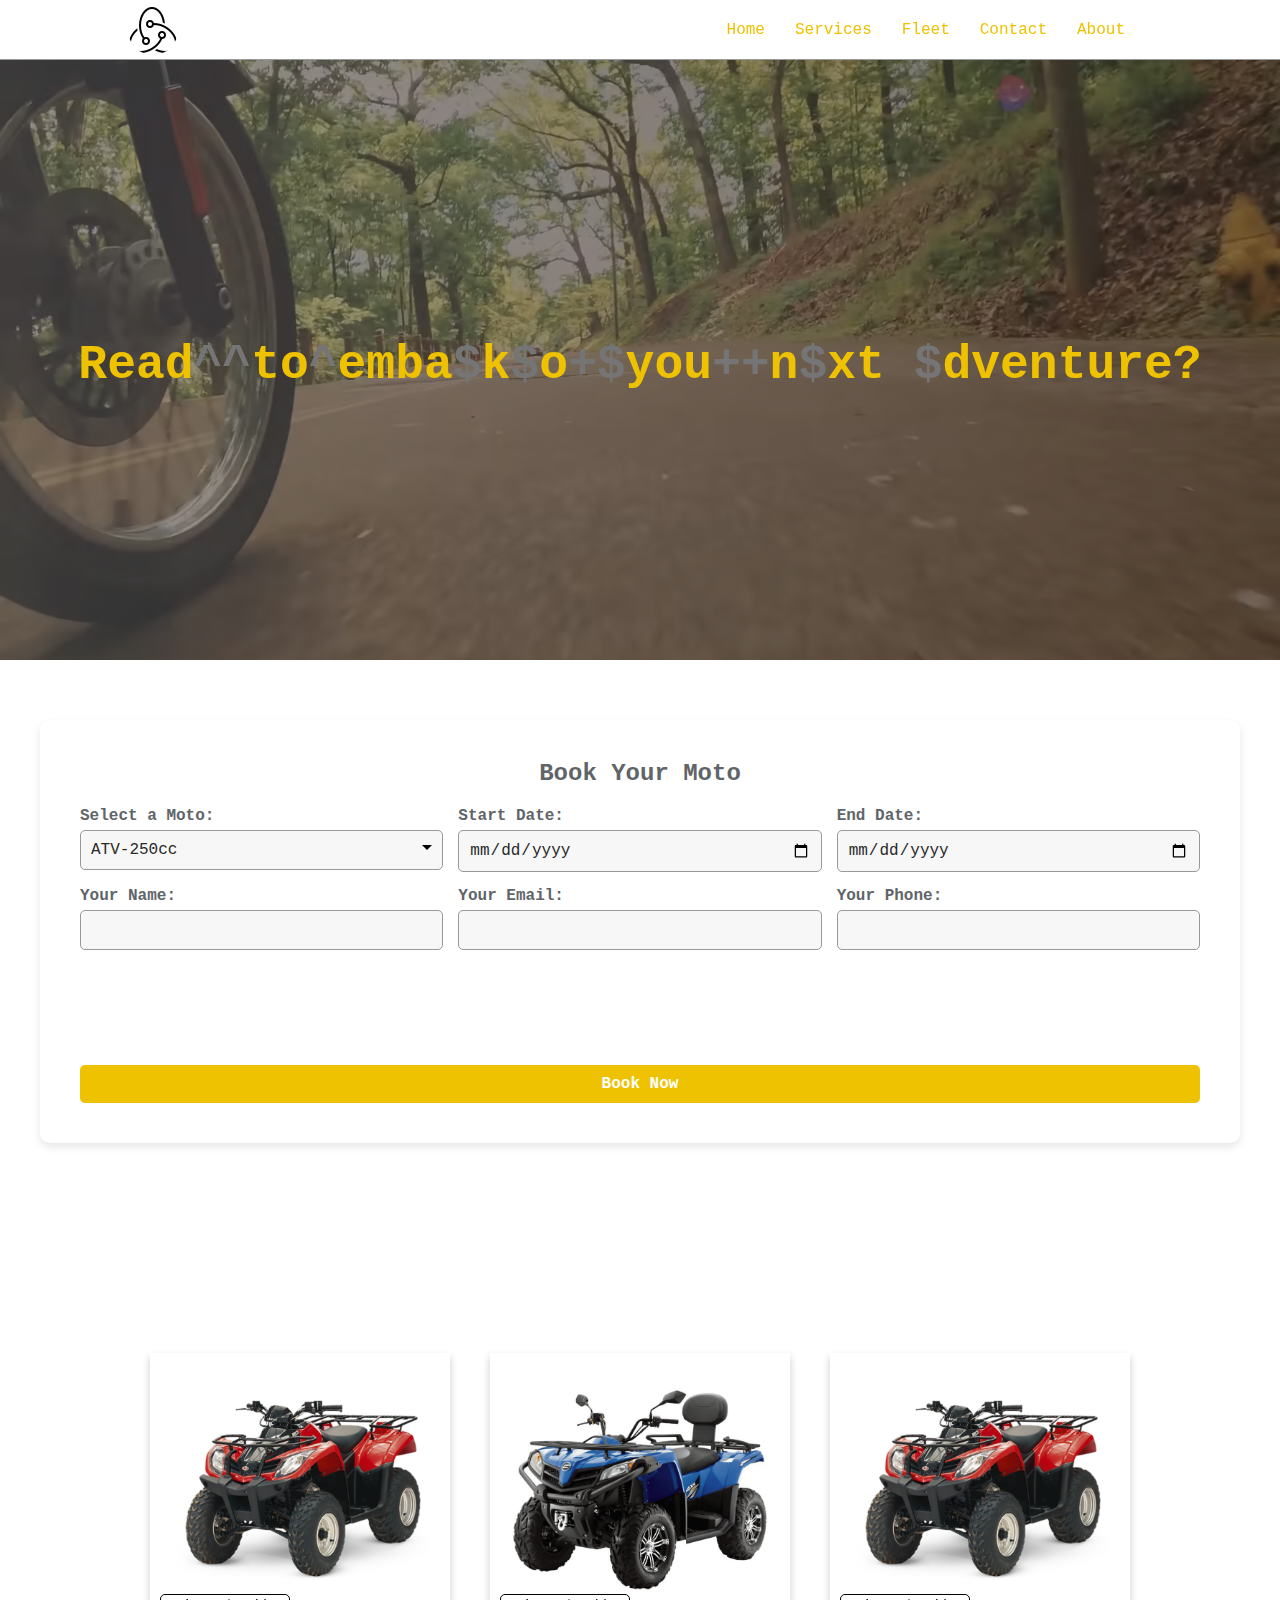
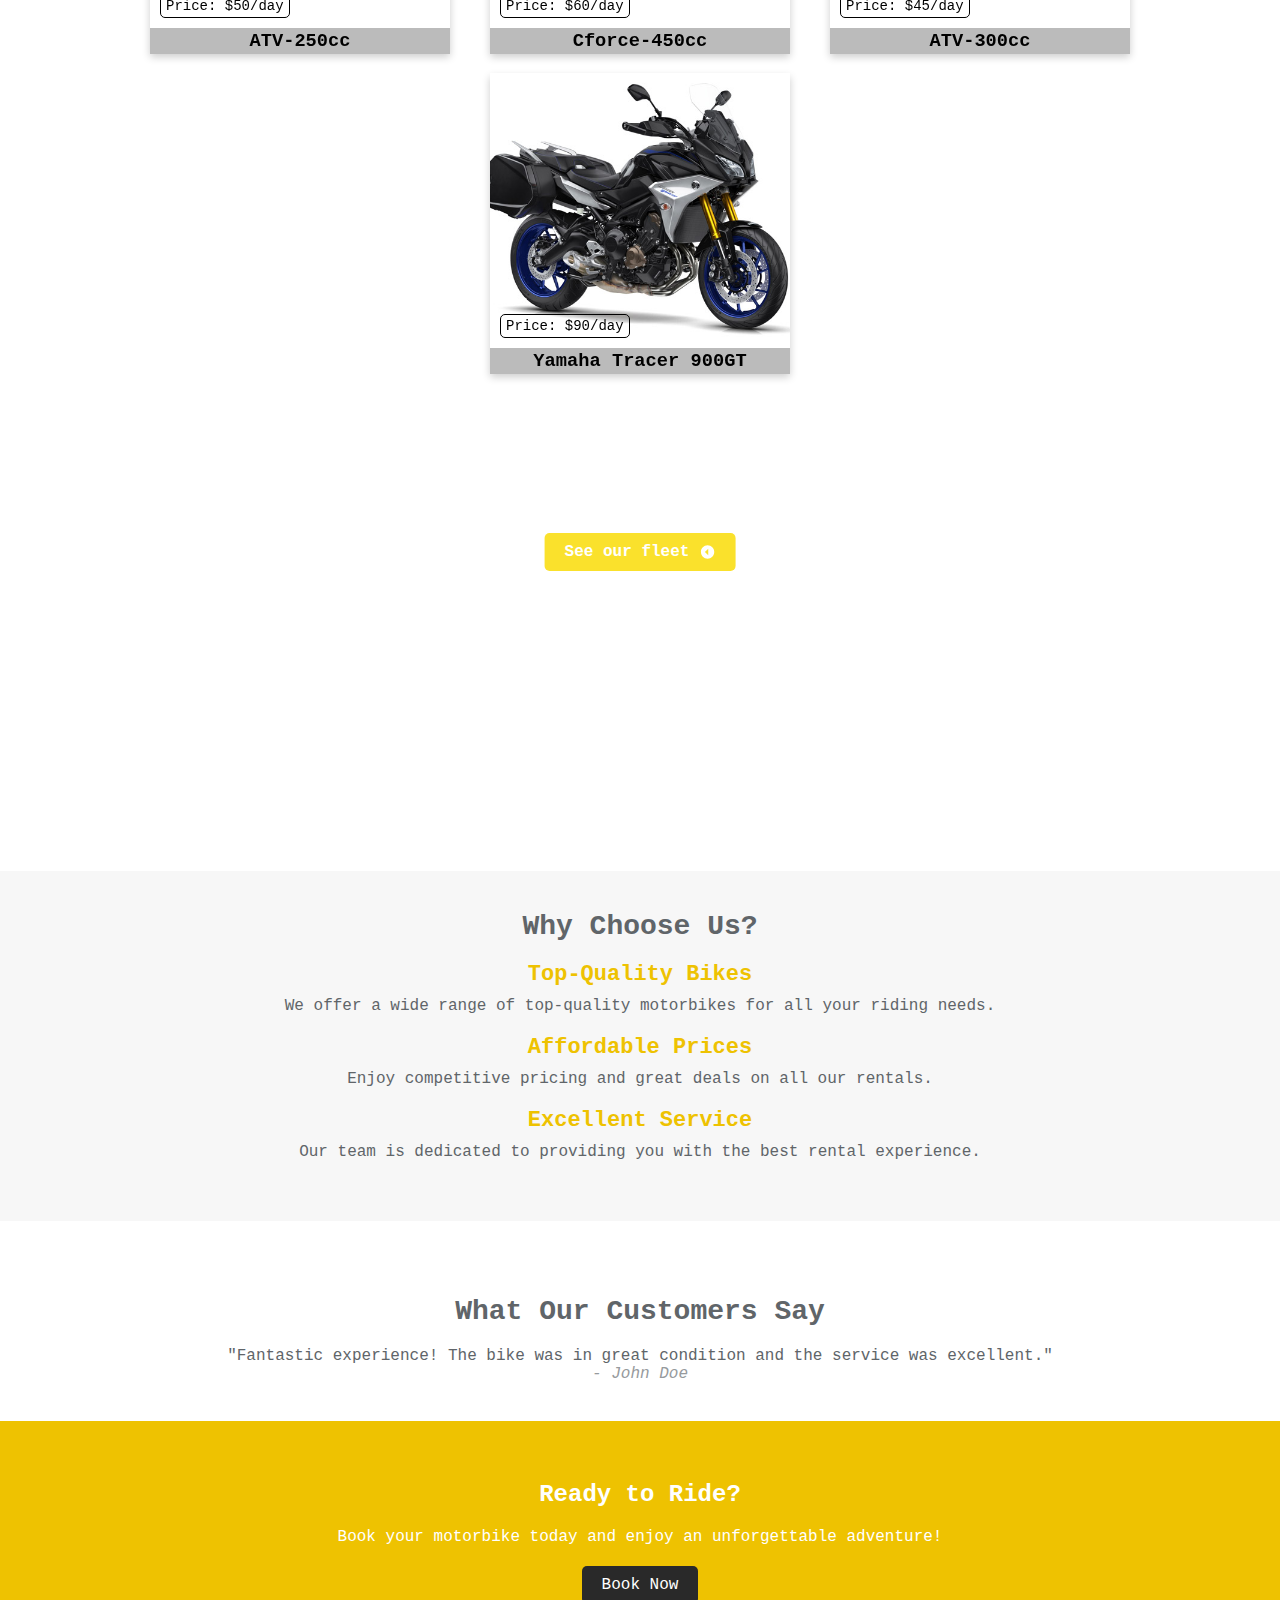
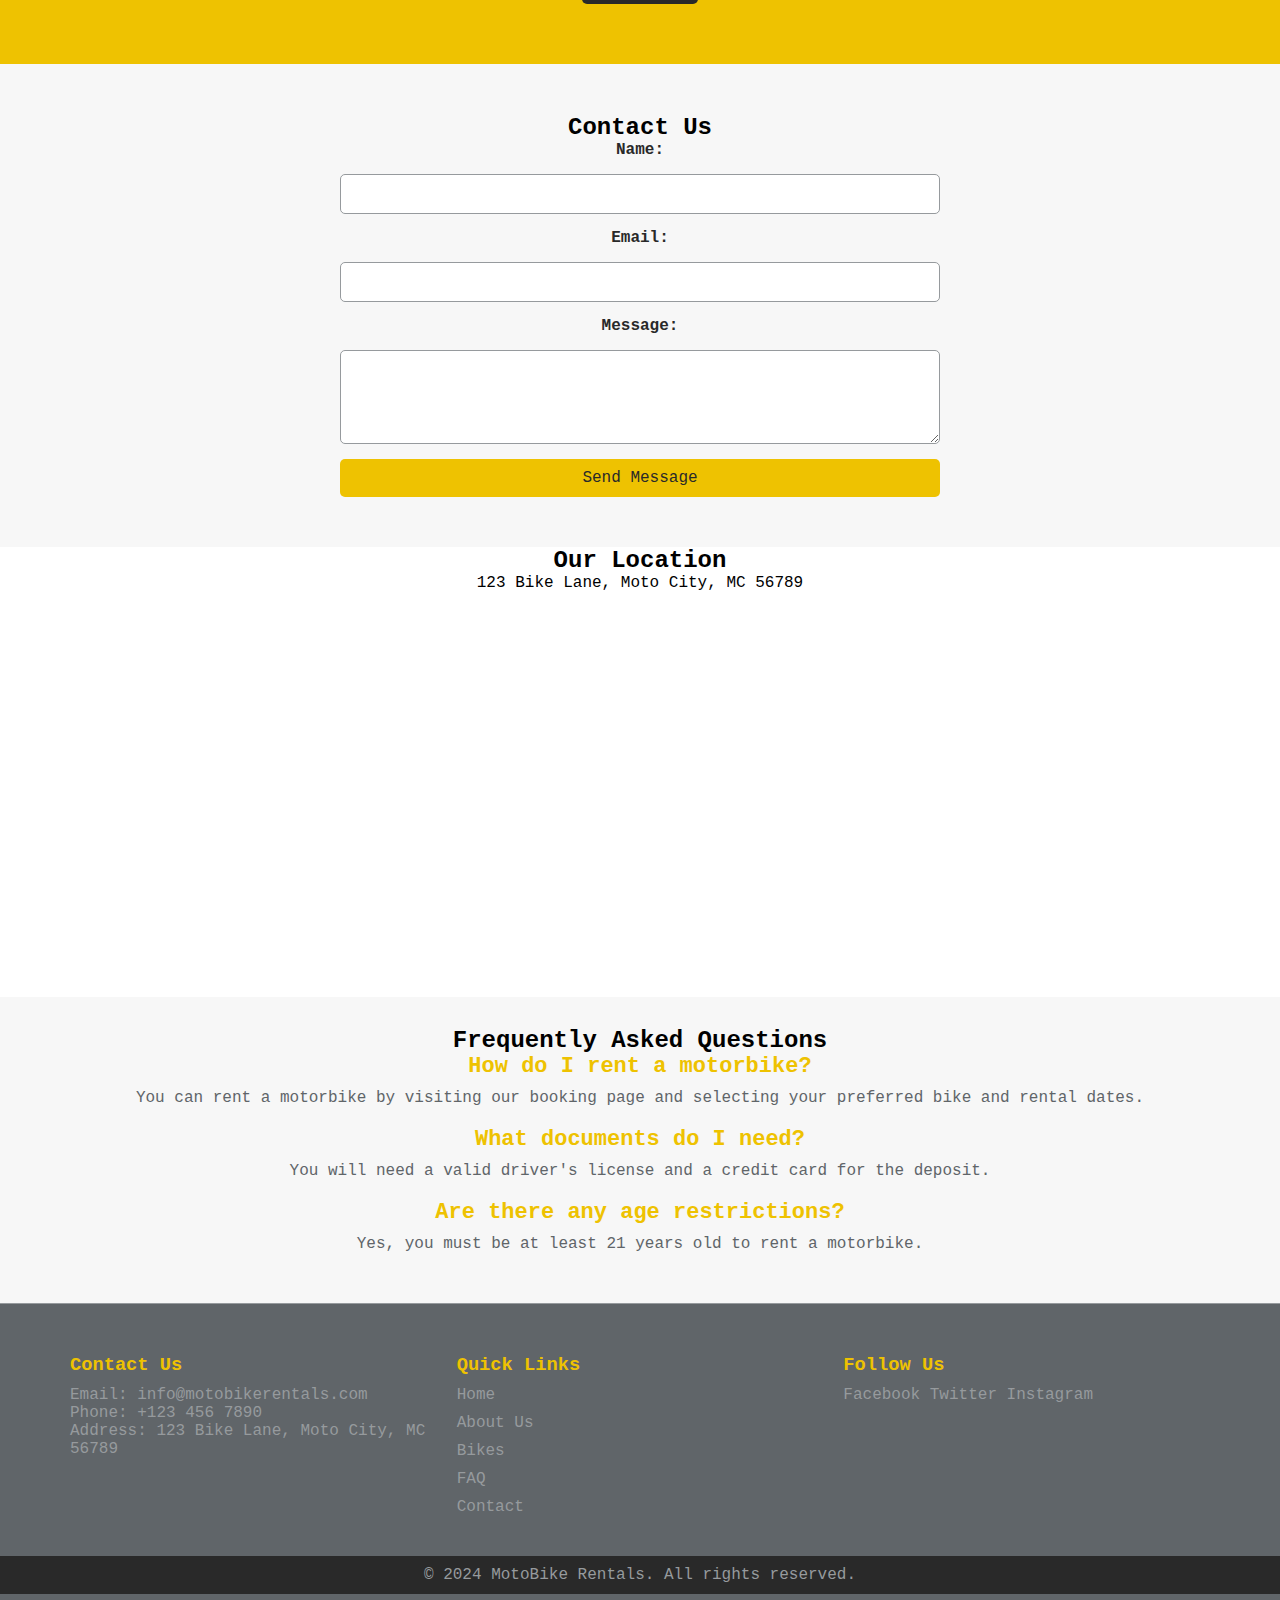
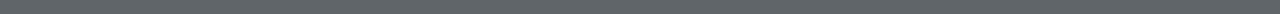
==== commit f3ce08e3: "added logo" ====
--- a/index.html
+++ b/index.html
@@ -225,7 +225,7 @@
 <section class="cta">
   <h2>Ready to Ride?</h2>
   <p>Book your motorbike today and enjoy an unforgettable adventure!</p>
-  <button onclick="window.location.href='booking.html'">Book Now</button>
+  <button onclick="window.location.href='Sercives.html'">Book Now</button>
 </section>
 
 <!-- Contact Form -->
